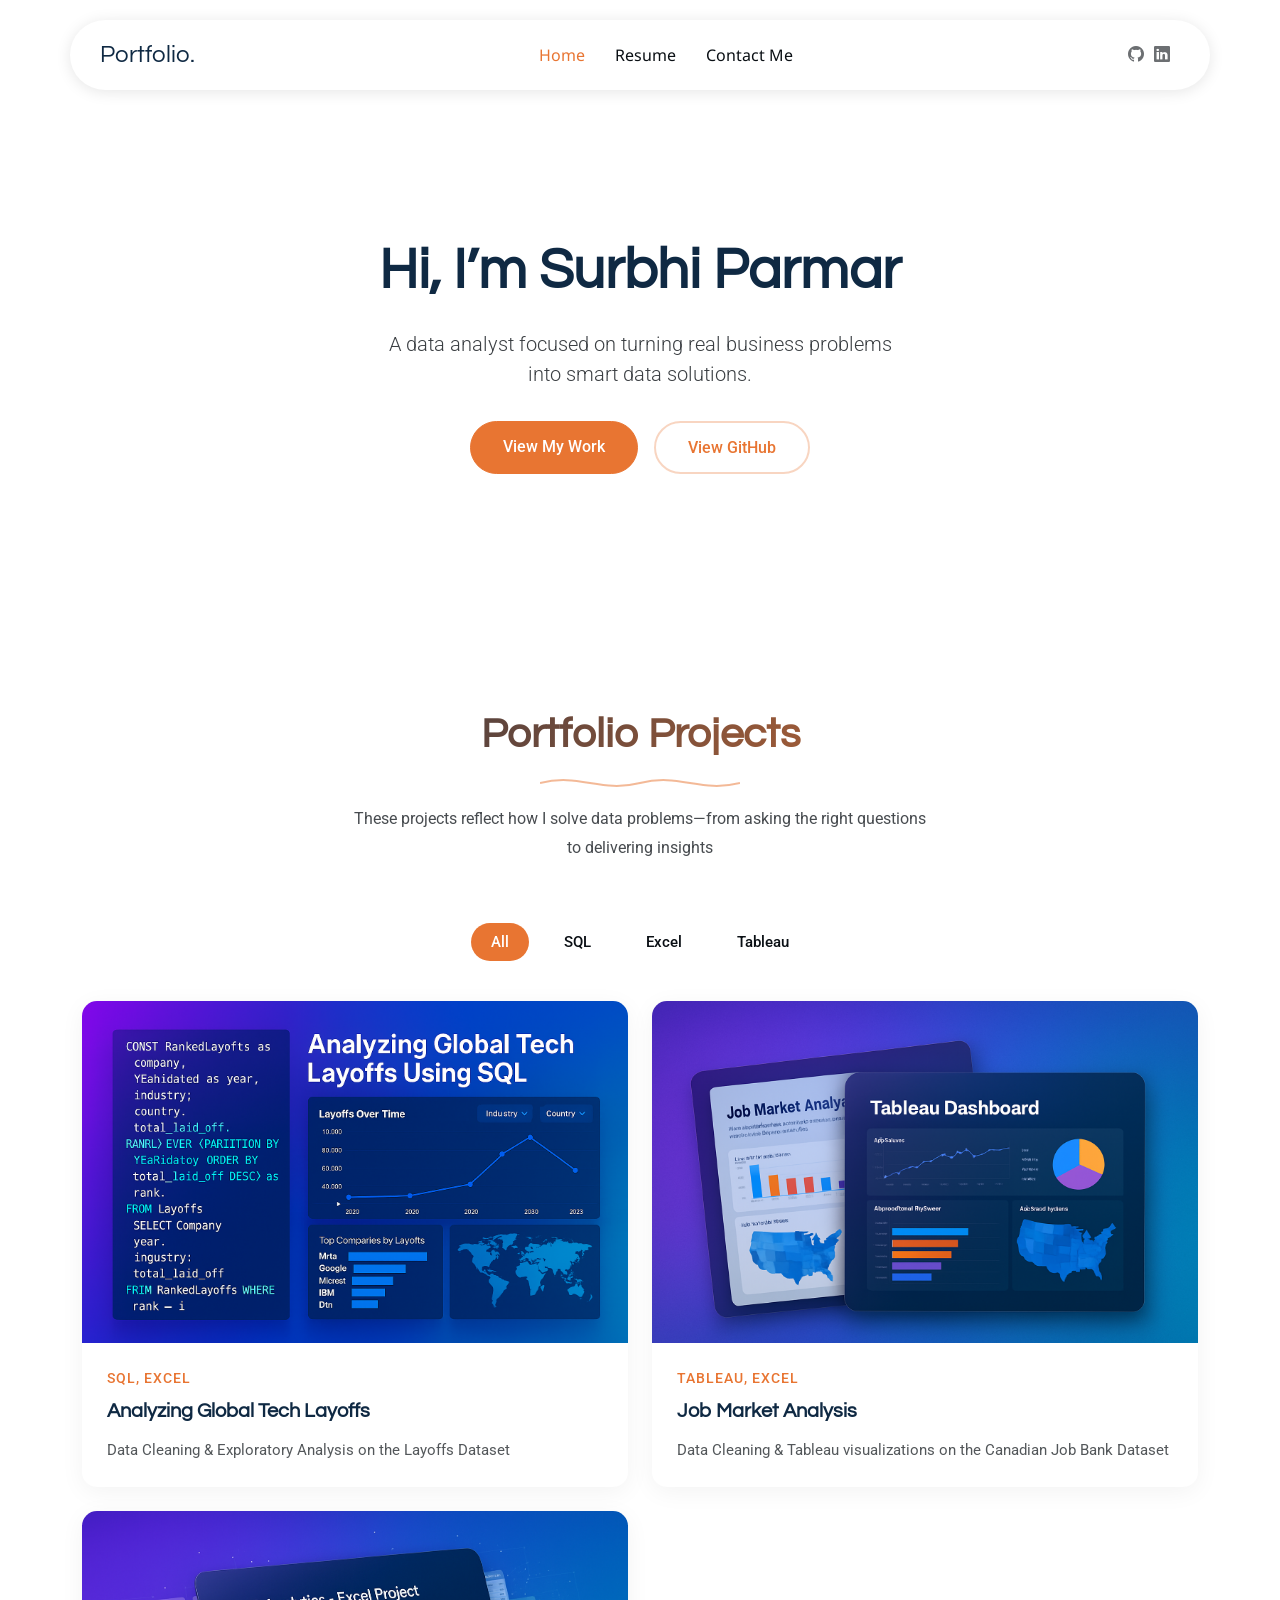
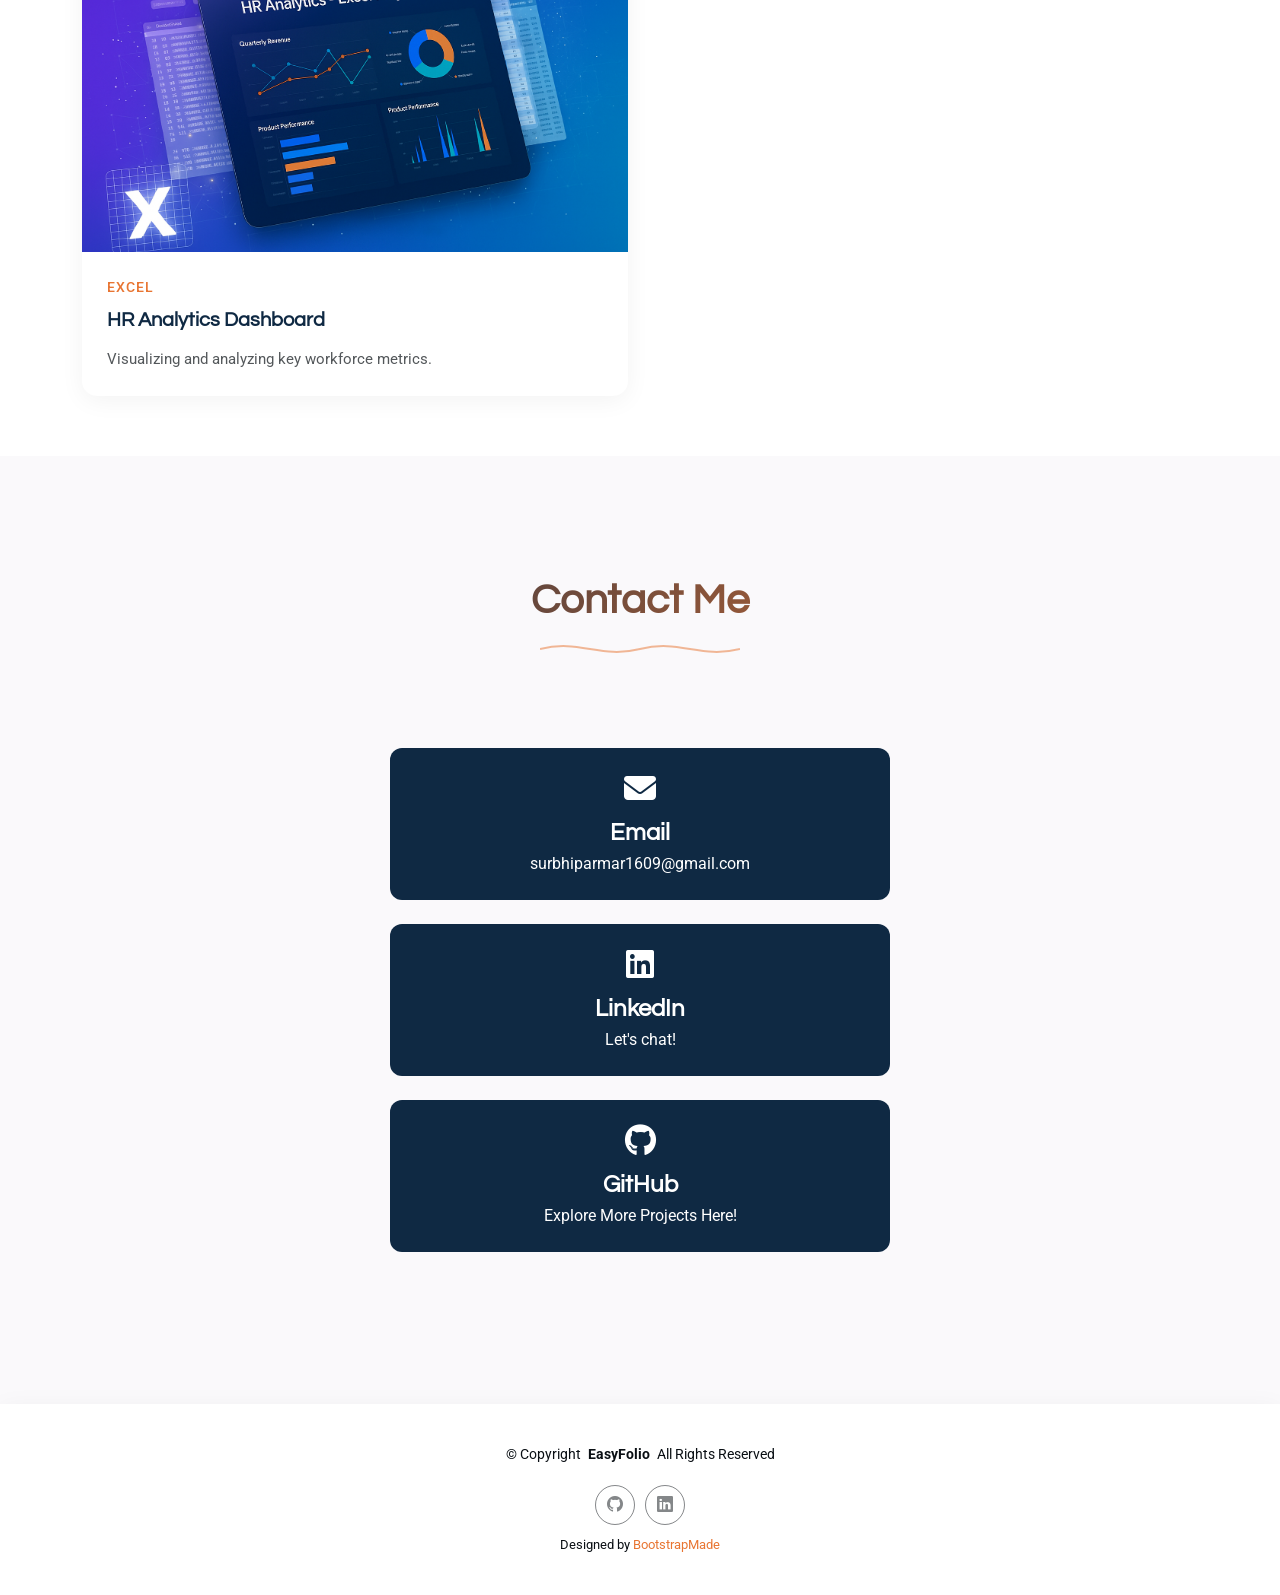
==== index.html @ 243e67f7 "Add files via upload" ====
<!DOCTYPE html>
<html lang="en">

<head>
  <meta charset="utf-8">
  <meta content="width=device-width, initial-scale=1.0" name="viewport">
  <title>Surbhi Parmar Portfolio</title>
  <meta name="description" content="">
  <meta name="keywords" content="">

  <!-- Favicons -->
  <link href="assets/img/favicon.png" rel="icon">
  <link href="assets/img/apple-touch-icon.png" rel="apple-touch-icon">

  <!-- Fonts -->
  <link href="https://fonts.googleapis.com" rel="preconnect">
  <link href="https://fonts.gstatic.com" rel="preconnect" crossorigin>
  <link href="https://fonts.googleapis.com/css2?family=Roboto:ital,wght@0,100;0,300;0,400;0,500;0,700;0,900;1,100;1,300;1,400;1,500;1,700;1,900&family=Noto+Sans:ital,wght@0,100;0,200;0,300;0,400;0,500;0,600;0,700;0,800;0,900;1,100;1,200;1,300;1,400;1,500;1,600;1,700;1,800;1,900&family=Questrial:wght@400&display=swap" rel="stylesheet">

  <!-- Vendor CSS Files -->
  <link href="assets/vendor/bootstrap/css/bootstrap.min.css" rel="stylesheet">
  <link href="assets/vendor/bootstrap-icons/bootstrap-icons.css" rel="stylesheet">
  <link href="assets/vendor/aos/aos.css" rel="stylesheet">
  <link href="assets/vendor/glightbox/css/glightbox.min.css" rel="stylesheet">
  <link href="assets/vendor/swiper/swiper-bundle.min.css" rel="stylesheet">

  <!-- Main CSS File -->
  <link href="assets/css/main.css" rel="stylesheet">


  <link rel="stylesheet" href="https://cdnjs.cloudflare.com/ajax/libs/font-awesome/6.5.0/css/all.min.css">


  <!-- =======================================================
  * Template Name: EasyFolio
  * Template URL: https://bootstrapmade.com/easyfolio-bootstrap-portfolio-template/
  * Updated: Feb 21 2025 with Bootstrap v5.3.3
  * Author: BootstrapMade.com
  * License: https://bootstrapmade.com/license/
  ======================================================== -->
</head>

<body class="index-page">

  <header id="header" class="header d-flex align-items-center sticky-top">
    <div class="header-container container-fluid container-xl position-relative d-flex align-items-center justify-content-between">

      <a href="index.html" class="logo d-flex align-items-center me-auto me-xl-0">
        <!-- Uncomment the line below if you also wish to use an image logo -->
        <!-- <img src="assets/img/logo.webp" alt=""> -->
        <h1 class="sitename">Portfolio.</h1>
      </a>

      <nav id="navmenu" class="navmenu">
        <ul>
          <li><a href="#hero" class="active">Home</a></li>
          
          <li><a href="#resume">Resume</a></li>
         <!-- <li><a href="#portfolio">Portfolio</a></li> -->
         <!-- <li><a href="#services">Blog</a></li> -->
          <!-- <li><a href="#about">About Me</a></li> -->
         <!-- <li class="dropdown"><a href="#"><span>Dropdown</span> <i class="bi bi-chevron-down toggle-dropdown"></i></a>
            <ul>
              <li><a href="#">Dropdown 1</a></li>
              <li class="dropdown"><a href="#"><span>Deep Dropdown</span> <i class="bi bi-chevron-down toggle-dropdown"></i></a>
                <ul>
                  <li><a href="#">Deep Dropdown 1</a></li>
                  <li><a href="#">Deep Dropdown 2</a></li>
                  <li><a href="#">Deep Dropdown 3</a></li>
                  <li><a href="#">Deep Dropdown 4</a></li>
                  <li><a href="#">Deep Dropdown 5</a></li>
                </ul>
              </li>
              <li><a href="#">Dropdown 2</a></li>
              <li><a href="#">Dropdown 3</a></li>
              <li><a href="#">Dropdown 4</a></li>
            </ul>
          </li> -->
          <li><a href="#contact">Contact Me</a></li>
        </ul>
        <i class="mobile-nav-toggle d-xl-none bi bi-list"></i>
      </nav>

      <div class="header-social-links">
       <!-- <a href="#" class="twitter"><i class="bi bi-twitter-x"></i></a>
        <a href="#" class="facebook"><i class="bi bi-facebook"></i></a>
        <a href="#" class="instagram"><i class="bi bi-instagram"></i></a> -->
        <a href="https://github.com/SurbhiParmar01" target = "_blank" class="github"><i class="bi bi-github"></i></a>
        <a href="https://www.linkedin.com/in/surbhiparmar/" target="_blank" class="linkedin"><i class="bi bi-linkedin"></i></a>
      </div>

    </div>
  </header>

  <main class="main">

    <!-- Hero Section 
      <section id="hero" class="hero section">

      <div class="container" data-aos="fade-up" data-aos-delay="100">

        <div class="row align-items-center content">
          <div class="col-lg-6" data-aos="fade-up" data-aos-delay="200">
            <h2>Crafting Digital Experiences with Passion</h2>
            <p class="lead">Transforming ideas into elegant solutions through creative design and innovative development</p>
            <div class="cta-buttons" data-aos="fade-up" data-aos-delay="300">
              <a href="#portfolio" class="btn btn-primary">View My Work</a>
              <a href="#contact" class="btn btn-outline">Let's Connect</a>
            </div>
            <div class="hero-stats" data-aos="fade-up" data-aos-delay="400">
              <div class="stat-item">
                <span class="stat-number">5+</span>
                <span class="stat-label">Years Experience</span>
              </div>
              <div class="stat-item">
                <span class="stat-number">100+</span>
                <span class="stat-label">Projects Completed</span>
              </div>
              <div class="stat-item">
                <span class="stat-number">50+</span>
                <span class="stat-label">Happy Clients</span>
              </div>
            </div>
          </div>
          <div class="col-lg-6">
           <div class="hero-image">
              <img src="assets/img/profile/profile-1.webp" alt="Portfolio Hero Image" class="img-fluid" data-aos="zoom-out" data-aos-delay="300">
              <div class="shape-1"></div>
              <div class="shape-2"></div>
            </div>
          </div>
        </div> 

      </div>

    </section><!-- /Hero Section -->

    <section id="hero" class="hero d-flex align-items-center justify-content-center text-center">
  <div class="container">
    <div class="content">
      <h2>Hi, I’m Surbhi Parmar</h2>
      <p class="lead">A data analyst focused on turning real business problems </br>into smart data solutions.</p>
      <div class="cta-buttons">
        <a href="#portfolio" class="btn btn-primary">View My Work</a>
        <a href="https://github.com/SurbhiParmar01" target = "_blank" class="btn btn-outline">View GitHub</a>
      </div>
    </div>
  </div>
</section>



    <!-- About Section 
    <section id="about" class="about section light-background">

       Section Title 
      <div class="container section-title" data-aos="fade-up">
        <h2>About</h2>
        <div class="title-shape">
          <svg viewBox="0 0 200 20" xmlns="http://www.w3.org/2000/svg">
            <path d="M 0,10 C 40,0 60,20 100,10 C 140,0 160,20 200,10" fill="none" stroke="currentColor" stroke-width="2"></path>
          </svg>
        </div>
        <p>Quis autem vel eum iure reprehenderit qui in ea voluptate velit esse quam nihil molestiae consequatur vel illum qui dolorem</p>
      </div> End Section Title 

      <div class="container" data-aos="fade-up" data-aos-delay="100">

        <div class="row align-items-center">
          <div class="col-lg-6 position-relative" data-aos="fade-right" data-aos-delay="200">
            <div class="about-image">
              <img src="assets/img/profile/profile-square-2.webp" alt="Profile Image" class="img-fluid rounded-4">
            </div>
          </div>

          <div class="col-lg-6" data-aos="fade-left" data-aos-delay="300">
            <div class="about-content">
              <span class="subtitle">About Me</span>

              <h2>UI/UX Designer &amp; Web Developer</h2>

              <p class="lead mb-4">Nemo enim ipsam voluptatem quia voluptas sit aspernatur aut odit aut fugit, sed quia consequuntur magni dolores eos qui ratione voluptatem sequi nesciunt.</p>

              <p class="mb-4">Neque porro quisquam est, qui dolorem ipsum quia dolor sit amet</p>

              <div class="personal-info">
                <div class="row g-4">
                  <div class="col-6">
                    <div class="info-item">
                      <span class="label">Name</span>
                      <span class="value">Eliot Johnson</span>
                    </div>
                  </div>

                  <div class="col-6">
                    <div class="info-item">
                      <span class="label">Phone</span>
                      <span class="value">+123 456 7890</span>
                    </div>
                  </div>

                  <div class="col-6">
                    <div class="info-item">
                      <span class="label">Age</span>
                      <span class="value">26 Years</span>
                    </div>
                  </div>

                  <div class="col-6">
                    <div class="info-item">
                      <span class="label">Email</span>
                      <span class="value">email@example.com</span>
                    </div>
                  </div>

                  <div class="col-6">
                    <div class="info-item">
                      <span class="label">Occupation</span>
                      <span class="value">Lorem Engineer</span>
                    </div>
                  </div>

                  <div class="col-6">
                    <div class="info-item">
                      <span class="label">Nationality</span>
                      <span class="value">Ipsum</span>
                    </div>
                  </div>
                </div>
              </div>

              <div class="signature mt-4">
                <div class="signature-image">
                  <img src="assets/img/misc/signature-1.webp" alt="" class="img-fluid">
                </div>
                <div class="signature-info">
                  <h4>Eliot Johnson</h4>
                  <p>Adipiscing Elit, Lorem Ipsum</p>
                </div>
              </div>
            </div>
          </div>
        </div>

      </div>

    </section> /About Section --> 

    <!-- Skills Section -->
   <!-- <section id="skills" class="skills section">

      <div class="container" data-aos="fade-up" data-aos-delay="100">

        <div class="row g-4 skills-animation">

          <div class="col-md-6 col-lg-3" data-aos="fade-up" data-aos-delay="100">
            <div class="skill-box">
              <h3>HTML</h3>
              <p>Sed ut perspiciatis unde omnis iste natus error sit voluptatem.</p>
              <span class="text-end d-block">90%</span>
              <div class="progress">
                <div class="progress-bar" role="progressbar" aria-valuenow="90" aria-valuemin="0" aria-valuemax="100"></div>
              </div>
            </div>
          </div>

          <div class="col-md-6 col-lg-3" data-aos="fade-up" data-aos-delay="200">
            <div class="skill-box">
              <h3>CSS</h3>
              <p>Nemo enim ipsam voluptatem quia voluptas sit aspernatur.</p>
              <span class="text-end d-block">90%</span>
              <div class="progress">
                <div class="progress-bar" role="progressbar" aria-valuenow="95" aria-valuemin="0" aria-valuemax="100"></div>
              </div>
            </div>
          </div>

          <div class="col-md-6 col-lg-3" data-aos="fade-up" data-aos-delay="300">
            <div class="skill-box">
              <h3>JavaScript</h3>
              <p>Neque porro quisquam est qui dolorem ipsum quia dolor.</p>
              <span class="text-end d-block">80%</span>
              <div class="progress">
                <div class="progress-bar" role="progressbar" aria-valuenow="80" aria-valuemin="0" aria-valuemax="100"></div>
              </div>
            </div>
          </div>

          <div class="col-md-6 col-lg-3" data-aos="fade-up" data-aos-delay="400">
            <div class="skill-box">
              <h3>Photoshop</h3>
              <p>Quis autem vel eum iure reprehenderit qui in ea voluptate.</p>
              <span class="text-end d-block">55%</span>
              <div class="progress">
                <div class="progress-bar" role="progressbar" aria-valuenow="55" aria-valuemin="0" aria-valuemax="100">
                </div>
              </div>
            </div>
          </div>

        </div>

      </div>

    </section> /Skills Section -->

    <!-- Resume Section -->
    <!-- <section id="resume" class="resume section">

       Section Title 
      <div class="container section-title" data-aos="fade-up">
        <h2>Resume</h2>
        <div class="title-shape">
          <svg viewBox="0 0 200 20" xmlns="http://www.w3.org/2000/svg">
            <path d="M 0,10 C 40,0 60,20 100,10 C 140,0 160,20 200,10" fill="none" stroke="currentColor" stroke-width="2"></path>
          </svg>
        </div>
        <p>Quis autem vel eum iure reprehenderit qui in ea voluptate velit esse quam nihil molestiae consequatur vel illum qui dolorem</p>
      </div><!-- End Section Title 

      <div class="container" data-aos="fade-up" data-aos-delay="100">

        <div class="row">
          <div class="col-12">
            <div class="resume-wrapper">
              <div class="resume-block" data-aos="fade-up">
                <h2>Work Experience</h2>
                <p class="lead">Maecenas tempus tellus eget condimentum rhoncus sem quam semper libero sit amet adipiscing sem neque sed ipsum.</p>

                <div class="timeline">
                  <div class="timeline-item" data-aos="fade-up" data-aos-delay="200">
                    <div class="timeline-left">
                      <h4 class="company">Etiam Industries</h4>
                      <span class="period">Jun, 2023 - Current</span>
                    </div>
                    <div class="timeline-dot"></div>
                    <div class="timeline-right">
                      <h3 class="position">Project Lead</h3>
                      <p class="description">Quia nobis sequi est occaecati aut. Repudiandae et iusto quae reiciendis et quis Eius vel ratione eius unde vitae rerum voluptates asperiores voluptatem Earum molestiae consequatur neque etlon sader mart dila</p>
                    </div>
                  </div>

                  <div class="timeline-item" data-aos="fade-up" data-aos-delay="300">
                    <div class="timeline-left">
                      <h4 class="company">Nullam Corp</h4>
                      <span class="period">2019 - 2023</span>
                    </div>
                    <div class="timeline-dot"></div>
                    <div class="timeline-right">
                      <h3 class="position">Senior graphic design specialist</h3>
                      <p class="description">
                        Curabitur ullamcorper ultricies nisi nam eget dui etiam rhoncus maecenas tempus.
                      </p>
                      <ul>
                        <li>Lead in the design, development, and implementation of the graphic, layout, and production communication materials</li>
                        <li>Delegate tasks to the 7 members of the design team and provide counsel on all aspects of the project. </li>
                        <li>Supervise the assessment of all graphic materials in order to ensure quality and accuracy of the design</li>
                        <li>Oversee the efficient use of production project budgets ranging from $2,000 - $25,000</li>
                      </ul>
                      <p></p>
                    </div>
                  </div>

                  <div class="timeline-item" data-aos="fade-up" data-aos-delay="400">
                    <div class="timeline-left">
                      <h4 class="company">Stepping Stone Ltd.</h4>
                      <span class="period">2015-2019</span>
                    </div>
                    <div class="timeline-dot"></div>
                    <div class="timeline-right">
                      <h3 class="position">Graphic design specialist</h3>
                      <p class="description">Curabitur ullamcorper ultricies nisi nam eget dui etiam rhoncus maecenas tempus.</p>
                    </div>
                  </div>
                </div>
              </div>

              <div class="resume-block" data-aos="fade-up" data-aos-delay="100">
                <h2>My Education</h2>
                <p class="lead">Maecenas tempus tellus eget condimentum rhoncus sem quam semper libero sit amet adipiscing.</p>

                <div class="timeline">
                  <div class="timeline-item" data-aos="fade-up" data-aos-delay="200">
                    <div class="timeline-left">
                      <h4 class="company">Vestibulum University</h4>
                      <span class="period">2017-2019</span>
                    </div>
                    <div class="timeline-dot"></div>
                    <div class="timeline-right">
                      <h3 class="position">Diploma in Consequat</h3>
                      <p class="description">Curabitur ullamcorper ultricies nisi nam eget dui etiam rhoncus maecenas tempus.</p>
                    </div>
                  </div>

                  <div class="timeline-item" data-aos="fade-up" data-aos-delay="300">
                    <div class="timeline-left">
                      <h4 class="company">Nullam Corp</h4>
                      <span class="period">2019 - 2023</span>
                    </div>
                    <div class="timeline-dot"></div>
                    <div class="timeline-right">
                      <h3 class="position">Master of Fine Arts &amp; Graphic Design</h3>
                      <p class="description">Curabitur ullamcorper ultricies nisi nam eget dui etiam rhoncus maecenas tempus.</p>
                    </div>
                  </div>

                  <div class="timeline-item" data-aos="fade-up" data-aos-delay="400">
                    <div class="timeline-left">
                      <h4 class="company">Vestibulum University</h4>
                      <span class="period">2015-2019</span>
                    </div>
                    <div class="timeline-dot"></div>
                    <div class="timeline-right">
                      <h3 class="position">Bachelor of Fine Arts &amp; Graphic Design</h3>
                      <p class="description">Curabitur ullamcorper ultricies nisi nam eget dui etiam rhoncus maecenas tempus.</p>
                    </div>
                  </div>
                </div>
              </div>
            </div>
          </div>
        </div>

      </div>

    </section> /Resume Section -->

    <!-- Portfolio Section -->
    <section id="portfolio" class="portfolio section">

      <!-- Section Title -->
      <div class="container section-title" data-aos="fade-up">
        <h2>Portfolio Projects</h2>
        <div class="title-shape">
          <svg viewBox="0 0 200 20" xmlns="http://www.w3.org/2000/svg">
            <path d="M 0,10 C 40,0 60,20 100,10 C 140,0 160,20 200,10" fill="none" stroke="currentColor" stroke-width="2"></path>
          </svg>
        </div>
        <p>These projects reflect how I solve data problems—from asking the right questions </br> to delivering insights</p>
      </div><!-- End Section Title -->

      <div class="container" data-aos="fade-up" data-aos-delay="100">

        <div class="isotope-layout" data-default-filter="*" data-layout="masonry" data-sort="original-order">

          <div class="portfolio-filters-container" data-aos="fade-up" data-aos-delay="200">
            <ul class="portfolio-filters isotope-filters">
              <li data-filter="*" class="filter-active">All</li>
              <li data-filter=".filter-web">SQL</li>
              <li data-filter=".filter-graphics">Excel</li>
              <li data-filter=".filter-motion">Tableau</li>
             <!-- <li data-filter=".filter-brand">Python</li> -->
            </ul>
          </div>

          <div class="row g-4 isotope-container" data-aos="fade-up" data-aos-delay="300">

            <div class="col-lg-6 col-md-6 portfolio-item isotope-item filter-web filter-graphics">
              <div class="portfolio-card">
                <div class="portfolio-image">
                  <img src="assets/img/SQL_Image.png" class="img-fluid" alt="" loading="lazy">
                  
                  <div class="portfolio-overlay">
                    <div class="portfolio-actions">
                      
                      <a href="portfolio-details.html" class="details-link"><i class="bi bi-arrow-right"></i></a>
                    </div>
                  </div>
                </div>
                <div class="portfolio-content">
                  <span class="category">SQL, Excel</span>
                  <h3>Analyzing Global Tech Layoffs</h3>
                  <p>Data Cleaning & Exploratory Analysis on the Layoffs Dataset</p>
                </div>
              </div>
            </div><!-- End Portfolio Item -->




            <div class="col-lg-6 col-md-6 portfolio-item isotope-item filter-motion filter-graphics">
              <div class="portfolio-card">
                <div class="portfolio-image">
                  <img src="assets/img/Tableau/Tableau_Image.png" class="img-fluid" alt="" loading="lazy">
                  
                  <div class="portfolio-overlay">
                    <div class="portfolio-actions">
                      
                      <a href="portfolio-details2.html" class="details-link"><i class="bi bi-arrow-right"></i></a>
                    </div>
                  </div>
                </div>
                <div class="portfolio-content">
                  <span class="category">Tableau, Excel</span>
                  <h3>Job Market Analysis</h3>
                  <p>Data Cleaning & Tableau visualizations on the Canadian Job Bank Dataset</p>
                </div>
              </div>
            </div><!-- End Portfolio Item -->

           <div class="col-lg-6 col-md-6 portfolio-item isotope-item filter-graphics">
              <div class="portfolio-card">
                <div class="portfolio-image">
                  <img src="assets/img/Excel/Excel_Image.png" class="img-fluid" alt="" loading="lazy">
                  <div class="portfolio-overlay">
                    <div class="portfolio-actions">
                     
                      <a href="portfolio-details3.html" class="details-link"><i class="bi bi-arrow-right"></i></a>
                    </div>
                  </div>
                </div>
                <div class="portfolio-content">
                  <span class="category">Excel</span>
                  <h3>HR Analytics Dashboard</h3>
                  <p>Visualizing and analyzing key workforce metrics.</p>
                </div>
              </div>
            </div><!-- End Portfolio Item 

            <div class="col-lg-6 col-md-6 portfolio-item isotope-item filter-motion">
              <div class="portfolio-card">
                <div class="portfolio-image">
                  <img src="assets/img/portfolio/portfolio-7.webp" class="img-fluid" alt="" loading="lazy">
                  <div class="portfolio-overlay">
                    <div class="portfolio-actions">
                      <a href="assets/img/portfolio/portfolio-7.webp" class="glightbox preview-link" data-gallery="portfolio-gallery-motion"><i class="bi bi-eye"></i></a>
                      <a href="portfolio-details.html" class="details-link"><i class="bi bi-arrow-right"></i></a>
                    </div>
                  </div>
                </div>
                <div class="portfolio-content">
                  <span class="category">Motion</span>
                  <h3>Product Animation Reel</h3>
                  <p>Donec ullamcorper nulla non metus auctor fringilla dapibus.</p>
                </div>
              </div>
            </div><!-- End Portfolio Item 

            <div class="col-lg-6 col-md-6 portfolio-item isotope-item filter-brand">
              <div class="portfolio-card">
                <div class="portfolio-image">
                  <img src="assets/img/portfolio/portfolio-4.webp" class="img-fluid" alt="" loading="lazy">
                  <div class="portfolio-overlay">
                    <div class="portfolio-actions">
                      <a href="assets/img/portfolio/portfolio-4.webp" class="glightbox preview-link" data-gallery="portfolio-gallery-brand"><i class="bi bi-eye"></i></a>
                      <a href="portfolio-details.html" class="details-link"><i class="bi bi-arrow-right"></i></a>
                    </div>
                  </div>
                </div>
                <div class="portfolio-content">
                  <span class="category">Branding</span>
                  <h3>Luxury Brand Package</h3>
                  <p>Aenean lacinia bibendum nulla sed consectetur elit.</p>
                </div>
              </div>
            </div><!-- End Portfolio Item 

            <div class="col-lg-6 col-md-6 portfolio-item isotope-item filter-web">
              <div class="portfolio-card">
                <div class="portfolio-image">
                  <img src="assets/img/portfolio/portfolio-2.webp" class="img-fluid" alt="" loading="lazy">
                  <div class="portfolio-overlay">
                    <div class="portfolio-actions">
                      <a href="assets/img/portfolio/portfolio-2.webp" class="glightbox preview-link" data-gallery="portfolio-gallery-web"><i class="bi bi-eye"></i></a>
                      <a href="portfolio-details.html" class="details-link"><i class="bi bi-arrow-right"></i></a>
                    </div>
                  </div>
                </div>
                <div class="portfolio-content">
                  <span class="category">Web Design</span>
                  <h3>E-commerce Platform</h3>
                  <p>Nullam id dolor id nibh ultricies vehicula ut id elit.</p>
                </div>
              </div>
            </div><!-- End Portfolio Item 

            <div class="col-lg-6 col-md-6 portfolio-item isotope-item filter-graphics">
              <div class="portfolio-card">
                <div class="portfolio-image">
                  <img src="assets/img/portfolio/portfolio-11.webp" class="img-fluid" alt="" loading="lazy">
                  <div class="portfolio-overlay">
                    <div class="portfolio-actions">
                      <a href="assets/img/portfolio/portfolio-11.webp" class="glightbox preview-link" data-gallery="portfolio-gallery-graphics"><i class="bi bi-eye"></i></a>
                      <a href="portfolio-details.html" class="details-link"><i class="bi bi-arrow-right"></i></a>
                    </div>
                  </div>
                </div>
                <div class="portfolio-content">
                  <span class="category">Graphics</span>
                  <h3>Digital Art Collection</h3>
                  <p>Cras mattis consectetur purus sit amet fermentum.</p>
                </div>
              </div>
            </div><!-- End Portfolio Item -->

          </div><!-- End Portfolio Container -->

        </div>

      </div>

    </section><!-- /Portfolio Section -->

    <!-- Testimonials Section 
    <section id="testimonials" class="testimonials section light-background">

      Section Title 
      <div class="container section-title" data-aos="fade-up">
        <h2>Testimonials</h2>
        <div class="title-shape">
          <svg viewBox="0 0 200 20" xmlns="http://www.w3.org/2000/svg">
            <path d="M 0,10 C 40,0 60,20 100,10 C 140,0 160,20 200,10" fill="none" stroke="currentColor" stroke-width="2"></path>
          </svg>
        </div>
        <p>Quis autem vel eum iure reprehenderit qui in ea voluptate velit esse quam nihil molestiae consequatur vel illum qui dolorem</p>
      </div>    End Section Title

      <div class="container" data-aos="fade-up" data-aos-delay="100">

        <div class="testimonials-slider swiper init-swiper">
          <script type="application/json" class="swiper-config">
            {
              "slidesPerView": 1,
              "loop": true,
              "speed": 600,
              "autoplay": {
                "delay": 5000
              },
              "navigation": {
                "nextEl": ".swiper-button-next",
                "prevEl": ".swiper-button-prev"
              }
            }
          </script>

          <div class="swiper-wrapper">

            <div class="swiper-slide">
              <div class="testimonial-item">
                <div class="row">
                  <div class="col-lg-8">
                    <h2>Sed ut perspiciatis unde omnis</h2>
                    <p>
                      Proin iaculis purus consequat sem cure digni ssim donec porttitora entum suscipit rhoncus. Accusantium quam, ultricies eget id, aliquam eget nibh et. Maecen aliquam, risus at semper.
                    </p>
                    <p>
                      Beatae magnam dolore quia ipsum. Voluptatem totam et qui dolore dignissimos. Amet quia sapiente laudantium nihil illo et assumenda sit cupiditate. Nam perspiciatis perferendis minus consequatur. Enim ut eos quo.
                    </p>
                    <div class="profile d-flex align-items-center">
                      <img src="assets/img/person/person-m-7.webp" class="profile-img" alt="">
                      <div class="profile-info">
                        <h3>Saul Goodman</h3>
                        <span>Client</span>
                      </div>
                    </div>
                  </div>
                  <div class="col-lg-4 d-none d-lg-block">
                    <div class="featured-img-wrapper">
                      <img src="assets/img/person/person-m-7.webp" class="featured-img" alt="">
                    </div>
                  </div>
                </div>
              </div>
            </div>   End Testimonial Item 

            <div class="swiper-slide">
              <div class="testimonial-item">
                <div class="row">
                  <div class="col-lg-8">
                    <h2>Nemo enim ipsam voluptatem</h2>
                    <p>
                      Export tempor illum tamen malis malis eram quae irure esse labore quem cillum quid cillum eram malis quorum velit fore eram velit sunt aliqua noster fugiat irure amet legam anim culpa.
                    </p>
                    <p>
                      Dolorem excepturi esse qui amet maxime quibusdam aut repellendus voluptatum. Corrupti enim a repellat cumque est laborum fuga consequuntur. Dolorem nostrum deleniti quas voluptatem iure dolorum rerum. Repudiandae doloribus ut repellat harum vero aut. Modi aut velit aperiam aspernatur odit ut vitae.
                    </p>
                    <div class="profile d-flex align-items-center">
                      <img src="assets/img/person/person-f-8.webp" class="profile-img" alt="">
                      <div class="profile-info">
                        <h3>Sara Wilsson</h3>
                        <span>Designer</span>
                      </div>
                    </div>
                  </div>
                  <div class="col-lg-4 d-none d-lg-block">
                    <div class="featured-img-wrapper">
                      <img src="assets/img/person/person-f-8.webp" class="featured-img" alt="">
                    </div>
                  </div>
                </div>
              </div>
            </div> End Testimonial Item 

            <div class="swiper-slide">
              <div class="testimonial-item">
                <div class="row">
                  <div class="col-lg-8">
                    <h2>
                      Labore nostrum eos impedit
                    </h2>
                    <p>
                      Fugiat enim eram quae cillum dolore dolor amet nulla culpa multos export minim fugiat minim velit minim dolor enim duis veniam ipsum anim magna sunt elit fore quem dolore labore illum veniam.
                    </p>
                    <p>
                      Itaque ut explicabo vero occaecati est quam rerum sed. Numquam tempora aut aut quaerat quia illum. Nobis quia autem odit ipsam numquam. Doloribus sit sint corporis eius totam fuga. Hic nostrum suscipit corrupti nam expedita adipisci aut optio.
                    </p>
                    <div class="profile d-flex align-items-center">
                      <img src="assets/img/person/person-m-9.webp" class="profile-img" alt="">
                      <div class="profile-info">
                        <h3>Matt Brandon</h3>
                        <span>Freelancer</span>
                      </div>
                    </div>
                  </div>
                  <div class="col-lg-4 d-none d-lg-block">
                    <div class="featured-img-wrapper">
                      <img src="assets/img/person/person-m-9.webp" class="featured-img" alt="">
                    </div>
                  </div>
                </div>
              </div>
            </div>    End Testimonial Item

            <div class="swiper-slide">
              <div class="testimonial-item">
                <div class="row">
                  <div class="col-lg-8">
                    <h2>Impedit dolor facilis nulla</h2>
                    <p>
                      Enim nisi quem export duis labore cillum quae magna enim sint quorum nulla quem veniam duis minim tempor labore quem eram duis noster aute amet eram fore quis sint minim.
                    </p>
                    <p>
                      Omnis aspernatur accusantium qui delectus praesentium repellendus. Facilis sint odio aspernatur voluptas commodi qui qui qui pariatur. Corrupti deleniti itaque quaerat ipsum deleniti culpa tempora tempore. Et consequatur exercitationem hic aspernatur nobis est voluptatibus architecto laborum.
                    </p>
                    <div class="profile d-flex align-items-center">
                      <img src="assets/img/person/person-f-10.webp" class="profile-img" alt="">
                      <div class="profile-info">
                        <h3>Jena Karlis</h3>
                        <span>Store Owner</span>
                      </div>
                    </div>
                  </div>
                  <div class="col-lg-4 d-none d-lg-block">
                    <div class="featured-img-wrapper">
                      <img src="assets/img/person/person-f-10.webp" class="featured-img" alt="">
                    </div>
                  </div>
                </div>
              </div>
            </div>    End Testimonial Item 

          </div>

          <div class="swiper-navigation w-100 d-flex align-items-center justify-content-center">
            <div class="swiper-button-prev"></div>
            <div class="swiper-button-next"></div>
          </div>

        </div>

      </div>

    </section> </Testimonials Section -->

    <!-- Services Section -->
   <!-- <section id="services" class="services section">

      Section Title 
      <div class="container section-title" data-aos="fade-up">
        <h2>Services</h2>
        <div class="title-shape">
          <svg viewBox="0 0 200 20" xmlns="http://www.w3.org/2000/svg">
            <path d="M 0,10 C 40,0 60,20 100,10 C 140,0 160,20 200,10" fill="none" stroke="currentColor" stroke-width="2"></path>
          </svg>
        </div>
        <p>Quis autem vel eum iure reprehenderit qui in ea voluptate velit esse quam nihil molestiae consequatur vel illum qui dolorem</p>
      </div>    End Section Title

      <div class="container" data-aos="fade-up" data-aos-delay="100">

        <div class="row align-items-center">
          <div class="col-lg-4 mb-5 mb-lg-0">
            <h2 class="fw-bold mb-4 servies-title">Consectetur adipiscing elit sed do eiusmod tempor</h2>
            <p class="mb-4">Nulla metus metus ullamcorper vel tincidunt sed euismod nibh volutpat velit class aptent taciti sociosqu ad litora.</p>
            <a href="#" class="btn btn-outline-primary">See all services</a>
          </div>
          <div class="col-lg-8">
            <div class="row g-4">

              <div class="col-md-6" data-aos="fade-up" data-aos-delay="200">
                <div class="service-item">
                  <i class="bi bi-activity icon"></i>
                  <h3><a href="service-details.html">Eget nulla facilisi etiam</a></h3>
                  <p>Vestibulum morbi blandit cursus risus at ultrices mi tempus imperdiet nulla.</p>
                </div>
              </div>   End Service Item 

              <div class="col-md-6" data-aos="fade-up" data-aos-delay="300">
                <div class="service-item">
                  <i class="bi bi-easel icon"></i>
                  <h3><a href="service-details.html">Duis aute irure dolor</a></h3>
                  <p>Auctor neque vitae tempus quam pellentesque nec nam aliquam sem et tortor.</p>
                </div>
              </div>    End Service Item 

              <div class="col-md-6" data-aos="fade-up" data-aos-delay="400">
                <div class="service-item">
                  <i class="bi bi-broadcast icon"></i>
                  <h3><a href="service-details.html">Excepteur sint occaecat</a></h3>
                  <p>At vero eos et accusamus et iusto odio dignissimos ducimus qui blanditiis praesentium.</p>
                </div>
              </div>     End Service Item 

              <div class="col-md-6" data-aos="fade-up" data-aos-delay="500">
                <div class="service-item">
                  <i class="bi bi-bounding-box-circles icon"></i>
                  <h3><a href="service-details.html">Tempor incididunt ut labore</a></h3>
                  <p>Ullamco laboris nisi ut aliquip ex ea commodo consequat duis aute irure dolor.</p>
                </div>
              </div><!-- End Service Item 

            </div>
          </div>
        </div>

      </div>

    </section>   </Services Section -->

    <!-- Faq Section -->
  <!-- <section id="faq" class="faq section">

       Section Title 
      <div class="container section-title" data-aos="fade-up">
        <h2>Frequently Asked Questions</h2>
        <div class="title-shape">
          <svg viewBox="0 0 200 20" xmlns="http://www.w3.org/2000/svg">
            <path d="M 0,10 C 40,0 60,20 100,10 C 140,0 160,20 200,10" fill="none" stroke="currentColor" stroke-width="2"></path>
          </svg>
        </div>
        <p>Quis autem vel eum iure reprehenderit qui in ea voluptate velit esse quam nihil molestiae consequatur vel illum qui dolorem</p>
      </div><!-- End Section Title 

      <div class="container">

        <div class="row justify-content-center">

          <div class="col-lg-10" data-aos="fade-up" data-aos-delay="100">

            <div class="faq-container">

              <div class="faq-item faq-active">
                <h3>Non consectetur a erat nam at lectus urna duis?</h3>
                <div class="faq-content">
                  <p>Feugiat pretium nibh ipsum consequat. Tempus iaculis urna id volutpat lacus laoreet non curabitur gravida. Venenatis lectus magna fringilla urna porttitor rhoncus dolor purus non.</p>
                </div>
                <i class="faq-toggle bi bi-chevron-right"></i>
              </div><!-- End Faq item

              <div class="faq-item">
                <h3>Feugiat scelerisque varius morbi enim nunc faucibus?</h3>
                <div class="faq-content">
                  <p>Dolor sit amet consectetur adipiscing elit pellentesque habitant morbi. Id interdum velit laoreet id donec ultrices. Fringilla phasellus faucibus scelerisque eleifend donec pretium. Est pellentesque elit ullamcorper dignissim. Mauris ultrices eros in cursus turpis massa tincidunt dui.</p>
                </div>
                <i class="faq-toggle bi bi-chevron-right"></i>
              </div><!-- End Faq item

              <div class="faq-item">
                <h3>Dolor sit amet consectetur adipiscing elit pellentesque?</h3>
                <div class="faq-content">
                  <p>Eleifend mi in nulla posuere sollicitudin aliquam ultrices sagittis orci. Faucibus pulvinar elementum integer enim. Sem nulla pharetra diam sit amet nisl suscipit. Rutrum tellus pellentesque eu tincidunt. Lectus urna duis convallis convallis tellus. Urna molestie at elementum eu facilisis sed odio morbi quis</p>
                </div>
                <i class="faq-toggle bi bi-chevron-right"></i>
              </div><!-- End Faq item

              <div class="faq-item">
                <h3>Ac odio tempor orci dapibus. Aliquam eleifend mi in nulla?</h3>
                <div class="faq-content">
                  <p>Dolor sit amet consectetur adipiscing elit pellentesque habitant morbi. Id interdum velit laoreet id donec ultrices. Fringilla phasellus faucibus scelerisque eleifend donec pretium. Est pellentesque elit ullamcorper dignissim. Mauris ultrices eros in cursus turpis massa tincidunt dui.</p>
                </div>
                <i class="faq-toggle bi bi-chevron-right"></i>
              </div><!-- End Faq item

              <div class="faq-item">
                <h3>Tempus quam pellentesque nec nam aliquam sem et tortor?</h3>
                <div class="faq-content">
                  <p>Molestie a iaculis at erat pellentesque adipiscing commodo. Dignissim suspendisse in est ante in. Nunc vel risus commodo viverra maecenas accumsan. Sit amet nisl suscipit adipiscing bibendum est. Purus gravida quis blandit turpis cursus in</p>
                </div>
                <i class="faq-toggle bi bi-chevron-right"></i>
              </div><!-- End Faq item

              <div class="faq-item">
                <h3>Perspiciatis quod quo quos nulla quo illum ullam?</h3>
                <div class="faq-content">
                  <p>Enim ea facilis quaerat voluptas quidem et dolorem. Quis et consequatur non sed in suscipit sequi. Distinctio ipsam dolore et.</p>
                </div>
                <i class="faq-toggle bi bi-chevron-right"></i>
              </div><!-- End Faq item

            </div>

          </div><!-- End Faq Column

        </div>

      </div>

    </section><!-- /Faq Section -->



    <!-- Contact Section -->
    <section id="contact" class="contact section light-background">

     <!-- Contact Me Section -->
<section id="contact" class="contact-section">
  <div class="container section-title" data-aos="fade-up">
    <h2>Contact Me</h2>
    <div class="title-shape">
      <svg viewBox="0 0 200 20" xmlns="http://www.w3.org/2000/svg">
        <path d="M 0,10 C 40,0 60,20 100,10 C 140,0 160,20 200,10" fill="none" stroke="currentColor" stroke-width="2"></path>
      </svg>
    </div>
  </div>

  <div class="contact-cards">
    <a href="mailto:surbhiparmar1609@gmail.com" class="contact-card" target="_blank">
      <i class="fas fa-envelope"></i>
      <h4>Email</h4>
      <p>surbhiparmar1609@gmail.com</p>
    </a>

    <a href="https://www.linkedin.com/in/surbhiparmar/" class="contact-card" target="_blank">
      <i class="fab fa-linkedin"></i>
      <h4>LinkedIn</h4>
      <p>Let's chat!</p>
    </a>

    <a href="https://github.com/SurbhiParmar01" class="contact-card" target="_blank">
      <i class="fab fa-github"></i>
      <h4>GitHub</h4>
      <p>Explore More Projects Here!</p>
    </a>
  </div>
</section>



     <!-- <div class="container" data-aos="fade-up" data-aos-delay="100">

        <div class="row g-5">
          <div class="col-lg-6">
            <div class="content" data-aos="fade-up" data-aos-delay="200">
              <div class="section-category mb-3">Contact</div>
              <h2 class="display-5 mb-4">Nemo enim ipsam voluptatem quia voluptas aspernatur</h2>
              <p class="lead mb-4">Ut enim ad minima veniam, quis nostrum exercitationem ullam corporis suscipit laboriosam.</p>

              <div class="contact-info mt-5">
                <div class="info-item d-flex mb-3">
                  <i class="bi bi-envelope-at me-3"></i>
                  <span>info@example.com</span>
                </div>

                <div class="info-item d-flex mb-3">
                  <i class="bi bi-telephone me-3"></i>
                  <span>+1 5589 55488 558</span>
                </div>

                <div class="info-item d-flex mb-4">
                  <i class="bi bi-geo-alt me-3"></i>
                  <span>A108 Adam Street, New York, NY 535022</span>
                </div>

                <a href="#" class="map-link d-inline-flex align-items-center">
                  Open Map
                  <i class="bi bi-arrow-right ms-2"></i>
                </a>
              </div>
            </div>
          </div>

          <div class="col-lg-6">
            <div class="contact-form card" data-aos="fade-up" data-aos-delay="300">
              <div class="card-body p-4 p-lg-5">

                <form action="forms/contact.php" method="post" class="php-email-form">
                  <div class="row gy-4">

                    <div class="col-12">
                      <input type="text" name="name" class="form-control" placeholder="Your Name" required="">
                    </div>

                    <div class="col-12 ">
                      <input type="email" class="form-control" name="email" placeholder="Your Email" required="">
                    </div>

                    <div class="col-12">
                      <input type="text" class="form-control" name="subject" placeholder="Subject" required="">
                    </div>

                    <div class="col-12">
                      <textarea class="form-control" name="message" rows="6" placeholder="Message" required=""></textarea>
                    </div>

                    <div class="col-12 text-center">
                      <div class="loading">Loading</div>
                      <div class="error-message"></div>
                      <div class="sent-message">Your message has been sent. Thank you!</div>

                      <button type="submit" class="btn btn-submit w-100">Submit Message</button>
                    </div>

                  </div>
                </form>

              </div>
            </div>
          </div>

        </div>

      </div>

    </section><!-- /Contact Section -->

  </main>

  <footer id="footer" class="footer">

    <div class="container">
      <div class="copyright text-center ">
        <p>© <span>Copyright</span> <strong class="px-1 sitename">EasyFolio</strong> <span>All Rights Reserved</span></p>
      </div>
      <div class="social-links d-flex justify-content-center">
        <a href="https://github.com/SurbhiParmar01" target = "_blank"><i class="bi bi-github"></i></a>
        <a href="https://www.linkedin.com/in/surbhiparmar/" target = "_blank"><i class="bi bi-linkedin"></i></a>
      </div>
      <div class="credits">
        <!-- All the links in the footer should remain intact. -->
        <!-- You can delete the links only if you've purchased the pro version. -->
        <!-- Licensing information: https://bootstrapmade.com/license/ -->
        <!-- Purchase the pro version with working PHP/AJAX contact form: [buy-url] -->
        Designed by <a href="https://bootstrapmade.com/">BootstrapMade</a>
      </div>
    </div>

  </footer>

  <!-- Scroll Top -->
  <a href="#" id="scroll-top" class="scroll-top d-flex align-items-center justify-content-center"><i class="bi bi-arrow-up-short"></i></a>

  <!-- Vendor JS Files -->
  <script src="assets/vendor/bootstrap/js/bootstrap.bundle.min.js"></script>
  <script src="assets/vendor/php-email-form/validate.js"></script>
  <script src="assets/vendor/aos/aos.js"></script>
  <script src="assets/vendor/waypoints/noframework.waypoints.js"></script>
  <script src="assets/vendor/glightbox/js/glightbox.min.js"></script>
  <script src="assets/vendor/imagesloaded/imagesloaded.pkgd.min.js"></script>
  <script src="assets/vendor/isotope-layout/isotope.pkgd.min.js"></script>
  <script src="assets/vendor/swiper/swiper-bundle.min.js"></script>

  <!-- Main JS File -->
  <script src="assets/js/main.js"></script>

</body>

</html>
---- assets/css/main.css ----
/**
* Template Name: EasyFolio
* Template URL: https://bootstrapmade.com/easyfolio-bootstrap-portfolio-template/
* Updated: Feb 21 2025 with Bootstrap v5.3.3
* Author: BootstrapMade.com
* License: https://bootstrapmade.com/license/
*/

/*--------------------------------------------------------------
# Font & Color Variables
# Help: https://bootstrapmade.com/color-system/
--------------------------------------------------------------*/
/* Fonts */
:root {
  --default-font: "Roboto",  system-ui, -apple-system, "Segoe UI", Roboto, "Helvetica Neue", Arial, "Noto Sans", "Liberation Sans", sans-serif, "Apple Color Emoji", "Segoe UI Emoji", "Segoe UI Symbol", "Noto Color Emoji";
  --heading-font: "Questrial",  sans-serif;
  --nav-font: "Noto Sans",  sans-serif;
}

/* Global Colors - The following color variables are used throughout the website. Updating them here will change the color scheme of the entire website */
:root { 
  --background-color: #ffffff; /* Background color for the entire website, including individual sections */
  --default-color: #0a0f14; /* Default color used for the majority of the text content across the entire website */
  --heading-color: #0f2943; /* Color for headings, subheadings and title throughout the website */
  --accent-color: #e87532; /* Accent color that represents your brand on the website. It's used for buttons, links, and other elements that need to stand out */
  --surface-color: #ffffff; /* The surface color is used as a background of boxed elements within sections, such as cards, icon boxes, or other elements that require a visual separation from the global background. */
  --contrast-color: #ffffff; /* Contrast color for text, ensuring readability against backgrounds of accent, heading, or default colors. */
}

/* Nav Menu Colors - The following color variables are used specifically for the navigation menu. They are separate from the global colors to allow for more customization options */
:root {
  --nav-color: #0a0f14;  /* The default color of the main navmenu links */
  --nav-hover-color: #e87532; /* Applied to main navmenu links when they are hovered over or active */
  --nav-mobile-background-color: #ffffff; /* Used as the background color for mobile navigation menu */
  --nav-dropdown-background-color: #ffffff; /* Used as the background color for dropdown items that appear when hovering over primary navigation items */
  --nav-dropdown-color: #0a0f14; /* Used for navigation links of the dropdown items in the navigation menu. */
  --nav-dropdown-hover-color: #e87532; /* Similar to --nav-hover-color, this color is applied to dropdown navigation links when they are hovered over. */
}

/* Color Presets - These classes override global colors when applied to any section or element, providing reuse of the sam color scheme. */

.light-background {
  --background-color: #faf9fb;
  --surface-color: #ffffff;
}

.dark-background {
  --background-color: #060606;
  --default-color: #ffffff;
  --heading-color: #ffffff;
  --surface-color: #252525;
  --contrast-color: #ffffff;
}

/* Smooth scroll */
:root {
  scroll-behavior: smooth;
}


/* Card */



/* Fix sticky card overlapping header */
.sticky-top-custom {
  position: sticky;
  top: 100px; /* Adjust this if your header is taller */
  z-index: 10;
  display: flex;
  align-items: flex-start;
  gap: 16px;
}

/* Left vertical line */
.sticky-top-custom::before {
  content: '';
  width: 4px;
  height: 100%;
  background-color: #e87532;
  border-radius: 4px;
  display: inline-block;
}

/* Card Styling  */


/* Base card style update */
.sticky-top-custom {
    position: static;

}

.sticky-top-custom .card {
  border-radius: 16px;
  background: linear-gradient(135deg, #ffffff, #f9fbfc);
  box-shadow: 0 8px 24px rgba(15, 41, 67, 0.12);
  padding: 24px;
  transition: all 0.3s ease;
  width: 100%;
  font-family: 'Segoe UI', Tahoma, Geneva, Verdana, sans-serif;
  border: 1px solid #e5e5e5;
  position: relative;
}

/* Add left accent border */
.sticky-top-custom .card::before {
  content: "";
  position: absolute;
  top: 24px;
  bottom: 24px;
  left: 0;
  width: 2px;
  background-color: #e87532;
  border-radius: 2px;
}

/* On hover, lift and glow */
.sticky-top-custom .card:hover {
  box-shadow: 0 16px 36px rgba(15, 41, 67, 0.18);
  transform: translateY(-5px) scale(1.01);
}


/* Title & Subheadings */
.sticky-top-custom .card-title {
  font-size: 26px;
  font-weight: 600;
  color: #0f2943;
  margin-bottom: 20px;
  border-bottom: 1px solid #eaeaea;
  padding-bottom: 8px;
}

.sticky-top-custom strong {
  color: #e87532;
}

/* Text and List */
.sticky-top-custom p {
  font-size: 14px;
  color: #333;
  margin-bottom: 20px;
  line-height: 1.6;
}

.sticky-top-custom ul {
  list-style-type: disc;
  padding-left: 20px;
  color: #444;
  font-size: 14px;
}

/* GitHub Button */
.sticky-top-custom .btn-outline-primary {
  margin-top: 16px;
  padding: 10px 16px;
  border-radius: 8px;
  font-weight: 500;
  background-color: #e87532;
  border-color: #e87532;
  color: #fff;
  transition: all 0.3s ease;
}

.sticky-top-custom .btn-outline-primary:hover {
 background-color: color-mix(in srgb, var(--accent-color), transparent 15%);
  border-color: color-mix(in srgb, var(--accent-color), transparent 15%);
  transform: translateY(-2px);
}
 
/* Remove unwanted blue background after click */
.sticky-top-custom .btn-outline-primary:focus:active {
  background-color: #e87532;
  border-color: #e87532;
  color: #fff;
  box-shadow: none;
  outline: none;
}




/* Responsive Behavior */
@media (max-width: 991px) {
  .sticky-top-custom {
    position: static;
    flex-direction: column;
    gap: 0;
    margin-top: 40px;
  }

  .sticky-top-custom::before {
    display: none;
  }
}

/* Make sure the sticky doesn't break on smaller screens */
@media (max-width: 991.98px) {
  .sticky-top-custom {
    position: static;
    margin-top: 2rem;
  }
}



/* Mobile Responsive */
@media (max-width: 991px) {
  .sticky-top-custom {
    position: static;
    margin-top: 40px;
  }
}





/*--------------------------------------------------------------
# Contact Me Section
--------------------------------------------------------------*/

.contact-cards {
  display: flex;
  flex-direction: column;
  gap: 1.5rem;
  align-items: center;
  padding: 2rem;
}

.contact-card {
  width: 100%;
  max-width: 500px;
  background-color: #0f2943;
  color: white;
  padding: 1.5rem;
  border-radius: 12px;
  text-align: center;
  text-decoration: none;
  transition: transform 0.3s ease, box-shadow 0.3s ease;
}

.contact-card i {
  font-size: 2rem;
  margin-bottom: 0.6rem;
  color: white;
}

.contact-card h4 {
  margin: 0.3rem 0;
  font-weight: bold;
  color: white;
}

.contact-card p {
  color: white;
  margin: 0;
}

.contact-card:hover {
  transform: translateY(-5px);
  box-shadow: 0 4px 12px rgba(232, 117, 50, 0.2);
}

.contact-card:hover h4,
.contact-card:hover p {
  text-decoration: underline;
}





/*--------------------------------------------------------------
# General Styling & Shared Classes
--------------------------------------------------------------*/
body {
  color: var(--default-color);
  background-color: var(--background-color);
  font-family: var(--default-font);
}

a {
  color: var(--accent-color);
  text-decoration: none;
  transition: 0.3s;
}

a:hover {
  color: color-mix(in srgb, var(--accent-color), transparent 25%);
  text-decoration: none;
}

h1,
h2,
h3,
h4,
h5,
h6 {
  color: var(--heading-color);
  font-family: var(--heading-font);
}

/* PHP Email Form Messages
------------------------------*/
.php-email-form .error-message {
  display: none;
  background: #df1529;
  color: #ffffff;
  text-align: left;
  padding: 15px;
  margin-bottom: 24px;
  font-weight: 600;
}

.php-email-form .sent-message {
  display: none;
  color: #ffffff;
  background: #059652;
  text-align: center;
  padding: 15px;
  margin-bottom: 24px;
  font-weight: 600;
}

.php-email-form .loading {
  display: none;
  background: var(--surface-color);
  text-align: center;
  padding: 15px;
  margin-bottom: 24px;
}

.php-email-form .loading:before {
  content: "";
  display: inline-block;
  border-radius: 50%;
  width: 24px;
  height: 24px;
  margin: 0 10px -6px 0;
  border: 3px solid var(--accent-color);
  border-top-color: var(--surface-color);
  animation: php-email-form-loading 1s linear infinite;
}

@keyframes php-email-form-loading {
  0% {
    transform: rotate(0deg);
  }

  100% {
    transform: rotate(360deg);
  }
}

/*--------------------------------------------------------------
# Global Header
--------------------------------------------------------------*/
.header {
  color: var(--default-color);
  background-color: var(--background-color);
  padding: 20px 0;
  transition: all 0.5s;
  z-index: 997;
}

.header .header-container {
  background: var(--surface-color);
  border-radius: 50px;
  padding: 5px 25px;
  box-shadow: 0px 2px 15px rgba(0, 0, 0, 0.1);
}

.header .logo {
  line-height: 1;
}

.header .logo img {
  max-height: 36px;
  margin-right: 8px;
}

.header .logo h1 {
  font-size: 24px;
  margin: 0;
  padding-left: 5px;
  font-weight: 500;
  color: var(--heading-color);
}

.header .header-social-links {
  padding-right: 15px;
}

.header .header-social-links a {
  color: color-mix(in srgb, var(--default-color), transparent 40%);
  padding-left: 6px;
  display: inline-block;
  transition: 0.3s;
  font-size: 16px;
}

.header .header-social-links a:hover {
  color: var(--accent-color);
}

.header .header-social-links a i {
  line-height: 0px;
}

@media (max-width: 1200px) {
  .header {
    padding-top: 10px;
  }

  .header .header-container {
    margin-left: 10px;
    margin-right: 10px;
    padding: 10px 5px 10px 15px;
  }

  .header .logo {
    order: 1;
  }

  .header .header-social-links {
    order: 2;
  }

  .header .navmenu {
    order: 3;
  }
}

/*--------------------------------------------------------------
# Navigation Menu
--------------------------------------------------------------*/
/* Navmenu - Desktop */
@media (min-width: 1200px) {
  .navmenu {
    padding: 0;
  }

  .navmenu ul {
    margin: 0;
    padding: 0;
    display: flex;
    list-style: none;
    align-items: center;
  }

  .navmenu li {
    position: relative;
  }

  .navmenu a,
  .navmenu a:focus {
    color: var(--nav-color);
    padding: 18px 15px;
    font-size: 16px;
    font-family: var(--nav-font);
    font-weight: 400;
    display: flex;
    align-items: center;
    justify-content: space-between;
    white-space: nowrap;
    transition: 0.3s;
  }

  .navmenu a i,
  .navmenu a:focus i {
    font-size: 12px;
    line-height: 0;
    margin-left: 5px;
    transition: 0.3s;
  }

  .navmenu li:last-child a {
    padding-right: 0;
  }

  .navmenu li:hover>a,
  .navmenu .active,
  .navmenu .active:focus {
    color: var(--nav-hover-color);
  }

  .navmenu .dropdown ul {
    margin: 0;
    padding: 10px 0;
    background: var(--nav-dropdown-background-color);
    display: block;
    position: absolute;
    visibility: hidden;
    left: 14px;
    top: 130%;
    opacity: 0;
    transition: 0.3s;
    border-radius: 4px;
    z-index: 99;
    box-shadow: 0px 0px 30px rgba(0, 0, 0, 0.1);
  }

  .navmenu .dropdown ul li {
    min-width: 200px;
  }

  .navmenu .dropdown ul a {
    padding: 10px 20px;
    font-size: 15px;
    text-transform: none;
    color: var(--nav-dropdown-color);
  }

  .navmenu .dropdown ul a i {
    font-size: 12px;
  }

  .navmenu .dropdown ul a:hover,
  .navmenu .dropdown ul .active:hover,
  .navmenu .dropdown ul li:hover>a {
    color: var(--nav-dropdown-hover-color);
  }

  .navmenu .dropdown:hover>ul {
    opacity: 1;
    top: 100%;
    visibility: visible;
  }

  .navmenu .dropdown .dropdown ul {
    top: 0;
    left: -90%;
    visibility: hidden;
  }

  .navmenu .dropdown .dropdown:hover>ul {
    opacity: 1;
    top: 0;
    left: -100%;
    visibility: visible;
  }
}

/* This targets nav links and ensures no underline */
.portfolio-details-page .navmenu a {
  text-decoration: none !important;
  border-bottom: none !important;
}


/* Remove underline from logo text link */
.logo {
  text-decoration: none !important;
}


/* Navmenu - Mobile */
@media (max-width: 1199px) {
  .mobile-nav-toggle {
    color: var(--nav-color);
    font-size: 28px;
    line-height: 0;
    margin-right: 10px;
    cursor: pointer;
    transition: color 0.3s;
  }

  .navmenu {
    padding: 0;
    z-index: 9997;
  }

  .navmenu ul {
    display: none;
    list-style: none;
    position: absolute;
    inset: 60px 20px 20px 20px;
    padding: 10px 0;
    margin: 0;
    border-radius: 6px;
    background-color: var(--nav-mobile-background-color);
    overflow-y: auto;
    transition: 0.3s;
    z-index: 9998;
    box-shadow: 0px 0px 30px rgba(0, 0, 0, 0.1);
  }

  .navmenu a,
  .navmenu a:focus {
    color: var(--nav-dropdown-color);
    padding: 10px 20px;
    font-family: var(--nav-font);
    font-size: 17px;
    font-weight: 500;
    display: flex;
    align-items: center;
    justify-content: space-between;
    white-space: nowrap;
    transition: 0.3s;
  }

  .navmenu a i,
  .navmenu a:focus i {
    font-size: 12px;
    line-height: 0;
    margin-left: 5px;
    width: 30px;
    height: 30px;
    display: flex;
    align-items: center;
    justify-content: center;
    border-radius: 50%;
    transition: 0.3s;
    background-color: color-mix(in srgb, var(--accent-color), transparent 90%);
  }

  .navmenu a i:hover,
  .navmenu a:focus i:hover {
    background-color: var(--accent-color);
    color: var(--contrast-color);
  }

  .navmenu a:hover,
  .navmenu .active,
  .navmenu .active:focus {
    color: var(--nav-dropdown-hover-color);
  }

  .navmenu .active i,
  .navmenu .active:focus i {
    background-color: var(--accent-color);
    color: var(--contrast-color);
    transform: rotate(180deg);
  }

  .navmenu .dropdown ul {
    position: static;
    display: none;
    z-index: 99;
    padding: 10px 0;
    margin: 10px 20px;
    background-color: var(--nav-dropdown-background-color);
    border: 1px solid color-mix(in srgb, var(--default-color), transparent 90%);
    box-shadow: none;
    transition: all 0.5s ease-in-out;
  }

  .navmenu .dropdown ul ul {
    background-color: rgba(33, 37, 41, 0.1);
  }

  .navmenu .dropdown>.dropdown-active {
    display: block;
    background-color: rgba(33, 37, 41, 0.03);
  }

  .mobile-nav-active {
    overflow: hidden;
  }

  .mobile-nav-active .mobile-nav-toggle {
    color: #fff;
    position: absolute;
    font-size: 32px;
    top: 15px;
    right: 15px;
    margin-right: 0;
    z-index: 9999;
  }

  .mobile-nav-active .navmenu {
    position: fixed;
    overflow: hidden;
    inset: 0;
    background: rgba(33, 37, 41, 0.8);
    transition: 0.3s;
  }

  .mobile-nav-active .navmenu>ul {
    display: block;
  }
}

/*--------------------------------------------------------------
# Global Footer
--------------------------------------------------------------*/
.footer {
  color: var(--default-color);
  background-color: var(--background-color);
  font-size: 14px;
  padding: 40px 0;
  position: relative;
  box-shadow: 0 5px 25px rgba(0, 0, 0, 0.05);
}

.footer .copyright p {
  margin-bottom: 0;
}

.footer .social-links {
  margin-top: 20px;
}

.footer .social-links a {
  display: flex;
  align-items: center;
  justify-content: center;
  width: 40px;
  height: 40px;
  border-radius: 50%;
  border: 1px solid color-mix(in srgb, var(--default-color), transparent 50%);
  font-size: 16px;
  color: color-mix(in srgb, var(--default-color), transparent 50%);
  margin: 0 5px;
  transition: 0.3s;
}

.footer .social-links a:hover {
  color: var(--accent-color);
  border-color: var(--accent-color);
}

.footer .credits {
  margin-top: 10px;
  font-size: 13px;
  text-align: center;
}

/*--------------------------------------------------------------
# Scroll Top Button
--------------------------------------------------------------*/
.scroll-top {
  position: fixed;
  visibility: hidden;
  opacity: 0;
  right: 15px;
  bottom: -15px;
  z-index: 99999;
  background-color: var(--accent-color);
  width: 44px;
  height: 44px;
  border-radius: 50px;
  transition: all 0.4s;
}

.scroll-top i {
  font-size: 24px;
  color: var(--contrast-color);
  line-height: 0;
}

.scroll-top:hover {
  background-color: color-mix(in srgb, var(--accent-color), transparent 20%);
  color: var(--contrast-color);
}

.scroll-top.active {
  visibility: visible;
  opacity: 1;
  bottom: 15px;
}

/*--------------------------------------------------------------
# Disable aos animation delay on mobile devices
--------------------------------------------------------------*/
@media screen and (max-width: 768px) {
  [data-aos-delay] {
    transition-delay: 0 !important;
  }
}

/*--------------------------------------------------------------
# Global Page Titles & Breadcrumbs
--------------------------------------------------------------*/
.page-title {
  text-align: center;
  padding: 20px 0;
}

.page-title .breadcrumbs {
  margin-bottom: 1.5rem;
}

.page-title .breadcrumbs .breadcrumb {
  justify-content: center;
  margin: 0;
  padding: 0;
  background: none;
}

.page-title .breadcrumbs .breadcrumb .breadcrumb-item {
  font-size: 0.9rem;
  color: color-mix(in srgb, var(--default-color), transparent 30%);
}

.page-title .breadcrumbs .breadcrumb .breadcrumb-item.active {
  color: var(--accent-color);
}

.page-title .breadcrumbs .breadcrumb .breadcrumb-item a {
  color: inherit;
  text-decoration: none;
  transition: color 0.3s ease;
}

.page-title .breadcrumbs .breadcrumb .breadcrumb-item a:hover {
  color: var(--accent-color);
}

.page-title .breadcrumbs .breadcrumb .breadcrumb-item a i {
  font-size: 0.9rem;
  margin-right: 0.2rem;
}

.page-title .breadcrumbs .breadcrumb .breadcrumb-item+.breadcrumb-item::before {
  color: color-mix(in srgb, var(--default-color), transparent 50%);
}

.page-title .title-wrapper {
  max-width: 800px;
  margin: 0 auto;
  padding: 1rem 0;
}

.page-title .title-wrapper h1 {
  font-size: 2.5rem;
  margin-bottom: 1rem;
  font-weight: 700;
  color: var(--heading-color);
}

.page-title .title-wrapper p {
  font-size: 1.1rem;
  color: color-mix(in srgb, var(--default-color), transparent 20%);
  margin: 0;
  line-height: 1.6;
}

@media (max-width: 768px) {
  .page-title .title-wrapper h1 {
    font-size: 2rem;
  }

  .page-title .title-wrapper p {
    font-size: 1rem;
  }
}

@media (max-width: 576px) {
  .page-title .title-wrapper h1 {
    font-size: 1.75rem;
  }
}

/*--------------------------------------------------------------
# Global Sections
--------------------------------------------------------------*/
section,
.section {
  color: var(--default-color);
  background-color: var(--background-color);
  padding: 60px 0;
  scroll-margin-top: 90px;
  overflow: clip;
}

@media (max-width: 1199px) {

  section,
  .section {
    scroll-margin-top: 66px;
  }
}

/*--------------------------------------------------------------
# Global Section Titles
--------------------------------------------------------------*/
.section-title {
  text-align: center;
  padding-bottom: 60px;
  position: relative;
}

.section-title h2 {
  font-size: 42px;
  font-weight: 700;
  margin-bottom: 10px;
  background: linear-gradient(120deg, var(--heading-color), var(--accent-color));
  -webkit-background-clip: text;
  -webkit-text-fill-color: transparent;
  background-clip: text;
  position: relative;
}

.section-title .title-shape {
  width: 200px;
  height: 20px;
  margin: 0 auto;
  color: var(--accent-color);
  opacity: 0.5;
}

.section-title .title-shape svg {
  width: 100%;
  height: 100%;
}

.section-title p {
  margin: 15px auto 0;
  font-size: 16px;
  max-width: 700px;
  color: color-mix(in srgb, var(--default-color), transparent 25%);
  line-height: 1.8;
}

@media (max-width: 768px) {
  .section-title h2 {
    font-size: 32px;
  }

  .section-title .subtitle-wrapper .subtitle {
    font-size: 13px;
  }
}

/*--------------------------------------------------------------
# Hero Section
--------------------------------------------------------------*/

/* Custom center-align styling for hero section */
.hero {
  display: flex;
  justify-content: center;
  align-items: center;
  text-align: center;
  height: 60vh; /* Full viewport height */
  background-color: var(--background-color); /* Keep background styling consistent */
  padding: 0; /* Remove default padding */
}

.hero .container {
  max-width: 700px;
}

.hero .content h2 {
  font-size: 3rem;
  font-weight: 700;
  margin-bottom: 1rem;
}

.hero .lead {
  font-size: 1.25rem;
  margin-bottom: 2rem;
}

.hero .cta-buttons {
  justify-content: center;
  gap: 1rem;
  flex-wrap: wrap;
}





.hero {
  padding: 80px 0;
  position: relative;
  overflow: hidden;
}

.hero .content h2 {
  font-size: 3.5rem;
  font-weight: 700;
  line-height: 1.2;
  margin-bottom: 1.5rem;
}

@media (max-width: 991px) {
  .hero .content h2 {
    font-size: 2.5rem;
  }
}

.hero .content .lead {
  font-size: 1.25rem;
  margin-bottom: 2rem;
  color: color-mix(in srgb, var(--default-color), transparent 20%);
}

.hero .cta-buttons {
  display: flex;
  gap: 1rem;
  margin-bottom: 3rem;
}

@media (max-width: 576px) {
  .hero .cta-buttons {
    flex-direction: column;
  }
}

.hero .cta-buttons .btn {
  padding: 0.8rem 2rem;
  font-size: 1rem;
  font-weight: 500;
  border-radius: 50px;
  transition: all 0.3s ease;
}

.hero .cta-buttons .btn.btn-primary {
  background-color: var(--accent-color);
  border-color: var(--accent-color);
  color: var(--contrast-color);
}

.hero .cta-buttons .btn.btn-primary:hover {
  background-color: color-mix(in srgb, var(--accent-color), transparent 15%);
  border-color: color-mix(in srgb, var(--accent-color), transparent 15%);
  transform: translateY(-2px);
}

.hero .cta-buttons .btn.btn-outline {
  border: 2px solid color-mix(in srgb, var(--accent-color), transparent 70%);
  color: var(--accent-color);
  background: transparent;
}

.hero .cta-buttons .btn.btn-outline:hover {
  background-color: var(--accent-color);
  color: var(--contrast-color);
  transform: translateY(-2px);
}

.hero .hero-stats {
  display: flex;
  gap: 3rem;
  margin-top: 2rem;
}

@media (max-width: 576px) {
  .hero .hero-stats {
    flex-direction: column;
    gap: 1.5rem;
  }
}

.hero .hero-stats .stat-item .stat-number {
  display: block;
  font-size: 2.5rem;
  font-weight: 700;
  color: var(--heading-color);
  line-height: 1;
}

.hero .hero-stats .stat-item .stat-label {
  font-size: 0.9rem;
  color: color-mix(in srgb, var(--default-color), transparent 30%);
  margin-top: 0.5rem;
  display: block;
}

.hero .hero-image {
  position: relative;
  padding: 2rem;
}

.hero .hero-image img {
  position: relative;
  z-index: 2;
}

.hero .hero-image .shape-1,
.hero .hero-image .shape-2 {
  position: absolute;
  border-radius: 30% 70% 70% 30%/30% 30% 70% 70%;
  z-index: 1;
}

.hero .hero-image .shape-1 {
  width: 300px;
  height: 300px;
  background-color: color-mix(in srgb, var(--accent-color), transparent 85%);
  top: -20px;
  right: -20px;
  animation: morphShape 15s linear infinite;
}

.hero .hero-image .shape-2 {
  width: 200px;
  height: 200px;
  background-color: color-mix(in srgb, var(--heading-color), transparent 90%);
  bottom: -20px;
  left: -20px;
  animation: morphShape 20s linear infinite reverse;
}

@media (max-width: 991px) {
  .hero {
    text-align: center;
    padding: 60px 0;
  }

  .hero .cta-buttons {
    justify-content: center;
  }

  .hero .hero-stats {
    justify-content: center;
  }

  .hero .hero-image {
    margin-top: 3rem;
  }
} 




@keyframes morphShape {
  0% {
    border-radius: 30% 70% 70% 30%/30% 30% 70% 70%;
  }

  25% {
    border-radius: 58% 42% 75% 25%/76% 46% 54% 24%;
  }

  50% {
    border-radius: 50% 50% 33% 67%/55% 27% 73% 45%;
  }

  75% {
    border-radius: 33% 67% 58% 42%/63% 68% 32% 37%;
  }

  100% {
    border-radius: 30% 70% 70% 30%/30% 30% 70% 70%;
  }
}

/*--------------------------------------------------------------
# About Section
--------------------------------------------------------------*/
.about .about-image {
  position: relative;
}

.about .about-image img {
  box-shadow: 0 0 30px rgba(0, 0, 0, 0.1);
}

.about .about-content {
  padding-left: 2rem;
}

@media (max-width: 991.98px) {
  .about .about-content {
    padding-left: 0;
    margin-top: 3rem;
  }
}

.about .about-content .subtitle {
  font-size: 0.875rem;
  font-weight: 600;
  letter-spacing: 2px;
  color: var(--accent-color);
  margin-bottom: 1rem;
  display: block;
}

.about .about-content h2 {
  font-size: 2rem;
  font-weight: 700;
  margin-bottom: 1.5rem;
}

.about .about-content .lead {
  font-size: 1.1rem;
  color: color-mix(in srgb, var(--default-color), transparent 25%);
}

.about .personal-info {
  margin-top: 2rem;
  padding: 2rem;
  background-color: var(--surface-color);
  border-radius: 1rem;
  box-shadow: 0 0 30px rgba(0, 0, 0, 0.05);
}

.about .personal-info .info-item {
  display: flex;
  flex-direction: column;
  gap: 0.5rem;
}

.about .personal-info .info-item .label {
  font-size: 0.875rem;
  color: color-mix(in srgb, var(--default-color), transparent 40%);
}

.about .personal-info .info-item .value {
  font-weight: 600;
  color: var(--heading-color);
}

.about .signature {
  display: flex;
  align-items: center;
  gap: 1.5rem;
}

.about .signature .signature-image {
  max-width: 150px;
}

.about .signature .signature-info h4 {
  font-size: 1.25rem;
  margin-bottom: 0.25rem;
}

.about .signature .signature-info p {
  font-size: 0.875rem;
  color: color-mix(in srgb, var(--default-color), transparent 40%);
  margin: 0;
}

/*--------------------------------------------------------------
# Skills Section
--------------------------------------------------------------*/
.skills .skill-box {
  background-color: var(--surface-color);
  padding: 2rem;
  border-radius: 8px;
  box-shadow: 0 0 20px rgba(0, 0, 0, 0.05);
}

.skills .skill-box h3 {
  font-size: 1.2rem;
  margin-bottom: 1rem;
  font-weight: 600;
}

.skills .skill-box p {
  font-size: 0.9rem;
  margin-bottom: 0.8rem;
  opacity: 0.6;
}

.skills .skill-box .progress {
  background-color: color-mix(in srgb, var(--accent-color), transparent 85%);
  border-radius: 50px;
  height: 8px;
  margin-top: 5px;
  overflow: hidden;
}

.skills .skill-box .progress .progress-bar {
  background-color: var(--accent-color);
  height: 100%;
  position: relative;
  border-radius: 50px;
  transition: 0.9s;
  width: 1px;
}

/*--------------------------------------------------------------
# Resume Section
--------------------------------------------------------------*/
.resume .resume-wrapper .resume-block {
  margin-bottom: 3rem;
}

.resume .resume-wrapper .resume-block:last-child {
  margin-bottom: 0;
}

.resume .resume-wrapper .resume-block h2 {
  font-size: 2rem;
  margin-bottom: 0.8rem;
  font-weight: 700;
}

.resume .resume-wrapper .resume-block h2 span {
  color: var(--accent-color);
}

.resume .resume-wrapper .resume-block .lead {
  color: color-mix(in srgb, var(--default-color), transparent 25%);
  margin-bottom: 3rem;
}

.resume .resume-wrapper .timeline {
  position: relative;
}

.resume .resume-wrapper .timeline::before {
  content: "";
  position: absolute;
  left: 20%;
  top: 0;
  height: 100%;
  width: 2px;
  background-color: color-mix(in srgb, var(--accent-color), transparent 85%);
}

.resume .resume-wrapper .timeline .timeline-item {
  display: flex;
  align-items: flex-start;
  margin-bottom: 2.5rem;
  position: relative;
}

.resume .resume-wrapper .timeline .timeline-item:last-child {
  margin-bottom: 0;
}

.resume .resume-wrapper .timeline .timeline-item .timeline-left {
  width: 20%;
  padding-right: 3rem;
}

.resume .resume-wrapper .timeline .timeline-item .timeline-left .company {
  color: var(--heading-color);
  font-weight: 600;
  font-size: 1.1rem;
  margin-bottom: 0.25rem;
}

.resume .resume-wrapper .timeline .timeline-item .timeline-left .period {
  color: var(--accent-color);
  font-size: 0.9rem;
}

.resume .resume-wrapper .timeline .timeline-item .timeline-dot {
  position: absolute;
  left: calc(20% + 1px);
  transform: translateX(-50%);
  width: 1rem;
  height: 1rem;
  background-color: var(--accent-color);
  border-radius: 50%;
}

.resume .resume-wrapper .timeline .timeline-item .timeline-right {
  width: 70%;
  padding-left: 3rem;
  margin-top: -4px;
}

.resume .resume-wrapper .timeline .timeline-item .timeline-right .position {
  color: var(--heading-color);
  font-size: 1.2rem;
  margin-bottom: 0.6rem;
  font-weight: 600;
}

.resume .resume-wrapper .timeline .timeline-item .timeline-right .description {
  color: color-mix(in srgb, var(--default-color), transparent 25%);
}

.resume .resume-wrapper .timeline .timeline-item .timeline-right ul {
  padding-left: 15px;
}

.resume .resume-wrapper .timeline .timeline-item .timeline-right ul li {
  padding-bottom: 12px;
}

@media (max-width: 992px) {
  .resume .resume-wrapper .resume-block h2 {
    font-size: 2rem;
  }

  .resume .resume-wrapper .timeline::before {
    left: 1rem;
  }

  .resume .resume-wrapper .timeline .timeline-item {
    flex-direction: column;
    margin-bottom: 20px;
  }

  .resume .resume-wrapper .timeline .timeline-item .timeline-left {
    width: 100%;
    text-align: left;
    padding-right: 0;
    padding-left: 2.5rem;
    margin-bottom: 1.6rem;
    margin-top: -4px;
  }

  .resume .resume-wrapper .timeline .timeline-item .timeline-dot {
    left: calc(1rem + 1px);
  }

  .resume .resume-wrapper .timeline .timeline-item .timeline-right {
    width: 100%;
    padding-left: 2.5rem;
  }
}

/*--------------------------------------------------------------
# Portfolio Section
--------------------------------------------------------------*/
.portfolio .portfolio-filters-container {
  margin-bottom: 40px;
}

.portfolio .portfolio-filters {
  display: flex;
  justify-content: center;
  gap: 15px;
  flex-wrap: wrap;
  padding: 0;
  margin: 0;
  list-style: none;
}

.portfolio .portfolio-filters li {
  font-size: 15px;
  font-weight: 500;
  padding: 8px 20px;
  cursor: pointer;
  border-radius: 30px;
  background-color: color-mix(in srgb, var(--surface-color), transparent 50%);
  color: var(--default-color);
  transition: all 0.3s ease-in-out;
}

.portfolio .portfolio-filters li:hover {
  background-color: color-mix(in srgb, var(--accent-color), transparent 85%);
  color: var(--accent-color);
  transform: translateY(-2px);
}

.portfolio .portfolio-filters li.filter-active {
  background-color: var(--accent-color);
  color: var(--contrast-color);
}

.portfolio .portfolio-card {
  background-color: var(--surface-color);
  border-radius: 15px;
  overflow: hidden;
  box-shadow: 0 5px 25px rgba(0, 0, 0, 0.05);
  transition: all 0.3s ease-in-out;
}

.portfolio .portfolio-card:hover {
  transform: translateY(-10px);
  box-shadow: 0 8px 35px rgba(0, 0, 0, 0.1);
}

.portfolio .portfolio-card:hover .portfolio-overlay {
  opacity: 1;
  visibility: visible;
}

.portfolio .portfolio-card:hover .portfolio-overlay .portfolio-actions {
  transform: translateY(0);
}

.portfolio .portfolio-card .portfolio-image {
  position: relative;
  overflow: hidden;
  aspect-ratio: 16/10;
}

.portfolio .portfolio-card .portfolio-image img {
  width: 100%;
  height: 100%;
  object-fit: cover;
  transition: transform 0.6s ease-in-out;
}

.portfolio .portfolio-card .portfolio-overlay {
  position: absolute;
  top: 0;
  left: 0;
  width: 100%;
  height: 100%;
  background: linear-gradient(to top, rgba(0, 0, 0, 0.7), transparent);
  opacity: 0;
  visibility: hidden;
  transition: all 0.4s ease-in-out;
  display: flex;
  align-items: flex-end;
  padding: 20px;
}

.portfolio .portfolio-card .portfolio-overlay .portfolio-actions {
  transform: translateY(20px);
  transition: all 0.4s ease-in-out;
  display: flex;
  gap: 15px;
}

.portfolio .portfolio-card .portfolio-overlay .portfolio-actions a {
  width: 45px;
  height: 45px;
  background-color: var(--surface-color);
  border-radius: 50%;
  display: flex;
  align-items: center;
  justify-content: center;
  color: var(--accent-color);
  font-size: 20px;
  transition: all 0.3s ease;
}

.portfolio .portfolio-card .portfolio-overlay .portfolio-actions a:hover {
  background-color: var(--accent-color);
  color: var(--contrast-color);
  transform: scale(1.1);
}

.portfolio .portfolio-card .portfolio-content {
  padding: 25px;
}

.portfolio .portfolio-card .portfolio-content .category {
  font-size: 14px;
  color: var(--accent-color);
  text-transform: uppercase;
  letter-spacing: 1px;
  font-weight: 500;
  display: block;
  margin-bottom: 10px;
}

.portfolio .portfolio-card .portfolio-content h3 {
  font-size: 20px;
  margin: 0 0 15px;
  font-weight: 600;
  transition: color 0.3s ease;
}

.portfolio .portfolio-card .portfolio-content h3:hover {
  color: var(--accent-color);
}

.portfolio .portfolio-card .portfolio-content p {
  font-size: 15px;
  color: color-mix(in srgb, var(--default-color), transparent 30%);
  margin: 0;
  line-height: 1.6;
}

@media (max-width: 768px) {
  .portfolio .portfolio-filters li {
    font-size: 14px;
    padding: 6px 15px;
  }

  .portfolio .portfolio-card .portfolio-content {
    padding: 20px;
  }

  .portfolio .portfolio-card .portfolio-content h3 {
    font-size: 18px;
  }

  .portfolio .portfolio-card .portfolio-content p {
    font-size: 14px;
  }
}

/*--------------------------------------------------------------
# Testimonials Section
--------------------------------------------------------------*/
.testimonials .testimonials-slider {
  width: 100%;
  position: relative;
  padding-bottom: 60px;
}

.testimonials .swiper-wrapper {
  height: auto;
}

.testimonials .testimonial-item {
  background-color: var(--surface-color);
  padding: 40px;
  border-radius: 20px;
}

@media (max-width: 575px) {
  .testimonials .testimonial-item {
    padding: 20px;
  }
}

.testimonials .testimonial-item h2 {
  font-size: 24px;
  font-weight: 600;
  margin-bottom: 20px;
}

.testimonials .testimonial-item p {
  font-size: 16px;
  line-height: 1.8;
  margin-bottom: 30px;
  font-style: italic;
}

.testimonials .testimonial-item .profile {
  gap: 15px;
}

.testimonials .testimonial-item .profile .profile-img {
  width: 60px;
  height: 60px;
  border-radius: 50%;
  object-fit: cover;
}

.testimonials .testimonial-item .profile .profile-info h3 {
  font-size: 18px;
  margin: 0;
  font-weight: 600;
}

.testimonials .testimonial-item .profile .profile-info span {
  font-size: 14px;
  color: color-mix(in srgb, var(--default-color) 70%, transparent);
}

.testimonials .testimonial-item .featured-img-wrapper {
  min-height: 400px;
  position: relative;
  overflow: hidden;
  border-radius: 16px;
}

.testimonials .testimonial-item .featured-img {
  width: 100%;
  height: 100%;
  object-fit: cover;
  position: absolute;
  top: 0;
  left: 0;
}

.testimonials .swiper-navigation {
  position: absolute;
  bottom: 0;
  gap: 10px;
}

.testimonials .swiper-button-prev,
.testimonials .swiper-button-next {
  position: relative;
  left: auto;
  right: auto;
  top: auto;
  margin: 0;
  width: 44px;
  height: 44px;
  background-color: var(--surface-color);
  border-radius: 50%;
  border: 1px solid color-mix(in srgb, var(--default-color) 10%, transparent);
  transition: 0.3s;
}

.testimonials .swiper-button-prev::after,
.testimonials .swiper-button-next::after {
  font-size: 20px;
  color: var(--default-color);
}

.testimonials .swiper-button-prev:hover,
.testimonials .swiper-button-next:hover {
  background-color: var(--accent-color);
  border-color: var(--accent-color);
}

.testimonials .swiper-button-prev:hover::after,
.testimonials .swiper-button-next:hover::after {
  color: var(--contrast-color);
}

/*--------------------------------------------------------------
# Services Section
--------------------------------------------------------------*/
.services {
  padding: 80px 0;
}

.services .servies-title {
  font-size: 2.5rem;
  margin-bottom: 1.5rem;
}

.services .btn-outline-primary {
  color: var(--accent-color);
  border-color: var(--accent-color);
  padding: 10px 30px;
  border-radius: 50px;
  transition: all 0.3s ease;
}

.services .btn-outline-primary:hover {
  background-color: var(--accent-color);
  color: var(--contrast-color);
}

.services .service-item {
  background-color: var(--surface-color);
  padding: 30px;
  border-radius: 10px;
  box-shadow: 0 5px 15px rgba(0, 0, 0, 0.1);
  height: 100%;
  transition: transform 0.3s ease;
}

.services .service-item:hover {
  transform: scale(1.05);
}

.services .service-item i {
  font-size: 2.5rem;
  color: var(--accent-color);
  display: inline-block;
  margin-bottom: 15px;
}

.services .service-item h3 {
  font-size: 1.25rem;
  margin-bottom: 15px;
}

.services .service-item h3 a {
  color: var(--heading-color);
}

.services .service-item h3 a:hover {
  color: var(--accent-color);
}

.services .service-item p {
  font-size: 0.9rem;
  color: color-mix(in srgb, var(--default-color), transparent 25%);
}

@media (max-width: 991px) {
  .services h2 {
    font-size: 2rem;
  }
}

/*--------------------------------------------------------------
# Faq Section
--------------------------------------------------------------*/
.faq .faq-container .faq-item {
  background-color: var(--surface-color);
  position: relative;
  padding: 20px;
  margin-bottom: 15px;
  border: 1px solid color-mix(in srgb, var(--default-color), transparent 85%);
  border-radius: 5px;
  overflow: hidden;
}

.faq .faq-container .faq-item:last-child {
  margin-bottom: 0;
}

.faq .faq-container .faq-item h3 {
  font-weight: 600;
  font-size: 16px;
  line-height: 24px;
  margin: 0 30px 0 0;
  transition: 0.3s;
  cursor: pointer;
  display: flex;
  align-items: center;
}

.faq .faq-container .faq-item h3 .num {
  color: var(--accent-color);
  padding-right: 5px;
}

.faq .faq-container .faq-item h3:hover {
  color: var(--accent-color);
}

.faq .faq-container .faq-item .faq-content {
  display: grid;
  grid-template-rows: 0fr;
  transition: 0.3s ease-in-out;
  visibility: hidden;
  opacity: 0;
}

.faq .faq-container .faq-item .faq-content p {
  margin-bottom: 0;
  overflow: hidden;
}

.faq .faq-container .faq-item .faq-toggle {
  position: absolute;
  top: 20px;
  right: 20px;
  font-size: 16px;
  line-height: 0;
  transition: 0.3s;
  cursor: pointer;
}

.faq .faq-container .faq-item .faq-toggle:hover {
  color: var(--accent-color);
}

.faq .faq-container .faq-active {
  background-color: color-mix(in srgb, var(--accent-color), transparent 97%);
  border-color: color-mix(in srgb, var(--accent-color), transparent 80%);
}

.faq .faq-container .faq-active h3 {
  color: var(--accent-color);
}

.faq .faq-container .faq-active .faq-content {
  grid-template-rows: 1fr;
  visibility: visible;
  opacity: 1;
  padding-top: 10px;
}

.faq .faq-container .faq-active .faq-toggle {
  transform: rotate(90deg);
  color: var(--accent-color);
}

/*--------------------------------------------------------------
# Contact Section
--------------------------------------------------------------*/
.contact .section-category {
  font-family: var(--heading-font);
  font-weight: 600;
  font-size: 0.9rem;
  text-transform: uppercase;
  letter-spacing: 1px;
}

.contact .content h2 {
  font-weight: 700;
  line-height: 1.2;
}

.contact .content .lead {
  color: color-mix(in srgb, var(--default-color), transparent 25%);
}

.contact .contact-info .info-item {
  font-size: 1.1rem;
}

.contact .contact-info .info-item i {
  color: var(--accent-color);
  font-size: 1.4rem;
}

.contact .contact-info .map-link {
  color: var(--heading-color);
  font-weight: 500;
  font-size: 1.1rem;
  transition: all 0.3s ease;
}

.contact .contact-info .map-link i {
  transition: transform 0.3s ease;
}

.contact .contact-info .map-link:hover {
  color: var(--accent-color);
}

.contact .contact-info .map-link:hover i {
  transform: translateX(5px);
}

.contact .contact-form {
  background-color: var(--surface-color);
  border: none;
  box-shadow: 0 5px 25px rgba(0, 0, 0, 0.05);
  border-radius: 12px;
}

.contact .contact-form .form-control,
.contact .contact-form .form-select {
  padding: 0.75rem 1.25rem;
  border-color: #e5e5e5;
  border-radius: 8px;
  font-size: 1rem;
}

.contact .contact-form .form-control:focus,
.contact .contact-form .form-select:focus {
  border-color: color-mix(in srgb, var(--accent-color), transparent 50%);
  box-shadow: 0 0 0 0.25rem color-mix(in srgb, var(--accent-color), transparent 90%);
}

.contact .contact-form .form-control::placeholder,
.contact .contact-form .form-select::placeholder {
  color: color-mix(in srgb, var(--default-color), transparent 50%);
}

.contact .contact-form .btn-submit {
  background-color: var(--accent-color);
  color: var(--contrast-color);
  padding: 0.75rem 2rem;
  font-weight: 500;
  border-radius: 8px;
  transition: all 0.3s ease;
}

.contact .contact-form .btn-submit:hover {
  background-color: color-mix(in srgb, var(--accent-color), transparent 15%);
  transform: translateY(-1px);
}

.contact .contact-form .btn-submit:active {
  transform: translateY(0);
}


/*--------------------------------------------------------------
# Portfolio Details Section
--------------------------------------------------------------*/

/* github link in eda section 
.button-link {
  display: inline-block;
  padding: 8px 16px;
  background-color: #e87532;
  color: white;
  border-radius: 6px;
  text-decoration: none;
  font-weight: 600;
  transition: background 0.3s ease;
}

.button-link:hover {
  background-color: #c45f25;
} */





.sticky-top-custom {
  position: sticky;
  top: 200px; /* adjust to be more than your navbar's height */
  z-index: 1;
}




.portfolio-details .portfolio-info h3 {
  font-size: 22px;
  font-weight: 700;
  margin-bottom: 20px;
  padding-bottom: 20px;
  position: relative;
}

.portfolio-details .portfolio-info h3:after {
  content: "";
  position: absolute;
  display: block;
  width: 50px;
  height: 3px;
  background: var(--accent-color);
  left: 0;
  bottom: 0;
}

.portfolio-details .portfolio-info ul {
  list-style: none;
  padding: 0;
  font-size: 15px;
  line-height: 1.6;
}

.portfolio-details .portfolio-info ul li {
  display: flex;
  flex-direction: column;
  padding-bottom: 15px;
}

.portfolio-details .portfolio-info ul strong {
  text-transform: uppercase;
  font-weight: 400;
  color: color-mix(in srgb, var(--default-color), transparent 50%);
  font-size: 14px;
}

.portfolio-details .portfolio-info .btn-visit {
  padding: 8px 40px;
  background: var(--accent-color);
  color: var(--contrast-color);
  border-radius: 50px;
  transition: 0.3s;
}

.portfolio-details .portfolio-info .btn-visit:hover {
  background: color-mix(in srgb, var(--accent-color), transparent 20%);
}

.portfolio-details .portfolio-description h2 {
  font-size: 26px;
  font-weight: 700;
  margin-bottom: 20px;
}

.portfolio-details .portfolio-description p {
  padding: 0;
  margin-bottom: 12px; /* Adjust this value as needed */
  line-height: 2;     /* Optional: improves readability */
}

.portfolio-details .portfolio-description .testimonial-item {
  padding: 30px 30px 0 30px;
  position: relative;
  background: color-mix(in srgb, var(--default-color), transparent 97%);
  margin-bottom: 50px;
}

.portfolio-details .portfolio-description .testimonial-item .testimonial-img {
  width: 90px;
  border-radius: 50px;
  border: 6px solid var(--background-color);
  float: left;
  margin: 0 10px 0 0;
}

.portfolio-details .portfolio-description .testimonial-item h3 {
  font-size: 18px;
  font-weight: bold;
  margin: 15px 0 5px 0;
  padding-top: 20px;
}

.portfolio-details .portfolio-description .testimonial-item h4 {
  font-size: 14px;
  color: #6c757d;
  margin: 0;
}

.portfolio-details .portfolio-description .testimonial-item .quote-icon-left,
.portfolio-details .portfolio-description .testimonial-item .quote-icon-right {
  color: color-mix(in srgb, var(--accent-color), transparent 50%);
  font-size: 26px;
  line-height: 0;
}

.portfolio-details .portfolio-description .testimonial-item .quote-icon-left {
  display: inline-block;
  left: -5px;
  position: relative;
}

.portfolio-details .portfolio-description .testimonial-item .quote-icon-right {
  display: inline-block;
  right: -5px;
  position: relative;
  top: 10px;
  transform: scale(-1, -1);
}

.portfolio-details .portfolio-description .testimonial-item p {
  font-style: italic;
  margin: 0 0 15px 0 0 0;
  padding: 0;
}



/* data cleaning */

/* === Data Cleaning Section Styling === */
/* === Data Cleaning Section Styling === */
#data-cleaning {
  background-color: #f9f9f9;
  padding: 24px;
  border-radius: 12px;
  box-shadow: 0 4px 12px rgba(0, 0, 0, 0.05);
  max-width: 800px;
  margin: 40px auto;
  font-family: 'Segoe UI', Tahoma, Geneva, Verdana, sans-serif;
}

#data-cleaning h3 {
  font-size: 1.5rem;
  color: #d97706; /* Orange tone */
  margin-bottom: 20px;
  text-align: left;
}

#data-cleaning p {
  font-size: 1rem;
  color: #333;
  margin-bottom: 20px;
}

#data-cleaning ul {
  list-style-type: disc;
  padding-left: 24px;
  color: #444;
  margin-bottom: 20px;
}

#data-cleaning ul li {
  margin-bottom: 14px;  /* Increased spacing between list items */
  line-height: 1.7;
}

#data-cleaning ul ul {
  list-style-type: circle;
  margin-top: 10px;
  padding-left: 20px;
}

#data-cleaning ul ul li {
  margin-bottom: 20px;
}

#data-cleaning ol li {
  margin-bottom: 10px; /* Adjust this value as needed */
  line-height: 1.6;     /* Optional: improves readability */
}


#data-cleaning code {
  background-color: #e5e7eb;
  padding: 2px 6px;
  border-radius: 4px;
  font-size: 0.95rem;
  font-family: Consolas, monospace;
}


.eda-section {
  background-color: #fdfdfd;
  padding: 2rem;
  border-radius: 12px;
  box-shadow: 0 0 12px rgba(0, 0, 0, 0.05);
  font-family: 'Segoe UI', sans-serif;
  line-height: 1.8;
}

.eda-section p {
  margin-bottom: 1rem; /* adds space between paragraphs */
}


.eda-section h2,
.eda-section h3 {
  color: #0f2943;
  margin-top: 2 rem;
    margin-bottom: 1rem;
}

.eda-section ul {
  list-style-type: disc;
  margin-left: 1.5rem;
  margin-top: 0.5rem;
  line-height: 2;
}

.eda-section li {
  margin-bottom: 0.8rem; /* space between list items */
}


.eda-section code {
  background-color: #eee;
  padding: 2px 5px;
  border-radius: 4px;
  font-family: monospace;
  font-size: 0.95em;
}


.github-link {
  margin-top: 1.5rem;
  font-weight: bold;
}

.github-link a {
  color: #e87532;
  text-decoration: underline;
}

.github-link a:hover {
  text-shadow: 0 0 1px rgba(232, 117, 50, 0.6);
}

/*--------------------------------------------------------------
# Results Section
--------------------------------------------------------------*/
.results {
  padding: 60px 0;
}

.results h2{
  text-align: left;
  color:var(--accent-color);
  font-size: 28px;
  font-weight: 700;
  margin-bottom: 6px;

}

.result-card {
  max-width: 750px;
  background: #fff;
  padding: 30px;
  border-radius: 20px;
  box-shadow: 0 4px 20px rgba(0, 0, 0, 0.1);
  transition: all 0.3s ease;
  margin-bottom: 30px;
  margin-top: 0px;
  height: 100%;
  text-align: left;

}

.result-card:hover {
  transform: translateY(-5px);
}

.result-card h4 {
  color: #0f2943;
  margin-bottom: 15px;
}

.result-card p {
  margin-bottom: 20px;

}

.results-title p {
  font-size: 30px;       /* change to your preferred size */
  color: #0f2943;        /* change to your preferred color */
  font-weight: 600;      /* optional: for boldness */
  margin-bottom: -30px;   /* optional: adjust spacing */
  margin-top: 1px;
}



.result-card ul {
  padding-left: 18px;
  margin-top: 10px;
}

.result-card ul li {
  margin-bottom: 10px;
}
.carousel-inner {
  padding: 10px 0;
}

.result-card img {
  width: 90%;      /* or try 60%, 50% etc. */
  height: 400px;
  
  border-radius: 8px;
  margin-top: 50px;
  display: block;
  margin-left: auto;
  margin-right: auto;  /* centers the image */
}



/* Reduce spacing above and below the entire Results section */
section#results.results.section-bg {
  padding-top: 20px !important;
  padding-bottom: 30px !important;
}






.carousel-control-prev-icon,
.carousel-control-next-icon {
  background-color: #e87532; /* Fill with primary color */
  background-size: 60%;
  background-repeat: no-repeat;
  background-position: center;
  width: 45px;
  height: 45px;
  border-radius: 50%;
  display: flex;
  align-items: center;
  justify-content: center;
}


.bg-orange {
  background-color: #e87532;
}

.carousel-custom-icon {
  width: 44px;
  height: 44px;
  border-radius: 50%;
  display: flex;
  justify-content: center;
  align-items: center;
  font-size: 22px;
  font-weight: bold;
  box-shadow: 0 2px 6px rgba(0, 0, 0, 0.2);
  transition: background-color 0.3s ease;
  cursor: pointer;
   position: absolute;
  top: 50%;
  transform: translateY(-50%);
  z-index: 5;
}

.carousel-control-prev .carousel-custom-icon {
  left: 15px;
  position: absolute;
}

.carousel-control-next .carousel-custom-icon {
  right: 15px;
  position: absolute;
}

.carousel-custom-icon:hover {
  background-color: #c75d24;
}









/*--------------------------------------------------------------
# Service Details Section
--------------------------------------------------------------*/
.service-details .service-details-slider {
  position: relative;
  overflow: hidden;
  border-radius: 10px;
  z-index: 1;
}

.service-details .service-details-slider .swiper-wrapper {
  height: auto !important;
}

.service-details .service-details-slider .swiper-pagination {
  position: absolute;
  bottom: 20px;
  left: 0;
  right: 0;
  z-index: 2;
}

.service-details .service-details-slider .swiper-pagination .swiper-pagination-bullet {
  width: 10px;
  height: 10px;
  background-color: var(--contrast-color);
  opacity: 0.5;
  transition: 0.3s;
}

.service-details .service-details-slider .swiper-pagination .swiper-pagination-bullet.swiper-pagination-bullet-active {
  opacity: 1;
  width: 20px;
  border-radius: 5px;
}

.service-details .content h3 {
  font-size: 28px;
  font-weight: 700;
  margin-bottom: 20px;
}

.service-details .content p {
  color: color-mix(in srgb, var(--default-color), transparent 20%);
  margin-bottom: 15px;
}

.service-details .content .features .feature-box {
  padding: 20px;
  background: var(--surface-color);
  border-radius: 10px;
  box-shadow: 0 0 20px rgba(0, 0, 0, 0.05);
  height: 100%;
  transition: 0.3s;
}

.service-details .content .features .feature-box:hover {
  transform: translateY(-5px);
}

.service-details .content .features .feature-box i {
  font-size: 24px;
  color: var(--accent-color);
  margin-right: 15px;
}

.service-details .content .features .feature-box h4 {
  font-size: 18px;
  font-weight: 600;
  margin: 0;
}

.service-details .service-info {
  background: var(--surface-color);
  padding: 30px;
  border-radius: 10px;
  box-shadow: 0 0 20px rgba(0, 0, 0, 0.05);
}

.service-details .service-info h4 {
  font-size: 22px;
  font-weight: 700;
  margin-bottom: 25px;
  padding-bottom: 15px;
  border-bottom: 2px solid color-mix(in srgb, var(--accent-color), transparent 85%);
}

.service-details .service-info .info-item {
  margin-bottom: 25px;
}

.service-details .service-info .info-item:last-child {
  margin-bottom: 0;
}

.service-details .service-info .info-item i {
  font-size: 24px;
  color: var(--accent-color);
  margin-bottom: 10px;
}

.service-details .service-info .info-item h5 {
  font-size: 16px;
  font-weight: 600;
  margin-bottom: 5px;
}

.service-details .service-info .info-item p {
  color: color-mix(in srgb, var(--default-color), transparent 20%);
  margin: 0;
}

.service-details .related-services {
  background: var(--surface-color);
  padding: 30px;
  border-radius: 10px;
  box-shadow: 0 0 20px rgba(0, 0, 0, 0.05);
}

.service-details .related-services h4 {
  font-size: 22px;
  font-weight: 700;
  margin-bottom: 25px;
  padding-bottom: 15px;
  border-bottom: 2px solid color-mix(in srgb, var(--accent-color), transparent 85%);
}

.service-details .related-services .service-item {
  margin-bottom: 25px;
  padding-bottom: 25px;
  border-bottom: 1px solid color-mix(in srgb, var(--default-color), transparent 90%);
}

.service-details .related-services .service-item:last-child {
  margin-bottom: 0;
  padding-bottom: 0;
  border-bottom: none;
}

.service-details .related-services .service-item i {
  font-size: 24px;
  color: var(--accent-color);
  margin-bottom: 10px;
}

.service-details .related-services .service-item h5 {
  font-size: 18px;
  margin-bottom: 10px;
}

.service-details .related-services .service-item h5 a {
  color: var(--heading-color);
  transition: 0.3s;
}

.service-details .related-services .service-item h5 a:hover {
  color: var(--accent-color);
}

.service-details .related-services .service-item p {
  color: color-mix(in srgb, var(--default-color), transparent 20%);
  margin: 0;
  font-size: 14px;
}

@media (max-width: 991px) {

  .service-details .service-info,
  .service-details .related-services {
    margin-top: 30px;
  }
}

/*--------------------------------------------------------------
# Starter Section Section
--------------------------------------------------------------*/
.starter-section {
  /* Add your styles here */
}








/*--------------------------------------------------------------
# Tableau 
--------------------------------------------------------------*/

/*--------------------------------------------------------------
# Hero Image Tableau 
--------------------------------------------------------------*/
/* Hero Image Styling */
.hero-image img {
  width: 100%;                  /* Fill the column width (col-lg-8) */
  max-height: 600px;            /* Prevent it from getting too tall */
  object-fit: cover;            /* Crop neatly instead of stretching */
  border-radius: 12px;          /* Smooth rounded corners */
  box-shadow: 0 4px 15px rgba(0,0,0,0.1); /* Subtle shadow for depth */
  transition: transform 0.3s ease, box-shadow 0.3s ease; /* Hover effect */
}

/* Hover effect for interactivity */
.hero-image img:hover {
  transform: scale(1.02);       /* Slight zoom on hover */
  box-shadow: 0 8px 20px rgba(0,0,0,0.15);
  cursor: pointer;
}

/* Optional: spacing between hero image and summary card */
@media (min-width: 992px) {
  .hero-image {
    margin-right: 20px;
  }
}

/* On smaller screens, make sure image and summary stack nicely */
@media (max-width: 991px) {
  .hero-image img {
    max-height: 250px;
  }
}


/* key dashboards and charts section */

/* Chart Button Styling */
.chart-content {
  display: none; /* hidden by default */
  margin-top: 10px;
}

.chart-btn {
  display: inline-block;
  padding: 10px 16px;
  margin-top: 10px;
  border: none;
  border-radius: 8px;
  font-weight: 500;
  background-color: #e87532;  /* portfolio orange */
  border: 1px solid #e87532;
  color: #fff;
  cursor: pointer;
  transition: all 0.3s ease;
}

.chart-btn:hover {
  background-color: color-mix(in srgb, var(--accent-color), transparent 15%);
  border-color: color-mix(in srgb, var(--accent-color), transparent 15%);
  transform: translateY(-2px);
}

.chart-btn:focus {
  outline: none;
  box-shadow: 0 0 0 3px rgba(232, 117, 50, 0.4);
}


/* Better spacing for Visualization section */
.viz-section ul {
  padding-left: 20px;          /* indent the list a bit */
}

.viz-section ul li {
  margin-bottom: 20px;         /* space between each chart block */
  line-height: 2;            /* comfortable line spacing */
}


.viz-section ul li strong {

  margin-bottom: 0px;
  font-size: 1.05rem;          /* slightly larger for emphasis */
  line-height: 1.2;
  color: #222;                 /* darker text for headings */
}

.viz-section ul li em {
  color: #222222;                 /* slightly darker italics */
}

/* Nested sub-list styling (e.g. inside Chart 5 KPIs) */
.viz-section ul li ul {
  margin-top: 4px;        /* small gap before the sub-list starts */
  margin-bottom: 4px;     /* small gap after the sub-list ends */
  padding-left: 18px;     /* indent nicely */
}

.viz-section ul li ul li {
  margin-bottom: 2px;     /* reduce gap between sub-items */
  line-height: 2;       /* slightly tighter text spacing */
}

/* CTA Section Buttons */
.cta-section .btn-outline-primary {
  margin-top: 16px;
  padding: 12px 20px;
  border-radius: 8px;
  font-weight: 500;
  background-color: #e87532;
  border-color: #e87532;
  color: #fff;
  transition: all 0.3s ease;
}

.cta-section .btn-outline-primary:hover {
  background-color: color-mix(in srgb, var(--accent-color), transparent 15%);
  border-color: color-mix(in srgb, var(--accent-color), transparent 15%);
  transform: translateY(-2px);
}


/* General spacing for new sections */
.viz-insights,
.business-impact,
.cta-section {
  margin-top: 2rem;     /* spacing above each section */
  margin-bottom: 2rem;  /* spacing below each section */
  line-height: 2;     /* improve readability */
}

/* Section headings */
.viz-insights h2,
.business-impact h2,
.cta-section h2 {
  margin-bottom: 1rem;
  font-weight: 600;
}

/* Paragraphs inside sections */
.viz-insights p,
.business-impact p,
.cta-section p {
  margin-bottom: 0.8rem;
}

/* List items */
.viz-insights ul li,
.business-impact ul li {
  margin-bottom: 0.6rem;   /* reduce gap between bullet points */
}

/* Nested list items (like the KPIs in chart 5) */
.viz-insights ul ul li {
  margin-bottom: 0.3rem;   /* tighter for sub-lists */
  font-size: 0.95rem;      /* slightly smaller */
}

/* CTA section buttons */
.cta-section .btn-outline-primary {
  margin: 10px 8px 0 0;   /* consistent spacing between buttons */
}



/* Tighter vertical spacing for new sections */
.viz-insights,
.business-impact,
.cta-section {
  margin-top: 0rem !important;   /* reduce from mt-5 (48px) to ~24px */
  margin-bottom: 0rem !important;
}

/* Reduce space under headings */
.viz-insights h2,
.business-impact h2,
.cta-section h2 {
  margin-bottom: 0.75rem;
}

/* Reduce paragraph spacing */
.viz-insights p,
.business-impact p,
.cta-section p {
  margin-bottom: 0.6rem;
}

/* Reduce bullet point spacing */
.viz-insights ul li,
.business-impact ul li {
  margin-bottom: 0.4rem;
}

/* Sub-list items (like KPIs) */
.viz-insights ul ul li {
  margin-bottom: 0.25rem;
}


/* unwanted blue color on-click */
.cta-section .btn-outline-primary:focus:active {
  background-color: #e87532;
  border-color: #e87532;
  color: #fff;
  box-shadow: none;
  outline: none;
}


/* EXCEL PROJECT */

/* visualization section */
 .kpi-grid { display:flex; gap:.75rem; flex-wrap:wrap; margin:.5rem 0 1rem; }
    .kpi { background:#fff; border:1px solid #e6edf3; padding:.6rem .8rem; border-radius:8px; min-width:140px; box-shadow:0 1px 2px rgba(15,23,42,0.04); }
    .kpi .value { font-weight:700; font-size:1.05rem; color:#000000; }
    .kpi .label { font-size:.85rem; color:#6b7280; margin-top:.25rem; }
    .chart-list { display:grid; grid-template-columns:repeat(auto-fit, minmax(280px, 1fr)); gap:1rem; margin-top:.5rem; }
    .chart-card { border:1px solid #eef2f7; padding:.75rem; border-radius:8px; background:#fff; }
    .chart-card h4 { margin:.25rem 0 .5rem; font-size:.99rem; color:#000000; }
    .chart-note { font: size 0.1em; color:#000000; margin-top:0.45rem; }
    details { margin:.5rem 0; }
    summary { cursor:pointer; font-weight:700; outline:none; }
    code { background:#f8fafc; padding:.12rem .3rem; border-radius:4px; font-size:.9rem; color:#0b3b57; }


  /* CSS Styling (you can move this to your main stylesheet) */

  .chart-image-container {
    text-align: center;
    margin: 1rem 0;
  }

  .chart-image {
    max-width: 90%;
    border-radius: 8px;
    border: 1px solid #e5e7eb;
    box-shadow: 0 2px 5px rgba(0, 0, 0, 0.05);
    transition: transform 0.2s ease-in-out;
  }

  .chart-image:hover {
    transform: scale(1.02);
  }

  .image-caption {
    font-size: 0.9rem;
    color: #6b7280;
    margin-top: 0.4rem;
    font-style: italic;
  }



  /* Deep Insights Section (cleaner hierarchy + more spacing) */
.deep-insights {
  font-family: var(--default-font);
  color: var(--default-color);
  line-height: 1.7;
  margin-top: 1rem; /* gives section breathing space */
}

/* Section Heading */
.deep-insights h2 {
  font-family: var(--heading-font);
  font-weight: 700;
  color: var(--heading-color);
  font-size: 1.7rem;
  margin-bottom: 1rem;
}

/* Intro paragraph */
.deep-insights p.lead {
  color: #000000;
  font-size: 1rem;
  margin-bottom: 1.8rem;
  line-height: 1.7;
}

/* Insight Card */
.insight-block {
  background: var(--surface-color);
  border: 1px solid rgba(15, 41, 67, 0.1);
  padding: 1.6rem 1.8rem;
  border-radius: 12px;
  margin-bottom: 1.8rem;
  box-shadow: 0 2px 5px rgba(15, 23, 42, 0.05);
}

/* Insight Title (Main point) */
.insight-block h3 {
  font-family: var(--heading-font);
  font-size: 1.3rem;
  font-weight: 700;
  color: var(--heading-color);
  margin-bottom: 0.8rem;
  letter-spacing: 0.2px;
}

/* Subtitles (Evidence, Interpretation, etc.) */
.insight-block h4 {
  font-family: var(--heading-font);
  font-size: 1.05rem;
  font-weight: 600;
  color: var(--accent-color);
  margin-top: 1rem;
  margin-bottom: 0.4rem;
}

/* Body text */
.insight-block p {
  font-family: var(--default-font);
  color: var(--default-color);
  font-size: 0.97rem;
  margin-bottom: 0.8rem;
  line-height: 1.7;
}

/* Bullet Points */
.insight-block ul {
  margin: 0.5rem 0 1.2rem 1.4rem;
  color: var(--default-color);
}

.insight-block li {
  margin: 0.4rem 0;
  font-size: 0.97rem;
  line-height: 1.6;
}

/* Highlighted Metric Line */
.metric {
  display: inline-block;
  font-weight: 700;
  color: var(--heading-color);
  margin-top: 0.6rem;
}

/* Strong emphasis */
.insight-block strong {
  font-weight: 600;
  color: var(--heading-color);
}

/* Add soft separation between consecutive insight blocks */
.insight-block + .insight-block {
  margin-top: 2rem;
}

/* Responsive tweak */
@media (max-width: 768px) {
  .insight-block {
    padding: 1.2rem 1.3rem;
  }

  .deep-insights h2 {
    font-size: 1.4rem;
  }

  .insight-block h3 {
    font-size: 1.15rem;
  }

  .insight-block h4 {
    font-size: 1rem;
  }
}
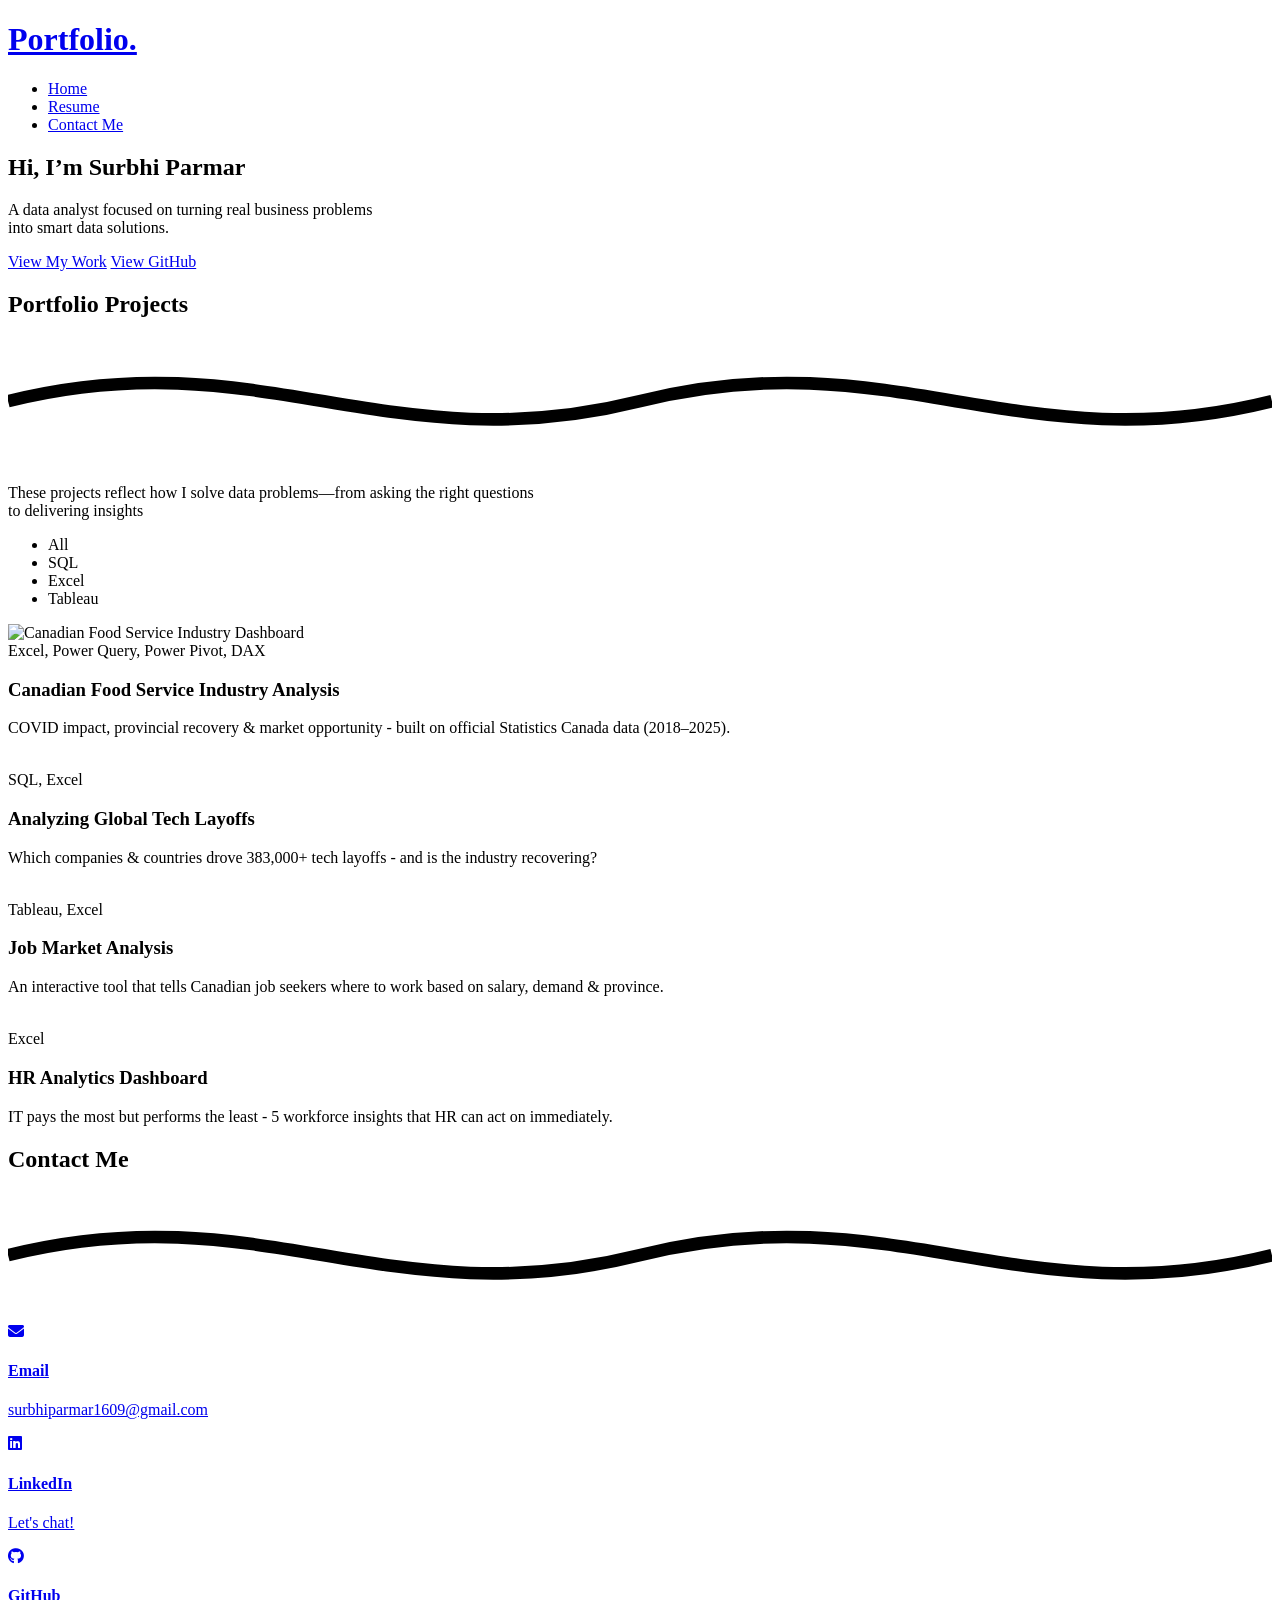
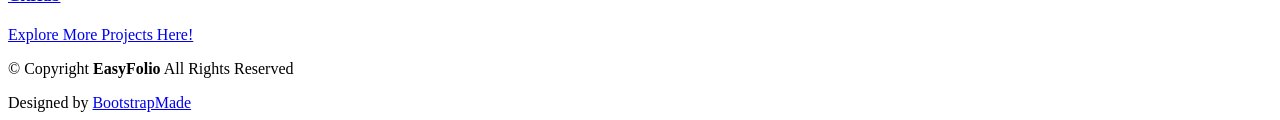
==== commit 63ebc1c9: "Add files via upload" ====
--- a/index.html
+++ b/index.html
@@ -454,6 +454,23 @@
           </div>
 
           <div class="row g-4 isotope-container" data-aos="fade-up" data-aos-delay="300">
+            <div class="col-lg-6 col-md-6 portfolio-item isotope-item filter-graphics">
+  <div class="portfolio-card">
+    <div class="portfolio-image">
+      <img src="assets/img/Advanced_Excel/Canada_FoodService_Card.png" class="img-fluid" alt="Canadian Food Service Industry Dashboard" loading="lazy">
+      <div class="portfolio-overlay">
+        <div class="portfolio-actions">
+          <a href="portfolio-details4.html" class="details-link"><i class="bi bi-arrow-right"></i></a>
+        </div>
+      </div>
+    </div>
+    <div class="portfolio-content">
+      <span class="category">Excel, Power Query, Power Pivot, DAX</span>
+      <h3>Canadian Food Service Industry Analysis</h3>
+      <p>COVID impact, provincial recovery & market opportunity - built on official Statistics Canada data (2018–2025).</p>
+    </div>
+  </div>
+</div><!-- End Portfolio Item -->
 
             <div class="col-lg-6 col-md-6 portfolio-item isotope-item filter-web filter-graphics">
               <div class="portfolio-card">
@@ -470,7 +487,7 @@
                 <div class="portfolio-content">
                   <span class="category">SQL, Excel</span>
                   <h3>Analyzing Global Tech Layoffs</h3>
-                  <p>Data Cleaning & Exploratory Analysis on the Layoffs Dataset</p>
+                  <p><p>Which companies & countries drove 383,000+ tech layoffs - and is the industry recovering?</p></p>
                 </div>
               </div>
             </div><!-- End Portfolio Item -->
@@ -493,7 +510,7 @@
                 <div class="portfolio-content">
                   <span class="category">Tableau, Excel</span>
                   <h3>Job Market Analysis</h3>
-                  <p>Data Cleaning & Tableau visualizations on the Canadian Job Bank Dataset</p>
+                  <p><p>An interactive tool that tells Canadian job seekers where to work based on salary, demand & province.</p></p>
                 </div>
               </div>
             </div><!-- End Portfolio Item -->
@@ -512,86 +529,13 @@
                 <div class="portfolio-content">
                   <span class="category">Excel</span>
                   <h3>HR Analytics Dashboard</h3>
-                  <p>Visualizing and analyzing key workforce metrics.</p>
-                </div>
-              </div>
-            </div><!-- End Portfolio Item 
-
-            <div class="col-lg-6 col-md-6 portfolio-item isotope-item filter-motion">
-              <div class="portfolio-card">
-                <div class="portfolio-image">
-                  <img src="assets/img/portfolio/portfolio-7.webp" class="img-fluid" alt="" loading="lazy">
-                  <div class="portfolio-overlay">
-                    <div class="portfolio-actions">
-                      <a href="assets/img/portfolio/portfolio-7.webp" class="glightbox preview-link" data-gallery="portfolio-gallery-motion"><i class="bi bi-eye"></i></a>
-                      <a href="portfolio-details.html" class="details-link"><i class="bi bi-arrow-right"></i></a>
-                    </div>
-                  </div>
-                </div>
-                <div class="portfolio-content">
-                  <span class="category">Motion</span>
-                  <h3>Product Animation Reel</h3>
-                  <p>Donec ullamcorper nulla non metus auctor fringilla dapibus.</p>
-                </div>
-              </div>
-            </div><!-- End Portfolio Item 
-
-            <div class="col-lg-6 col-md-6 portfolio-item isotope-item filter-brand">
-              <div class="portfolio-card">
-                <div class="portfolio-image">
-                  <img src="assets/img/portfolio/portfolio-4.webp" class="img-fluid" alt="" loading="lazy">
-                  <div class="portfolio-overlay">
-                    <div class="portfolio-actions">
-                      <a href="assets/img/portfolio/portfolio-4.webp" class="glightbox preview-link" data-gallery="portfolio-gallery-brand"><i class="bi bi-eye"></i></a>
-                      <a href="portfolio-details.html" class="details-link"><i class="bi bi-arrow-right"></i></a>
-                    </div>
-                  </div>
-                </div>
-                <div class="portfolio-content">
-                  <span class="category">Branding</span>
-                  <h3>Luxury Brand Package</h3>
-                  <p>Aenean lacinia bibendum nulla sed consectetur elit.</p>
-                </div>
-              </div>
-            </div><!-- End Portfolio Item 
-
-            <div class="col-lg-6 col-md-6 portfolio-item isotope-item filter-web">
-              <div class="portfolio-card">
-                <div class="portfolio-image">
-                  <img src="assets/img/portfolio/portfolio-2.webp" class="img-fluid" alt="" loading="lazy">
-                  <div class="portfolio-overlay">
-                    <div class="portfolio-actions">
-                      <a href="assets/img/portfolio/portfolio-2.webp" class="glightbox preview-link" data-gallery="portfolio-gallery-web"><i class="bi bi-eye"></i></a>
-                      <a href="portfolio-details.html" class="details-link"><i class="bi bi-arrow-right"></i></a>
-                    </div>
-                  </div>
-                </div>
-                <div class="portfolio-content">
-                  <span class="category">Web Design</span>
-                  <h3>E-commerce Platform</h3>
-                  <p>Nullam id dolor id nibh ultricies vehicula ut id elit.</p>
-                </div>
-              </div>
-            </div><!-- End Portfolio Item 
-
-            <div class="col-lg-6 col-md-6 portfolio-item isotope-item filter-graphics">
-              <div class="portfolio-card">
-                <div class="portfolio-image">
-                  <img src="assets/img/portfolio/portfolio-11.webp" class="img-fluid" alt="" loading="lazy">
-                  <div class="portfolio-overlay">
-                    <div class="portfolio-actions">
-                      <a href="assets/img/portfolio/portfolio-11.webp" class="glightbox preview-link" data-gallery="portfolio-gallery-graphics"><i class="bi bi-eye"></i></a>
-                      <a href="portfolio-details.html" class="details-link"><i class="bi bi-arrow-right"></i></a>
-                    </div>
-                  </div>
-                </div>
-                <div class="portfolio-content">
-                  <span class="category">Graphics</span>
-                  <h3>Digital Art Collection</h3>
-                  <p>Cras mattis consectetur purus sit amet fermentum.</p>
-                </div>
-              </div>
-            </div><!-- End Portfolio Item -->
+                  <p><p>IT pays the most but performs the least - 5 workforce insights that HR can act on immediately.</p></p>
+                </div>
+              </div>
+            </div><!-- End Portfolio Item  -->
+
+            
+            
 
           </div><!-- End Portfolio Container -->
 
@@ -601,311 +545,6 @@
 
     </section><!-- /Portfolio Section -->
 
-    <!-- Testimonials Section 
-    <section id="testimonials" class="testimonials section light-background">
-
-      Section Title 
-      <div class="container section-title" data-aos="fade-up">
-        <h2>Testimonials</h2>
-        <div class="title-shape">
-          <svg viewBox="0 0 200 20" xmlns="http://www.w3.org/2000/svg">
-            <path d="M 0,10 C 40,0 60,20 100,10 C 140,0 160,20 200,10" fill="none" stroke="currentColor" stroke-width="2"></path>
-          </svg>
-        </div>
-        <p>Quis autem vel eum iure reprehenderit qui in ea voluptate velit esse quam nihil molestiae consequatur vel illum qui dolorem</p>
-      </div>    End Section Title
-
-      <div class="container" data-aos="fade-up" data-aos-delay="100">
-
-        <div class="testimonials-slider swiper init-swiper">
-          <script type="application/json" class="swiper-config">
-            {
-              "slidesPerView": 1,
-              "loop": true,
-              "speed": 600,
-              "autoplay": {
-                "delay": 5000
-              },
-              "navigation": {
-                "nextEl": ".swiper-button-next",
-                "prevEl": ".swiper-button-prev"
-              }
-            }
-          </script>
-
-          <div class="swiper-wrapper">
-
-            <div class="swiper-slide">
-              <div class="testimonial-item">
-                <div class="row">
-                  <div class="col-lg-8">
-                    <h2>Sed ut perspiciatis unde omnis</h2>
-                    <p>
-                      Proin iaculis purus consequat sem cure digni ssim donec porttitora entum suscipit rhoncus. Accusantium quam, ultricies eget id, aliquam eget nibh et. Maecen aliquam, risus at semper.
-                    </p>
-                    <p>
-                      Beatae magnam dolore quia ipsum. Voluptatem totam et qui dolore dignissimos. Amet quia sapiente laudantium nihil illo et assumenda sit cupiditate. Nam perspiciatis perferendis minus consequatur. Enim ut eos quo.
-                    </p>
-                    <div class="profile d-flex align-items-center">
-                      <img src="assets/img/person/person-m-7.webp" class="profile-img" alt="">
-                      <div class="profile-info">
-                        <h3>Saul Goodman</h3>
-                        <span>Client</span>
-                      </div>
-                    </div>
-                  </div>
-                  <div class="col-lg-4 d-none d-lg-block">
-                    <div class="featured-img-wrapper">
-                      <img src="assets/img/person/person-m-7.webp" class="featured-img" alt="">
-                    </div>
-                  </div>
-                </div>
-              </div>
-            </div>   End Testimonial Item 
-
-            <div class="swiper-slide">
-              <div class="testimonial-item">
-                <div class="row">
-                  <div class="col-lg-8">
-                    <h2>Nemo enim ipsam voluptatem</h2>
-                    <p>
-                      Export tempor illum tamen malis malis eram quae irure esse labore quem cillum quid cillum eram malis quorum velit fore eram velit sunt aliqua noster fugiat irure amet legam anim culpa.
-                    </p>
-                    <p>
-                      Dolorem excepturi esse qui amet maxime quibusdam aut repellendus voluptatum. Corrupti enim a repellat cumque est laborum fuga consequuntur. Dolorem nostrum deleniti quas voluptatem iure dolorum rerum. Repudiandae doloribus ut repellat harum vero aut. Modi aut velit aperiam aspernatur odit ut vitae.
-                    </p>
-                    <div class="profile d-flex align-items-center">
-                      <img src="assets/img/person/person-f-8.webp" class="profile-img" alt="">
-                      <div class="profile-info">
-                        <h3>Sara Wilsson</h3>
-                        <span>Designer</span>
-                      </div>
-                    </div>
-                  </div>
-                  <div class="col-lg-4 d-none d-lg-block">
-                    <div class="featured-img-wrapper">
-                      <img src="assets/img/person/person-f-8.webp" class="featured-img" alt="">
-                    </div>
-                  </div>
-                </div>
-              </div>
-            </div> End Testimonial Item 
-
-            <div class="swiper-slide">
-              <div class="testimonial-item">
-                <div class="row">
-                  <div class="col-lg-8">
-                    <h2>
-                      Labore nostrum eos impedit
-                    </h2>
-                    <p>
-                      Fugiat enim eram quae cillum dolore dolor amet nulla culpa multos export minim fugiat minim velit minim dolor enim duis veniam ipsum anim magna sunt elit fore quem dolore labore illum veniam.
-                    </p>
-                    <p>
-                      Itaque ut explicabo vero occaecati est quam rerum sed. Numquam tempora aut aut quaerat quia illum. Nobis quia autem odit ipsam numquam. Doloribus sit sint corporis eius totam fuga. Hic nostrum suscipit corrupti nam expedita adipisci aut optio.
-                    </p>
-                    <div class="profile d-flex align-items-center">
-                      <img src="assets/img/person/person-m-9.webp" class="profile-img" alt="">
-                      <div class="profile-info">
-                        <h3>Matt Brandon</h3>
-                        <span>Freelancer</span>
-                      </div>
-                    </div>
-                  </div>
-                  <div class="col-lg-4 d-none d-lg-block">
-                    <div class="featured-img-wrapper">
-                      <img src="assets/img/person/person-m-9.webp" class="featured-img" alt="">
-                    </div>
-                  </div>
-                </div>
-              </div>
-            </div>    End Testimonial Item
-
-            <div class="swiper-slide">
-              <div class="testimonial-item">
-                <div class="row">
-                  <div class="col-lg-8">
-                    <h2>Impedit dolor facilis nulla</h2>
-                    <p>
-                      Enim nisi quem export duis labore cillum quae magna enim sint quorum nulla quem veniam duis minim tempor labore quem eram duis noster aute amet eram fore quis sint minim.
-                    </p>
-                    <p>
-                      Omnis aspernatur accusantium qui delectus praesentium repellendus. Facilis sint odio aspernatur voluptas commodi qui qui qui pariatur. Corrupti deleniti itaque quaerat ipsum deleniti culpa tempora tempore. Et consequatur exercitationem hic aspernatur nobis est voluptatibus architecto laborum.
-                    </p>
-                    <div class="profile d-flex align-items-center">
-                      <img src="assets/img/person/person-f-10.webp" class="profile-img" alt="">
-                      <div class="profile-info">
-                        <h3>Jena Karlis</h3>
-                        <span>Store Owner</span>
-                      </div>
-                    </div>
-                  </div>
-                  <div class="col-lg-4 d-none d-lg-block">
-                    <div class="featured-img-wrapper">
-                      <img src="assets/img/person/person-f-10.webp" class="featured-img" alt="">
-                    </div>
-                  </div>
-                </div>
-              </div>
-            </div>    End Testimonial Item 
-
-          </div>
-
-          <div class="swiper-navigation w-100 d-flex align-items-center justify-content-center">
-            <div class="swiper-button-prev"></div>
-            <div class="swiper-button-next"></div>
-          </div>
-
-        </div>
-
-      </div>
-
-    </section> </Testimonials Section -->
-
-    <!-- Services Section -->
-   <!-- <section id="services" class="services section">
-
-      Section Title 
-      <div class="container section-title" data-aos="fade-up">
-        <h2>Services</h2>
-        <div class="title-shape">
-          <svg viewBox="0 0 200 20" xmlns="http://www.w3.org/2000/svg">
-            <path d="M 0,10 C 40,0 60,20 100,10 C 140,0 160,20 200,10" fill="none" stroke="currentColor" stroke-width="2"></path>
-          </svg>
-        </div>
-        <p>Quis autem vel eum iure reprehenderit qui in ea voluptate velit esse quam nihil molestiae consequatur vel illum qui dolorem</p>
-      </div>    End Section Title
-
-      <div class="container" data-aos="fade-up" data-aos-delay="100">
-
-        <div class="row align-items-center">
-          <div class="col-lg-4 mb-5 mb-lg-0">
-            <h2 class="fw-bold mb-4 servies-title">Consectetur adipiscing elit sed do eiusmod tempor</h2>
-            <p class="mb-4">Nulla metus metus ullamcorper vel tincidunt sed euismod nibh volutpat velit class aptent taciti sociosqu ad litora.</p>
-            <a href="#" class="btn btn-outline-primary">See all services</a>
-          </div>
-          <div class="col-lg-8">
-            <div class="row g-4">
-
-              <div class="col-md-6" data-aos="fade-up" data-aos-delay="200">
-                <div class="service-item">
-                  <i class="bi bi-activity icon"></i>
-                  <h3><a href="service-details.html">Eget nulla facilisi etiam</a></h3>
-                  <p>Vestibulum morbi blandit cursus risus at ultrices mi tempus imperdiet nulla.</p>
-                </div>
-              </div>   End Service Item 
-
-              <div class="col-md-6" data-aos="fade-up" data-aos-delay="300">
-                <div class="service-item">
-                  <i class="bi bi-easel icon"></i>
-                  <h3><a href="service-details.html">Duis aute irure dolor</a></h3>
-                  <p>Auctor neque vitae tempus quam pellentesque nec nam aliquam sem et tortor.</p>
-                </div>
-              </div>    End Service Item 
-
-              <div class="col-md-6" data-aos="fade-up" data-aos-delay="400">
-                <div class="service-item">
-                  <i class="bi bi-broadcast icon"></i>
-                  <h3><a href="service-details.html">Excepteur sint occaecat</a></h3>
-                  <p>At vero eos et accusamus et iusto odio dignissimos ducimus qui blanditiis praesentium.</p>
-                </div>
-              </div>     End Service Item 
-
-              <div class="col-md-6" data-aos="fade-up" data-aos-delay="500">
-                <div class="service-item">
-                  <i class="bi bi-bounding-box-circles icon"></i>
-                  <h3><a href="service-details.html">Tempor incididunt ut labore</a></h3>
-                  <p>Ullamco laboris nisi ut aliquip ex ea commodo consequat duis aute irure dolor.</p>
-                </div>
-              </div><!-- End Service Item 
-
-            </div>
-          </div>
-        </div>
-
-      </div>
-
-    </section>   </Services Section -->
-
-    <!-- Faq Section -->
-  <!-- <section id="faq" class="faq section">
-
-       Section Title 
-      <div class="container section-title" data-aos="fade-up">
-        <h2>Frequently Asked Questions</h2>
-        <div class="title-shape">
-          <svg viewBox="0 0 200 20" xmlns="http://www.w3.org/2000/svg">
-            <path d="M 0,10 C 40,0 60,20 100,10 C 140,0 160,20 200,10" fill="none" stroke="currentColor" stroke-width="2"></path>
-          </svg>
-        </div>
-        <p>Quis autem vel eum iure reprehenderit qui in ea voluptate velit esse quam nihil molestiae consequatur vel illum qui dolorem</p>
-      </div><!-- End Section Title 
-
-      <div class="container">
-
-        <div class="row justify-content-center">
-
-          <div class="col-lg-10" data-aos="fade-up" data-aos-delay="100">
-
-            <div class="faq-container">
-
-              <div class="faq-item faq-active">
-                <h3>Non consectetur a erat nam at lectus urna duis?</h3>
-                <div class="faq-content">
-                  <p>Feugiat pretium nibh ipsum consequat. Tempus iaculis urna id volutpat lacus laoreet non curabitur gravida. Venenatis lectus magna fringilla urna porttitor rhoncus dolor purus non.</p>
-                </div>
-                <i class="faq-toggle bi bi-chevron-right"></i>
-              </div><!-- End Faq item
-
-              <div class="faq-item">
-                <h3>Feugiat scelerisque varius morbi enim nunc faucibus?</h3>
-                <div class="faq-content">
-                  <p>Dolor sit amet consectetur adipiscing elit pellentesque habitant morbi. Id interdum velit laoreet id donec ultrices. Fringilla phasellus faucibus scelerisque eleifend donec pretium. Est pellentesque elit ullamcorper dignissim. Mauris ultrices eros in cursus turpis massa tincidunt dui.</p>
-                </div>
-                <i class="faq-toggle bi bi-chevron-right"></i>
-              </div><!-- End Faq item
-
-              <div class="faq-item">
-                <h3>Dolor sit amet consectetur adipiscing elit pellentesque?</h3>
-                <div class="faq-content">
-                  <p>Eleifend mi in nulla posuere sollicitudin aliquam ultrices sagittis orci. Faucibus pulvinar elementum integer enim. Sem nulla pharetra diam sit amet nisl suscipit. Rutrum tellus pellentesque eu tincidunt. Lectus urna duis convallis convallis tellus. Urna molestie at elementum eu facilisis sed odio morbi quis</p>
-                </div>
-                <i class="faq-toggle bi bi-chevron-right"></i>
-              </div><!-- End Faq item
-
-              <div class="faq-item">
-                <h3>Ac odio tempor orci dapibus. Aliquam eleifend mi in nulla?</h3>
-                <div class="faq-content">
-                  <p>Dolor sit amet consectetur adipiscing elit pellentesque habitant morbi. Id interdum velit laoreet id donec ultrices. Fringilla phasellus faucibus scelerisque eleifend donec pretium. Est pellentesque elit ullamcorper dignissim. Mauris ultrices eros in cursus turpis massa tincidunt dui.</p>
-                </div>
-                <i class="faq-toggle bi bi-chevron-right"></i>
-              </div><!-- End Faq item
-
-              <div class="faq-item">
-                <h3>Tempus quam pellentesque nec nam aliquam sem et tortor?</h3>
-                <div class="faq-content">
-                  <p>Molestie a iaculis at erat pellentesque adipiscing commodo. Dignissim suspendisse in est ante in. Nunc vel risus commodo viverra maecenas accumsan. Sit amet nisl suscipit adipiscing bibendum est. Purus gravida quis blandit turpis cursus in</p>
-                </div>
-                <i class="faq-toggle bi bi-chevron-right"></i>
-              </div><!-- End Faq item
-
-              <div class="faq-item">
-                <h3>Perspiciatis quod quo quos nulla quo illum ullam?</h3>
-                <div class="faq-content">
-                  <p>Enim ea facilis quaerat voluptas quidem et dolorem. Quis et consequatur non sed in suscipit sequi. Distinctio ipsam dolore et.</p>
-                </div>
-                <i class="faq-toggle bi bi-chevron-right"></i>
-              </div><!-- End Faq item
-
-            </div>
-
-          </div><!-- End Faq Column
-
-        </div>
-
-      </div>
-
-    </section><!-- /Faq Section -->
 
 
 
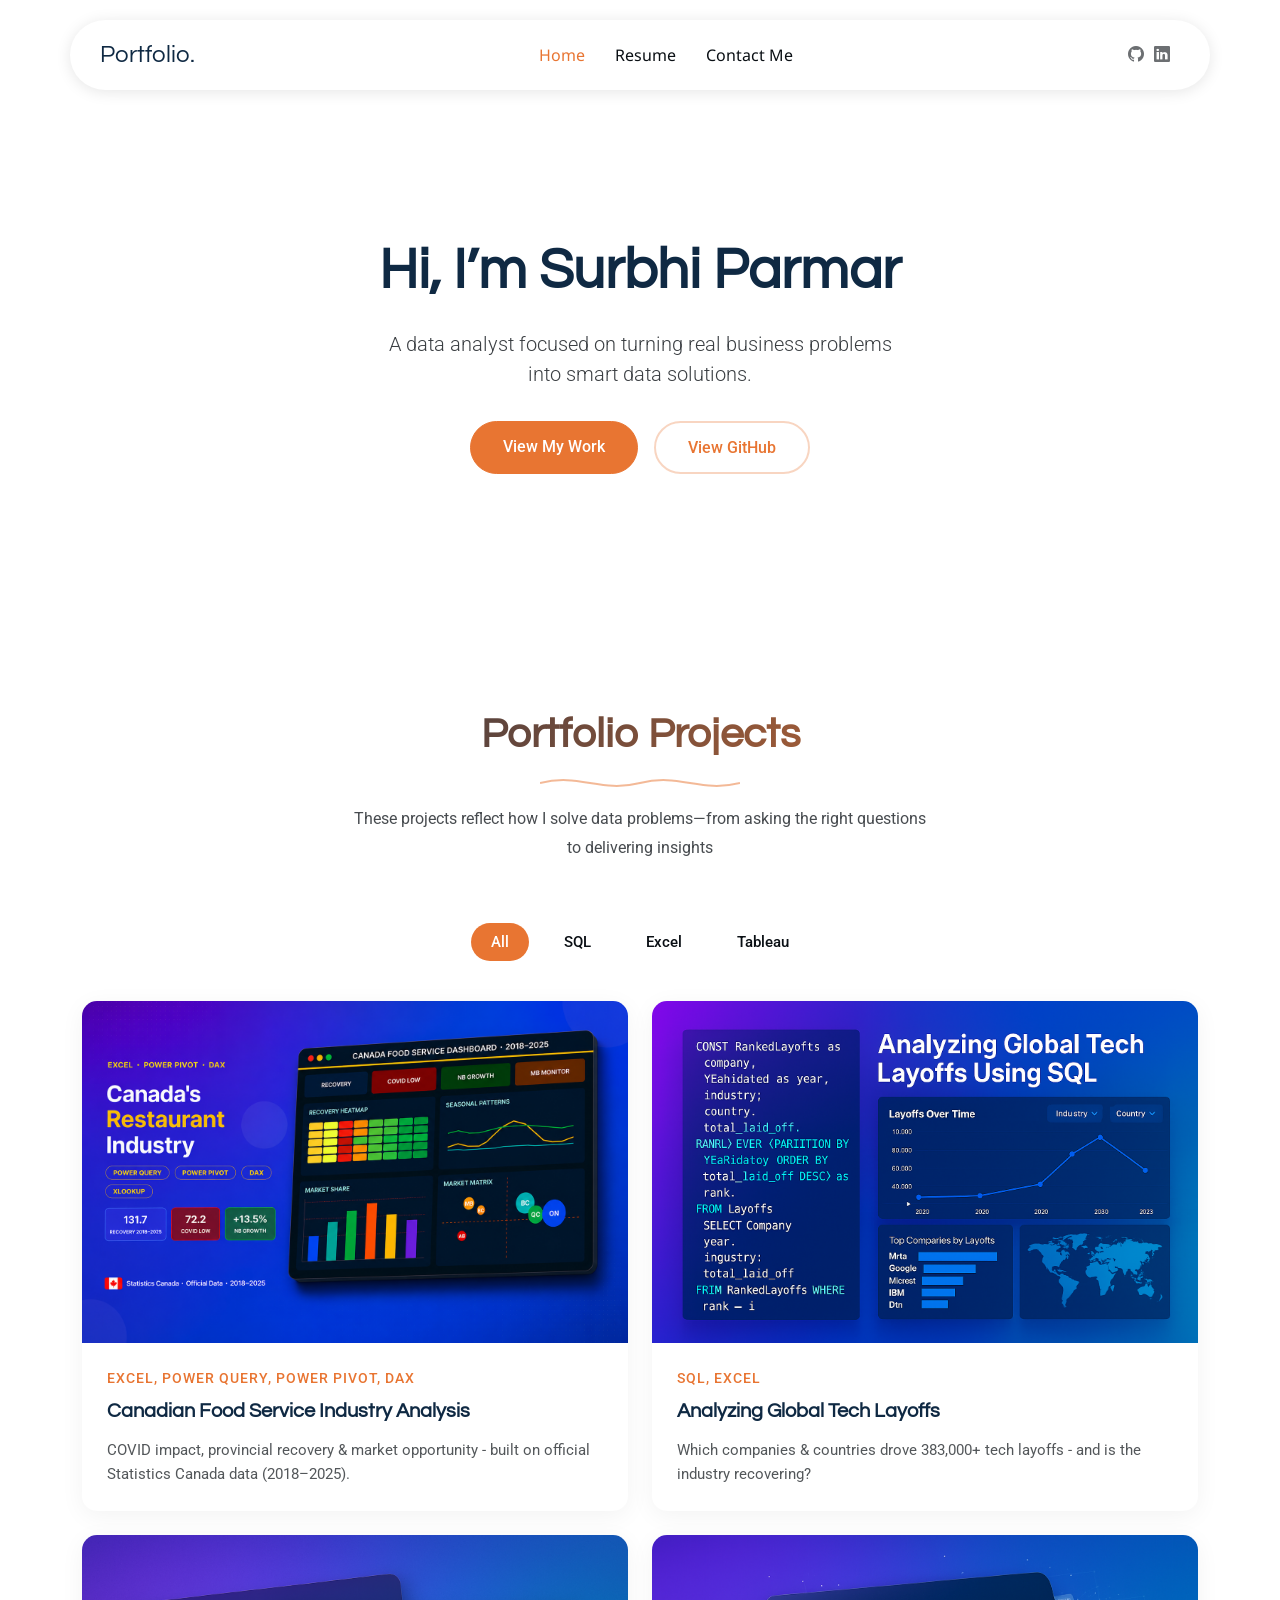
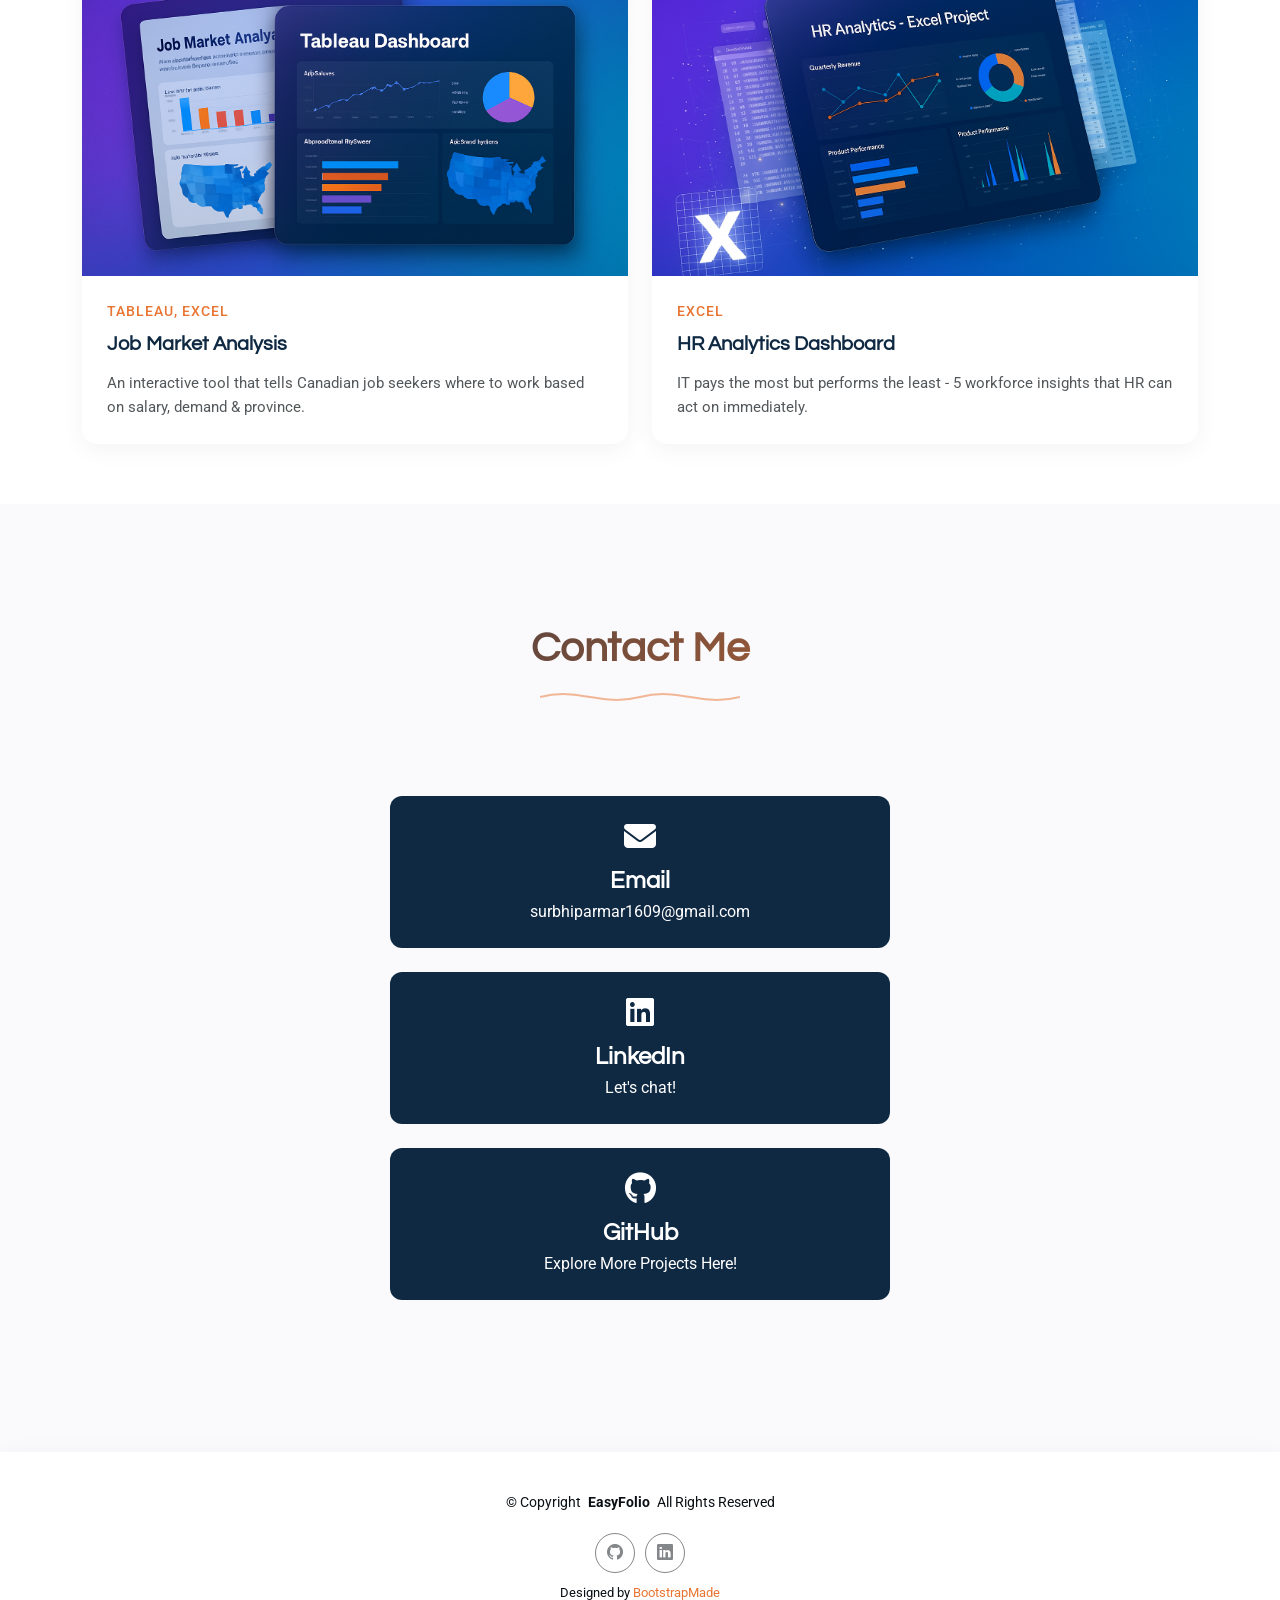
==== commit 06a81544: "Add files via upload" ====
--- a/index.html
+++ b/index.html
@@ -456,7 +456,8 @@
           <div class="row g-4 isotope-container" data-aos="fade-up" data-aos-delay="300">
             <div class="col-lg-6 col-md-6 portfolio-item isotope-item filter-graphics">
   <div class="portfolio-card">
-    <div class="portfolio-image">
+  <a href="portfolio-details4.html" class="card-link"></a>
+  <div class="portfolio-image">
       <img src="assets/img/Advanced_Excel/Canada_FoodService_Card.png" class="img-fluid" alt="Canadian Food Service Industry Dashboard" loading="lazy">
       <div class="portfolio-overlay">
         <div class="portfolio-actions">
--- a/assets/css/main.css
+++ b/assets/css/main.css
@@ -0,0 +1,3056 @@
+/**
+* Template Name: EasyFolio
+* Template URL: https://bootstrapmade.com/easyfolio-bootstrap-portfolio-template/
+* Updated: Feb 21 2025 with Bootstrap v5.3.3
+* Author: BootstrapMade.com
+* License: https://bootstrapmade.com/license/
+*/
+
+/*--------------------------------------------------------------
+# Font & Color Variables
+# Help: https://bootstrapmade.com/color-system/
+--------------------------------------------------------------*/
+/* Fonts */
+:root {
+  --default-font: "Roboto",  system-ui, -apple-system, "Segoe UI", Roboto, "Helvetica Neue", Arial, "Noto Sans", "Liberation Sans", sans-serif, "Apple Color Emoji", "Segoe UI Emoji", "Segoe UI Symbol", "Noto Color Emoji";
+  --heading-font: "Questrial",  sans-serif;
+  --nav-font: "Noto Sans",  sans-serif;
+}
+
+/* Global Colors - The following color variables are used throughout the website. Updating them here will change the color scheme of the entire website */
+:root { 
+  --background-color: #ffffff; /* Background color for the entire website, including individual sections */
+  --default-color: #0a0f14; /* Default color used for the majority of the text content across the entire website */
+  --heading-color: #0f2943; /* Color for headings, subheadings and title throughout the website */
+  --accent-color: #e87532; /* Accent color that represents your brand on the website. It's used for buttons, links, and other elements that need to stand out */
+  --surface-color: #ffffff; /* The surface color is used as a background of boxed elements within sections, such as cards, icon boxes, or other elements that require a visual separation from the global background. */
+  --contrast-color: #ffffff; /* Contrast color for text, ensuring readability against backgrounds of accent, heading, or default colors. */
+}
+
+/* Nav Menu Colors - The following color variables are used specifically for the navigation menu. They are separate from the global colors to allow for more customization options */
+:root {
+  --nav-color: #0a0f14;  /* The default color of the main navmenu links */
+  --nav-hover-color: #e87532; /* Applied to main navmenu links when they are hovered over or active */
+  --nav-mobile-background-color: #ffffff; /* Used as the background color for mobile navigation menu */
+  --nav-dropdown-background-color: #ffffff; /* Used as the background color for dropdown items that appear when hovering over primary navigation items */
+  --nav-dropdown-color: #0a0f14; /* Used for navigation links of the dropdown items in the navigation menu. */
+  --nav-dropdown-hover-color: #e87532; /* Similar to --nav-hover-color, this color is applied to dropdown navigation links when they are hovered over. */
+}
+
+/* Color Presets - These classes override global colors when applied to any section or element, providing reuse of the sam color scheme. */
+
+.light-background {
+  --background-color: #faf9fb;
+  --surface-color: #ffffff;
+}
+
+.dark-background {
+  --background-color: #060606;
+  --default-color: #ffffff;
+  --heading-color: #ffffff;
+  --surface-color: #252525;
+  --contrast-color: #ffffff;
+}
+
+/* Smooth scroll */
+:root {
+  scroll-behavior: smooth;
+}
+
+
+/* Card */
+
+
+
+/* Fix sticky card overlapping header */
+.sticky-top-custom {
+  position: sticky;
+  top: 100px; /* Adjust this if your header is taller */
+  z-index: 10;
+  display: flex;
+  align-items: flex-start;
+  gap: 16px;
+}
+
+/* Left vertical line */
+.sticky-top-custom::before {
+  content: '';
+  width: 4px;
+  height: 100%;
+  background-color: #e87532;
+  border-radius: 4px;
+  display: inline-block;
+}
+
+/* Card Styling  */
+
+
+/* Base card style update */
+.sticky-top-custom {
+    position: static;
+
+}
+
+.sticky-top-custom .card {
+  border-radius: 16px;
+  background: linear-gradient(135deg, #ffffff, #f9fbfc);
+  box-shadow: 0 8px 24px rgba(15, 41, 67, 0.12);
+  padding: 24px;
+  transition: all 0.3s ease;
+  width: 100%;
+  font-family: 'Segoe UI', Tahoma, Geneva, Verdana, sans-serif;
+  border: 1px solid #e5e5e5;
+  position: relative;
+}
+
+/* Add left accent border */
+.sticky-top-custom .card::before {
+  content: "";
+  position: absolute;
+  top: 24px;
+  bottom: 24px;
+  left: 0;
+  width: 2px;
+  background-color: #e87532;
+  border-radius: 2px;
+}
+
+/* On hover, lift and glow */
+.sticky-top-custom .card:hover {
+  box-shadow: 0 16px 36px rgba(15, 41, 67, 0.18);
+  transform: translateY(-5px) scale(1.01);
+}
+
+
+/* Title & Subheadings */
+.sticky-top-custom .card-title {
+  font-size: 26px;
+  font-weight: 600;
+  color: #0f2943;
+  margin-bottom: 20px;
+  border-bottom: 1px solid #eaeaea;
+  padding-bottom: 8px;
+}
+
+.sticky-top-custom strong {
+  color: #e87532;
+}
+
+/* Text and List */
+.sticky-top-custom p {
+  font-size: 14px;
+  color: #333;
+  margin-bottom: 20px;
+  line-height: 1.6;
+}
+
+.sticky-top-custom ul {
+  list-style-type: disc;
+  padding-left: 20px;
+  color: #444;
+  font-size: 14px;
+}
+
+/* GitHub Button */
+.sticky-top-custom .btn-outline-primary {
+  margin-top: 16px;
+  padding: 10px 16px;
+  border-radius: 8px;
+  font-weight: 500;
+  background-color: #e87532;
+  border-color: #e87532;
+  color: #fff;
+  transition: all 0.3s ease;
+}
+
+.sticky-top-custom .btn-outline-primary:hover {
+ background-color: color-mix(in srgb, var(--accent-color), transparent 15%);
+  border-color: color-mix(in srgb, var(--accent-color), transparent 15%);
+  transform: translateY(-2px);
+}
+ 
+/* Remove unwanted blue background after click */
+.sticky-top-custom .btn-outline-primary:focus:active {
+  background-color: #e87532;
+  border-color: #e87532;
+  color: #fff;
+  box-shadow: none;
+  outline: none;
+}
+
+
+
+
+/* Responsive Behavior */
+@media (max-width: 991px) {
+  .sticky-top-custom {
+    position: static;
+    flex-direction: column;
+    gap: 0;
+    margin-top: 40px;
+  }
+
+  .sticky-top-custom::before {
+    display: none;
+  }
+}
+
+/* Make sure the sticky doesn't break on smaller screens */
+@media (max-width: 991.98px) {
+  .sticky-top-custom {
+    position: static;
+    margin-top: 2rem;
+  }
+}
+
+
+
+/* Mobile Responsive */
+@media (max-width: 991px) {
+  .sticky-top-custom {
+    position: static;
+    margin-top: 40px;
+  }
+}
+
+
+
+
+
+/*--------------------------------------------------------------
+# Contact Me Section
+--------------------------------------------------------------*/
+
+.contact-cards {
+  display: flex;
+  flex-direction: column;
+  gap: 1.5rem;
+  align-items: center;
+  padding: 2rem;
+}
+
+.contact-card {
+  width: 100%;
+  max-width: 500px;
+  background-color: #0f2943;
+  color: white;
+  padding: 1.5rem;
+  border-radius: 12px;
+  text-align: center;
+  text-decoration: none;
+  transition: transform 0.3s ease, box-shadow 0.3s ease;
+}
+
+.contact-card i {
+  font-size: 2rem;
+  margin-bottom: 0.6rem;
+  color: white;
+}
+
+.contact-card h4 {
+  margin: 0.3rem 0;
+  font-weight: bold;
+  color: white;
+}
+
+.contact-card p {
+  color: white;
+  margin: 0;
+}
+
+.contact-card:hover {
+  transform: translateY(-5px);
+  box-shadow: 0 4px 12px rgba(232, 117, 50, 0.2);
+}
+
+.contact-card:hover h4,
+.contact-card:hover p {
+  text-decoration: underline;
+}
+
+
+
+
+
+/*--------------------------------------------------------------
+# General Styling & Shared Classes
+--------------------------------------------------------------*/
+body {
+  color: var(--default-color);
+  background-color: var(--background-color);
+  font-family: var(--default-font);
+}
+
+a {
+  color: var(--accent-color);
+  text-decoration: none;
+  transition: 0.3s;
+}
+
+a:hover {
+  color: color-mix(in srgb, var(--accent-color), transparent 25%);
+  text-decoration: none;
+}
+
+h1,
+h2,
+h3,
+h4,
+h5,
+h6 {
+  color: var(--heading-color);
+  font-family: var(--heading-font);
+}
+
+/* PHP Email Form Messages
+------------------------------*/
+.php-email-form .error-message {
+  display: none;
+  background: #df1529;
+  color: #ffffff;
+  text-align: left;
+  padding: 15px;
+  margin-bottom: 24px;
+  font-weight: 600;
+}
+
+.php-email-form .sent-message {
+  display: none;
+  color: #ffffff;
+  background: #059652;
+  text-align: center;
+  padding: 15px;
+  margin-bottom: 24px;
+  font-weight: 600;
+}
+
+.php-email-form .loading {
+  display: none;
+  background: var(--surface-color);
+  text-align: center;
+  padding: 15px;
+  margin-bottom: 24px;
+}
+
+.php-email-form .loading:before {
+  content: "";
+  display: inline-block;
+  border-radius: 50%;
+  width: 24px;
+  height: 24px;
+  margin: 0 10px -6px 0;
+  border: 3px solid var(--accent-color);
+  border-top-color: var(--surface-color);
+  animation: php-email-form-loading 1s linear infinite;
+}
+
+@keyframes php-email-form-loading {
+  0% {
+    transform: rotate(0deg);
+  }
+
+  100% {
+    transform: rotate(360deg);
+  }
+}
+
+/*--------------------------------------------------------------
+# Global Header
+--------------------------------------------------------------*/
+.header {
+  color: var(--default-color);
+  background-color: var(--background-color);
+  padding: 20px 0;
+  transition: all 0.5s;
+  z-index: 997;
+}
+
+.header .header-container {
+  background: var(--surface-color);
+  border-radius: 50px;
+  padding: 5px 25px;
+  box-shadow: 0px 2px 15px rgba(0, 0, 0, 0.1);
+}
+
+.header .logo {
+  line-height: 1;
+}
+
+.header .logo img {
+  max-height: 36px;
+  margin-right: 8px;
+}
+
+.header .logo h1 {
+  font-size: 24px;
+  margin: 0;
+  padding-left: 5px;
+  font-weight: 500;
+  color: var(--heading-color);
+}
+
+.header .header-social-links {
+  padding-right: 15px;
+}
+
+.header .header-social-links a {
+  color: color-mix(in srgb, var(--default-color), transparent 40%);
+  padding-left: 6px;
+  display: inline-block;
+  transition: 0.3s;
+  font-size: 16px;
+}
+
+.header .header-social-links a:hover {
+  color: var(--accent-color);
+}
+
+.header .header-social-links a i {
+  line-height: 0px;
+}
+
+@media (max-width: 1200px) {
+  .header {
+    padding-top: 10px;
+  }
+
+  .header .header-container {
+    margin-left: 10px;
+    margin-right: 10px;
+    padding: 10px 5px 10px 15px;
+  }
+
+  .header .logo {
+    order: 1;
+  }
+
+  .header .header-social-links {
+    order: 2;
+  }
+
+  .header .navmenu {
+    order: 3;
+  }
+}
+
+/*--------------------------------------------------------------
+# Navigation Menu
+--------------------------------------------------------------*/
+/* Navmenu - Desktop */
+@media (min-width: 1200px) {
+  .navmenu {
+    padding: 0;
+  }
+
+  .navmenu ul {
+    margin: 0;
+    padding: 0;
+    display: flex;
+    list-style: none;
+    align-items: center;
+  }
+
+  .navmenu li {
+    position: relative;
+  }
+
+  .navmenu a,
+  .navmenu a:focus {
+    color: var(--nav-color);
+    padding: 18px 15px;
+    font-size: 16px;
+    font-family: var(--nav-font);
+    font-weight: 400;
+    display: flex;
+    align-items: center;
+    justify-content: space-between;
+    white-space: nowrap;
+    transition: 0.3s;
+  }
+
+  .navmenu a i,
+  .navmenu a:focus i {
+    font-size: 12px;
+    line-height: 0;
+    margin-left: 5px;
+    transition: 0.3s;
+  }
+
+  .navmenu li:last-child a {
+    padding-right: 0;
+  }
+
+  .navmenu li:hover>a,
+  .navmenu .active,
+  .navmenu .active:focus {
+    color: var(--nav-hover-color);
+  }
+
+  .navmenu .dropdown ul {
+    margin: 0;
+    padding: 10px 0;
+    background: var(--nav-dropdown-background-color);
+    display: block;
+    position: absolute;
+    visibility: hidden;
+    left: 14px;
+    top: 130%;
+    opacity: 0;
+    transition: 0.3s;
+    border-radius: 4px;
+    z-index: 99;
+    box-shadow: 0px 0px 30px rgba(0, 0, 0, 0.1);
+  }
+
+  .navmenu .dropdown ul li {
+    min-width: 200px;
+  }
+
+  .navmenu .dropdown ul a {
+    padding: 10px 20px;
+    font-size: 15px;
+    text-transform: none;
+    color: var(--nav-dropdown-color);
+  }
+
+  .navmenu .dropdown ul a i {
+    font-size: 12px;
+  }
+
+  .navmenu .dropdown ul a:hover,
+  .navmenu .dropdown ul .active:hover,
+  .navmenu .dropdown ul li:hover>a {
+    color: var(--nav-dropdown-hover-color);
+  }
+
+  .navmenu .dropdown:hover>ul {
+    opacity: 1;
+    top: 100%;
+    visibility: visible;
+  }
+
+  .navmenu .dropdown .dropdown ul {
+    top: 0;
+    left: -90%;
+    visibility: hidden;
+  }
+
+  .navmenu .dropdown .dropdown:hover>ul {
+    opacity: 1;
+    top: 0;
+    left: -100%;
+    visibility: visible;
+  }
+}
+
+/* This targets nav links and ensures no underline */
+.portfolio-details-page .navmenu a {
+  text-decoration: none !important;
+  border-bottom: none !important;
+}
+
+
+/* Remove underline from logo text link */
+.logo {
+  text-decoration: none !important;
+}
+
+
+/* Navmenu - Mobile */
+@media (max-width: 1199px) {
+  .mobile-nav-toggle {
+    color: var(--nav-color);
+    font-size: 28px;
+    line-height: 0;
+    margin-right: 10px;
+    cursor: pointer;
+    transition: color 0.3s;
+  }
+
+  .navmenu {
+    padding: 0;
+    z-index: 9997;
+  }
+
+  .navmenu ul {
+    display: none;
+    list-style: none;
+    position: absolute;
+    inset: 60px 20px 20px 20px;
+    padding: 10px 0;
+    margin: 0;
+    border-radius: 6px;
+    background-color: var(--nav-mobile-background-color);
+    overflow-y: auto;
+    transition: 0.3s;
+    z-index: 9998;
+    box-shadow: 0px 0px 30px rgba(0, 0, 0, 0.1);
+  }
+
+  .navmenu a,
+  .navmenu a:focus {
+    color: var(--nav-dropdown-color);
+    padding: 10px 20px;
+    font-family: var(--nav-font);
+    font-size: 17px;
+    font-weight: 500;
+    display: flex;
+    align-items: center;
+    justify-content: space-between;
+    white-space: nowrap;
+    transition: 0.3s;
+  }
+
+  .navmenu a i,
+  .navmenu a:focus i {
+    font-size: 12px;
+    line-height: 0;
+    margin-left: 5px;
+    width: 30px;
+    height: 30px;
+    display: flex;
+    align-items: center;
+    justify-content: center;
+    border-radius: 50%;
+    transition: 0.3s;
+    background-color: color-mix(in srgb, var(--accent-color), transparent 90%);
+  }
+
+  .navmenu a i:hover,
+  .navmenu a:focus i:hover {
+    background-color: var(--accent-color);
+    color: var(--contrast-color);
+  }
+
+  .navmenu a:hover,
+  .navmenu .active,
+  .navmenu .active:focus {
+    color: var(--nav-dropdown-hover-color);
+  }
+
+  .navmenu .active i,
+  .navmenu .active:focus i {
+    background-color: var(--accent-color);
+    color: var(--contrast-color);
+    transform: rotate(180deg);
+  }
+
+  .navmenu .dropdown ul {
+    position: static;
+    display: none;
+    z-index: 99;
+    padding: 10px 0;
+    margin: 10px 20px;
+    background-color: var(--nav-dropdown-background-color);
+    border: 1px solid color-mix(in srgb, var(--default-color), transparent 90%);
+    box-shadow: none;
+    transition: all 0.5s ease-in-out;
+  }
+
+  .navmenu .dropdown ul ul {
+    background-color: rgba(33, 37, 41, 0.1);
+  }
+
+  .navmenu .dropdown>.dropdown-active {
+    display: block;
+    background-color: rgba(33, 37, 41, 0.03);
+  }
+
+  .mobile-nav-active {
+    overflow: hidden;
+  }
+
+  .mobile-nav-active .mobile-nav-toggle {
+    color: #fff;
+    position: absolute;
+    font-size: 32px;
+    top: 15px;
+    right: 15px;
+    margin-right: 0;
+    z-index: 9999;
+  }
+
+  .mobile-nav-active .navmenu {
+    position: fixed;
+    overflow: hidden;
+    inset: 0;
+    background: rgba(33, 37, 41, 0.8);
+    transition: 0.3s;
+  }
+
+  .mobile-nav-active .navmenu>ul {
+    display: block;
+  }
+}
+
+/*--------------------------------------------------------------
+# Global Footer
+--------------------------------------------------------------*/
+.footer {
+  color: var(--default-color);
+  background-color: var(--background-color);
+  font-size: 14px;
+  padding: 40px 0;
+  position: relative;
+  box-shadow: 0 5px 25px rgba(0, 0, 0, 0.05);
+}
+
+.footer .copyright p {
+  margin-bottom: 0;
+}
+
+.footer .social-links {
+  margin-top: 20px;
+}
+
+.footer .social-links a {
+  display: flex;
+  align-items: center;
+  justify-content: center;
+  width: 40px;
+  height: 40px;
+  border-radius: 50%;
+  border: 1px solid color-mix(in srgb, var(--default-color), transparent 50%);
+  font-size: 16px;
+  color: color-mix(in srgb, var(--default-color), transparent 50%);
+  margin: 0 5px;
+  transition: 0.3s;
+}
+
+.footer .social-links a:hover {
+  color: var(--accent-color);
+  border-color: var(--accent-color);
+}
+
+.footer .credits {
+  margin-top: 10px;
+  font-size: 13px;
+  text-align: center;
+}
+
+/*--------------------------------------------------------------
+# Scroll Top Button
+--------------------------------------------------------------*/
+.scroll-top {
+  position: fixed;
+  visibility: hidden;
+  opacity: 0;
+  right: 15px;
+  bottom: -15px;
+  z-index: 99999;
+  background-color: var(--accent-color);
+  width: 44px;
+  height: 44px;
+  border-radius: 50px;
+  transition: all 0.4s;
+}
+
+.scroll-top i {
+  font-size: 24px;
+  color: var(--contrast-color);
+  line-height: 0;
+}
+
+.scroll-top:hover {
+  background-color: color-mix(in srgb, var(--accent-color), transparent 20%);
+  color: var(--contrast-color);
+}
+
+.scroll-top.active {
+  visibility: visible;
+  opacity: 1;
+  bottom: 15px;
+}
+
+/*--------------------------------------------------------------
+# Disable aos animation delay on mobile devices
+--------------------------------------------------------------*/
+@media screen and (max-width: 768px) {
+  [data-aos-delay] {
+    transition-delay: 0 !important;
+  }
+}
+
+/*--------------------------------------------------------------
+# Global Page Titles & Breadcrumbs
+--------------------------------------------------------------*/
+.page-title {
+  text-align: center;
+  padding: 20px 0;
+}
+
+.page-title .breadcrumbs {
+  margin-bottom: 1.5rem;
+}
+
+.page-title .breadcrumbs .breadcrumb {
+  justify-content: center;
+  margin: 0;
+  padding: 0;
+  background: none;
+}
+
+.page-title .breadcrumbs .breadcrumb .breadcrumb-item {
+  font-size: 0.9rem;
+  color: color-mix(in srgb, var(--default-color), transparent 30%);
+}
+
+.page-title .breadcrumbs .breadcrumb .breadcrumb-item.active {
+  color: var(--accent-color);
+}
+
+.page-title .breadcrumbs .breadcrumb .breadcrumb-item a {
+  color: inherit;
+  text-decoration: none;
+  transition: color 0.3s ease;
+}
+
+.page-title .breadcrumbs .breadcrumb .breadcrumb-item a:hover {
+  color: var(--accent-color);
+}
+
+.page-title .breadcrumbs .breadcrumb .breadcrumb-item a i {
+  font-size: 0.9rem;
+  margin-right: 0.2rem;
+}
+
+.page-title .breadcrumbs .breadcrumb .breadcrumb-item+.breadcrumb-item::before {
+  color: color-mix(in srgb, var(--default-color), transparent 50%);
+}
+
+.page-title .title-wrapper {
+  max-width: 800px;
+  margin: 0 auto;
+  padding: 1rem 0;
+}
+
+.page-title .title-wrapper h1 {
+  font-size: 2.5rem;
+  margin-bottom: 1rem;
+  font-weight: 700;
+  color: var(--heading-color);
+}
+
+.page-title .title-wrapper p {
+  font-size: 1.1rem;
+  color: color-mix(in srgb, var(--default-color), transparent 20%);
+  margin: 0;
+  line-height: 1.6;
+}
+
+@media (max-width: 768px) {
+  .page-title .title-wrapper h1 {
+    font-size: 2rem;
+  }
+
+  .page-title .title-wrapper p {
+    font-size: 1rem;
+  }
+}
+
+@media (max-width: 576px) {
+  .page-title .title-wrapper h1 {
+    font-size: 1.75rem;
+  }
+}
+
+/*--------------------------------------------------------------
+# Global Sections
+--------------------------------------------------------------*/
+section,
+.section {
+  color: var(--default-color);
+  background-color: var(--background-color);
+  padding: 60px 0;
+  scroll-margin-top: 90px;
+  overflow: clip;
+}
+
+@media (max-width: 1199px) {
+
+  section,
+  .section {
+    scroll-margin-top: 66px;
+  }
+}
+
+/*--------------------------------------------------------------
+# Global Section Titles
+--------------------------------------------------------------*/
+.section-title {
+  text-align: center;
+  padding-bottom: 60px;
+  position: relative;
+}
+
+.section-title h2 {
+  font-size: 42px;
+  font-weight: 700;
+  margin-bottom: 10px;
+  background: linear-gradient(120deg, var(--heading-color), var(--accent-color));
+  -webkit-background-clip: text;
+  -webkit-text-fill-color: transparent;
+  background-clip: text;
+  position: relative;
+}
+
+.section-title .title-shape {
+  width: 200px;
+  height: 20px;
+  margin: 0 auto;
+  color: var(--accent-color);
+  opacity: 0.5;
+}
+
+.section-title .title-shape svg {
+  width: 100%;
+  height: 100%;
+}
+
+.section-title p {
+  margin: 15px auto 0;
+  font-size: 16px;
+  max-width: 700px;
+  color: color-mix(in srgb, var(--default-color), transparent 25%);
+  line-height: 1.8;
+}
+
+@media (max-width: 768px) {
+  .section-title h2 {
+    font-size: 32px;
+  }
+
+  .section-title .subtitle-wrapper .subtitle {
+    font-size: 13px;
+  }
+}
+
+/*--------------------------------------------------------------
+# Hero Section
+--------------------------------------------------------------*/
+
+/* Custom center-align styling for hero section */
+.hero {
+  display: flex;
+  justify-content: center;
+  align-items: center;
+  text-align: center;
+  height: 60vh; /* Full viewport height */
+  background-color: var(--background-color); /* Keep background styling consistent */
+  padding: 0; /* Remove default padding */
+}
+
+.hero .container {
+  max-width: 700px;
+}
+
+.hero .content h2 {
+  font-size: 3rem;
+  font-weight: 700;
+  margin-bottom: 1rem;
+}
+
+.hero .lead {
+  font-size: 1.25rem;
+  margin-bottom: 2rem;
+}
+
+.hero .cta-buttons {
+  justify-content: center;
+  gap: 1rem;
+  flex-wrap: wrap;
+}
+
+
+
+
+
+.hero {
+  padding: 80px 0;
+  position: relative;
+  overflow: hidden;
+}
+
+.hero .content h2 {
+  font-size: 3.5rem;
+  font-weight: 700;
+  line-height: 1.2;
+  margin-bottom: 1.5rem;
+}
+
+@media (max-width: 991px) {
+  .hero .content h2 {
+    font-size: 2.5rem;
+  }
+}
+
+.hero .content .lead {
+  font-size: 1.25rem;
+  margin-bottom: 2rem;
+  color: color-mix(in srgb, var(--default-color), transparent 20%);
+}
+
+.hero .cta-buttons {
+  display: flex;
+  gap: 1rem;
+  margin-bottom: 3rem;
+}
+
+@media (max-width: 576px) {
+  .hero .cta-buttons {
+    flex-direction: column;
+  }
+}
+
+.hero .cta-buttons .btn {
+  padding: 0.8rem 2rem;
+  font-size: 1rem;
+  font-weight: 500;
+  border-radius: 50px;
+  transition: all 0.3s ease;
+}
+
+.hero .cta-buttons .btn.btn-primary {
+  background-color: var(--accent-color);
+  border-color: var(--accent-color);
+  color: var(--contrast-color);
+}
+
+.hero .cta-buttons .btn.btn-primary:hover {
+  background-color: color-mix(in srgb, var(--accent-color), transparent 15%);
+  border-color: color-mix(in srgb, var(--accent-color), transparent 15%);
+  transform: translateY(-2px);
+}
+
+.hero .cta-buttons .btn.btn-outline {
+  border: 2px solid color-mix(in srgb, var(--accent-color), transparent 70%);
+  color: var(--accent-color);
+  background: transparent;
+}
+
+.hero .cta-buttons .btn.btn-outline:hover {
+  background-color: var(--accent-color);
+  color: var(--contrast-color);
+  transform: translateY(-2px);
+}
+
+.hero .hero-stats {
+  display: flex;
+  gap: 3rem;
+  margin-top: 2rem;
+}
+
+@media (max-width: 576px) {
+  .hero .hero-stats {
+    flex-direction: column;
+    gap: 1.5rem;
+  }
+}
+
+.hero .hero-stats .stat-item .stat-number {
+  display: block;
+  font-size: 2.5rem;
+  font-weight: 700;
+  color: var(--heading-color);
+  line-height: 1;
+}
+
+.hero .hero-stats .stat-item .stat-label {
+  font-size: 0.9rem;
+  color: color-mix(in srgb, var(--default-color), transparent 30%);
+  margin-top: 0.5rem;
+  display: block;
+}
+
+.hero .hero-image {
+  position: relative;
+  padding: 2rem;
+}
+
+.hero .hero-image img {
+  position: relative;
+  z-index: 2;
+}
+
+.hero .hero-image .shape-1,
+.hero .hero-image .shape-2 {
+  position: absolute;
+  border-radius: 30% 70% 70% 30%/30% 30% 70% 70%;
+  z-index: 1;
+}
+
+.hero .hero-image .shape-1 {
+  width: 300px;
+  height: 300px;
+  background-color: color-mix(in srgb, var(--accent-color), transparent 85%);
+  top: -20px;
+  right: -20px;
+  animation: morphShape 15s linear infinite;
+}
+
+.hero .hero-image .shape-2 {
+  width: 200px;
+  height: 200px;
+  background-color: color-mix(in srgb, var(--heading-color), transparent 90%);
+  bottom: -20px;
+  left: -20px;
+  animation: morphShape 20s linear infinite reverse;
+}
+
+@media (max-width: 991px) {
+  .hero {
+    text-align: center;
+    padding: 60px 0;
+  }
+
+  .hero .cta-buttons {
+    justify-content: center;
+  }
+
+  .hero .hero-stats {
+    justify-content: center;
+  }
+
+  .hero .hero-image {
+    margin-top: 3rem;
+  }
+} 
+
+
+
+
+@keyframes morphShape {
+  0% {
+    border-radius: 30% 70% 70% 30%/30% 30% 70% 70%;
+  }
+
+  25% {
+    border-radius: 58% 42% 75% 25%/76% 46% 54% 24%;
+  }
+
+  50% {
+    border-radius: 50% 50% 33% 67%/55% 27% 73% 45%;
+  }
+
+  75% {
+    border-radius: 33% 67% 58% 42%/63% 68% 32% 37%;
+  }
+
+  100% {
+    border-radius: 30% 70% 70% 30%/30% 30% 70% 70%;
+  }
+}
+
+/*--------------------------------------------------------------
+# About Section
+--------------------------------------------------------------*/
+.about .about-image {
+  position: relative;
+}
+
+.about .about-image img {
+  box-shadow: 0 0 30px rgba(0, 0, 0, 0.1);
+}
+
+.about .about-content {
+  padding-left: 2rem;
+}
+
+@media (max-width: 991.98px) {
+  .about .about-content {
+    padding-left: 0;
+    margin-top: 3rem;
+  }
+}
+
+.about .about-content .subtitle {
+  font-size: 0.875rem;
+  font-weight: 600;
+  letter-spacing: 2px;
+  color: var(--accent-color);
+  margin-bottom: 1rem;
+  display: block;
+}
+
+.about .about-content h2 {
+  font-size: 2rem;
+  font-weight: 700;
+  margin-bottom: 1.5rem;
+}
+
+.about .about-content .lead {
+  font-size: 1.1rem;
+  color: color-mix(in srgb, var(--default-color), transparent 25%);
+}
+
+.about .personal-info {
+  margin-top: 2rem;
+  padding: 2rem;
+  background-color: var(--surface-color);
+  border-radius: 1rem;
+  box-shadow: 0 0 30px rgba(0, 0, 0, 0.05);
+}
+
+.about .personal-info .info-item {
+  display: flex;
+  flex-direction: column;
+  gap: 0.5rem;
+}
+
+.about .personal-info .info-item .label {
+  font-size: 0.875rem;
+  color: color-mix(in srgb, var(--default-color), transparent 40%);
+}
+
+.about .personal-info .info-item .value {
+  font-weight: 600;
+  color: var(--heading-color);
+}
+
+.about .signature {
+  display: flex;
+  align-items: center;
+  gap: 1.5rem;
+}
+
+.about .signature .signature-image {
+  max-width: 150px;
+}
+
+.about .signature .signature-info h4 {
+  font-size: 1.25rem;
+  margin-bottom: 0.25rem;
+}
+
+.about .signature .signature-info p {
+  font-size: 0.875rem;
+  color: color-mix(in srgb, var(--default-color), transparent 40%);
+  margin: 0;
+}
+
+/*--------------------------------------------------------------
+# Skills Section
+--------------------------------------------------------------*/
+.skills .skill-box {
+  background-color: var(--surface-color);
+  padding: 2rem;
+  border-radius: 8px;
+  box-shadow: 0 0 20px rgba(0, 0, 0, 0.05);
+}
+
+.skills .skill-box h3 {
+  font-size: 1.2rem;
+  margin-bottom: 1rem;
+  font-weight: 600;
+}
+
+.skills .skill-box p {
+  font-size: 0.9rem;
+  margin-bottom: 0.8rem;
+  opacity: 0.6;
+}
+
+.skills .skill-box .progress {
+  background-color: color-mix(in srgb, var(--accent-color), transparent 85%);
+  border-radius: 50px;
+  height: 8px;
+  margin-top: 5px;
+  overflow: hidden;
+}
+
+.skills .skill-box .progress .progress-bar {
+  background-color: var(--accent-color);
+  height: 100%;
+  position: relative;
+  border-radius: 50px;
+  transition: 0.9s;
+  width: 1px;
+}
+
+/*--------------------------------------------------------------
+# Resume Section
+--------------------------------------------------------------*/
+.resume .resume-wrapper .resume-block {
+  margin-bottom: 3rem;
+}
+
+.resume .resume-wrapper .resume-block:last-child {
+  margin-bottom: 0;
+}
+
+.resume .resume-wrapper .resume-block h2 {
+  font-size: 2rem;
+  margin-bottom: 0.8rem;
+  font-weight: 700;
+}
+
+.resume .resume-wrapper .resume-block h2 span {
+  color: var(--accent-color);
+}
+
+.resume .resume-wrapper .resume-block .lead {
+  color: color-mix(in srgb, var(--default-color), transparent 25%);
+  margin-bottom: 3rem;
+}
+
+.resume .resume-wrapper .timeline {
+  position: relative;
+}
+
+.resume .resume-wrapper .timeline::before {
+  content: "";
+  position: absolute;
+  left: 20%;
+  top: 0;
+  height: 100%;
+  width: 2px;
+  background-color: color-mix(in srgb, var(--accent-color), transparent 85%);
+}
+
+.resume .resume-wrapper .timeline .timeline-item {
+  display: flex;
+  align-items: flex-start;
+  margin-bottom: 2.5rem;
+  position: relative;
+}
+
+.resume .resume-wrapper .timeline .timeline-item:last-child {
+  margin-bottom: 0;
+}
+
+.resume .resume-wrapper .timeline .timeline-item .timeline-left {
+  width: 20%;
+  padding-right: 3rem;
+}
+
+.resume .resume-wrapper .timeline .timeline-item .timeline-left .company {
+  color: var(--heading-color);
+  font-weight: 600;
+  font-size: 1.1rem;
+  margin-bottom: 0.25rem;
+}
+
+.resume .resume-wrapper .timeline .timeline-item .timeline-left .period {
+  color: var(--accent-color);
+  font-size: 0.9rem;
+}
+
+.resume .resume-wrapper .timeline .timeline-item .timeline-dot {
+  position: absolute;
+  left: calc(20% + 1px);
+  transform: translateX(-50%);
+  width: 1rem;
+  height: 1rem;
+  background-color: var(--accent-color);
+  border-radius: 50%;
+}
+
+.resume .resume-wrapper .timeline .timeline-item .timeline-right {
+  width: 70%;
+  padding-left: 3rem;
+  margin-top: -4px;
+}
+
+.resume .resume-wrapper .timeline .timeline-item .timeline-right .position {
+  color: var(--heading-color);
+  font-size: 1.2rem;
+  margin-bottom: 0.6rem;
+  font-weight: 600;
+}
+
+.resume .resume-wrapper .timeline .timeline-item .timeline-right .description {
+  color: color-mix(in srgb, var(--default-color), transparent 25%);
+}
+
+.resume .resume-wrapper .timeline .timeline-item .timeline-right ul {
+  padding-left: 15px;
+}
+
+.resume .resume-wrapper .timeline .timeline-item .timeline-right ul li {
+  padding-bottom: 12px;
+}
+
+@media (max-width: 992px) {
+  .resume .resume-wrapper .resume-block h2 {
+    font-size: 2rem;
+  }
+
+  .resume .resume-wrapper .timeline::before {
+    left: 1rem;
+  }
+
+  .resume .resume-wrapper .timeline .timeline-item {
+    flex-direction: column;
+    margin-bottom: 20px;
+  }
+
+  .resume .resume-wrapper .timeline .timeline-item .timeline-left {
+    width: 100%;
+    text-align: left;
+    padding-right: 0;
+    padding-left: 2.5rem;
+    margin-bottom: 1.6rem;
+    margin-top: -4px;
+  }
+
+  .resume .resume-wrapper .timeline .timeline-item .timeline-dot {
+    left: calc(1rem + 1px);
+  }
+
+  .resume .resume-wrapper .timeline .timeline-item .timeline-right {
+    width: 100%;
+    padding-left: 2.5rem;
+  }
+}
+
+/*--------------------------------------------------------------
+# Portfolio Section
+--------------------------------------------------------------*/
+.portfolio .portfolio-filters-container {
+  margin-bottom: 40px;
+}
+
+.portfolio .portfolio-filters {
+  display: flex;
+  justify-content: center;
+  gap: 15px;
+  flex-wrap: wrap;
+  padding: 0;
+  margin: 0;
+  list-style: none;
+}
+
+.portfolio .portfolio-filters li {
+  font-size: 15px;
+  font-weight: 500;
+  padding: 8px 20px;
+  cursor: pointer;
+  border-radius: 30px;
+  background-color: color-mix(in srgb, var(--surface-color), transparent 50%);
+  color: var(--default-color);
+  transition: all 0.3s ease-in-out;
+}
+
+.portfolio .portfolio-filters li:hover {
+  background-color: color-mix(in srgb, var(--accent-color), transparent 85%);
+  color: var(--accent-color);
+  transform: translateY(-2px);
+}
+
+.portfolio .portfolio-filters li.filter-active {
+  background-color: var(--accent-color);
+  color: var(--contrast-color);
+}
+
+.portfolio .portfolio-card {
+  background-color: var(--surface-color);
+  border-radius: 15px;
+  overflow: hidden;
+  box-shadow: 0 5px 25px rgba(0, 0, 0, 0.05);
+  transition: all 0.3s ease-in-out;
+}
+
+.portfolio .portfolio-card:hover {
+  transform: translateY(-10px);
+  box-shadow: 0 8px 35px rgba(0, 0, 0, 0.1);
+}
+
+.portfolio .portfolio-card:hover .portfolio-overlay {
+  opacity: 1;
+  visibility: visible;
+}
+
+.portfolio .portfolio-card:hover .portfolio-overlay .portfolio-actions {
+  transform: translateY(0);
+}
+
+.portfolio .portfolio-card .portfolio-image {
+  position: relative;
+  overflow: hidden;
+  aspect-ratio: 16/10;
+}
+
+.portfolio .portfolio-card .portfolio-image img {
+  width: 100%;
+  height: 100%;
+  object-fit: cover;
+  transition: transform 0.6s ease-in-out;
+}
+
+.portfolio .portfolio-card .portfolio-overlay {
+  position: absolute;
+  top: 0;
+  left: 0;
+  width: 100%;
+  height: 100%;
+  background: linear-gradient(to top, rgba(0, 0, 0, 0.7), transparent);
+  opacity: 0;
+  visibility: hidden;
+  transition: all 0.4s ease-in-out;
+  display: flex;
+  align-items: flex-end;
+  padding: 20px;
+}
+
+.portfolio .portfolio-card .portfolio-overlay .portfolio-actions {
+  transform: translateY(20px);
+  transition: all 0.4s ease-in-out;
+  display: flex;
+  gap: 15px;
+}
+
+.portfolio .portfolio-card .portfolio-overlay .portfolio-actions a {
+  width: 45px;
+  height: 45px;
+  background-color: var(--surface-color);
+  border-radius: 50%;
+  display: flex;
+  align-items: center;
+  justify-content: center;
+  color: var(--accent-color);
+  font-size: 20px;
+  transition: all 0.3s ease;
+}
+
+.portfolio .portfolio-card .portfolio-overlay .portfolio-actions a:hover {
+  background-color: var(--accent-color);
+  color: var(--contrast-color);
+  transform: scale(1.1);
+}
+
+.portfolio .portfolio-card .portfolio-content {
+  padding: 25px;
+}
+
+.portfolio .portfolio-card .portfolio-content .category {
+  font-size: 14px;
+  color: var(--accent-color);
+  text-transform: uppercase;
+  letter-spacing: 1px;
+  font-weight: 500;
+  display: block;
+  margin-bottom: 10px;
+}
+
+.portfolio .portfolio-card .portfolio-content h3 {
+  font-size: 20px;
+  margin: 0 0 15px;
+  font-weight: 600;
+  transition: color 0.3s ease;
+}
+
+.portfolio .portfolio-card .portfolio-content h3:hover {
+  color: var(--accent-color);
+}
+
+.portfolio .portfolio-card .portfolio-content p {
+  font-size: 15px;
+  color: color-mix(in srgb, var(--default-color), transparent 30%);
+  margin: 0;
+  line-height: 1.6;
+}
+
+@media (max-width: 768px) {
+  .portfolio .portfolio-filters li {
+    font-size: 14px;
+    padding: 6px 15px;
+  }
+
+  .portfolio .portfolio-card .portfolio-content {
+    padding: 20px;
+  }
+
+  .portfolio .portfolio-card .portfolio-content h3 {
+    font-size: 18px;
+  }
+
+  .portfolio .portfolio-card .portfolio-content p {
+    font-size: 14px;
+  }
+}
+
+/*--------------------------------------------------------------
+# Testimonials Section
+--------------------------------------------------------------*/
+.testimonials .testimonials-slider {
+  width: 100%;
+  position: relative;
+  padding-bottom: 60px;
+}
+
+.testimonials .swiper-wrapper {
+  height: auto;
+}
+
+.testimonials .testimonial-item {
+  background-color: var(--surface-color);
+  padding: 40px;
+  border-radius: 20px;
+}
+
+@media (max-width: 575px) {
+  .testimonials .testimonial-item {
+    padding: 20px;
+  }
+}
+
+.testimonials .testimonial-item h2 {
+  font-size: 24px;
+  font-weight: 600;
+  margin-bottom: 20px;
+}
+
+.testimonials .testimonial-item p {
+  font-size: 16px;
+  line-height: 1.8;
+  margin-bottom: 30px;
+  font-style: italic;
+}
+
+.testimonials .testimonial-item .profile {
+  gap: 15px;
+}
+
+.testimonials .testimonial-item .profile .profile-img {
+  width: 60px;
+  height: 60px;
+  border-radius: 50%;
+  object-fit: cover;
+}
+
+.testimonials .testimonial-item .profile .profile-info h3 {
+  font-size: 18px;
+  margin: 0;
+  font-weight: 600;
+}
+
+.testimonials .testimonial-item .profile .profile-info span {
+  font-size: 14px;
+  color: color-mix(in srgb, var(--default-color) 70%, transparent);
+}
+
+.testimonials .testimonial-item .featured-img-wrapper {
+  min-height: 400px;
+  position: relative;
+  overflow: hidden;
+  border-radius: 16px;
+}
+
+.testimonials .testimonial-item .featured-img {
+  width: 100%;
+  height: 100%;
+  object-fit: cover;
+  position: absolute;
+  top: 0;
+  left: 0;
+}
+
+.testimonials .swiper-navigation {
+  position: absolute;
+  bottom: 0;
+  gap: 10px;
+}
+
+.testimonials .swiper-button-prev,
+.testimonials .swiper-button-next {
+  position: relative;
+  left: auto;
+  right: auto;
+  top: auto;
+  margin: 0;
+  width: 44px;
+  height: 44px;
+  background-color: var(--surface-color);
+  border-radius: 50%;
+  border: 1px solid color-mix(in srgb, var(--default-color) 10%, transparent);
+  transition: 0.3s;
+}
+
+.testimonials .swiper-button-prev::after,
+.testimonials .swiper-button-next::after {
+  font-size: 20px;
+  color: var(--default-color);
+}
+
+.testimonials .swiper-button-prev:hover,
+.testimonials .swiper-button-next:hover {
+  background-color: var(--accent-color);
+  border-color: var(--accent-color);
+}
+
+.testimonials .swiper-button-prev:hover::after,
+.testimonials .swiper-button-next:hover::after {
+  color: var(--contrast-color);
+}
+
+/*--------------------------------------------------------------
+# Services Section
+--------------------------------------------------------------*/
+.services {
+  padding: 80px 0;
+}
+
+.services .servies-title {
+  font-size: 2.5rem;
+  margin-bottom: 1.5rem;
+}
+
+.services .btn-outline-primary {
+  color: var(--accent-color);
+  border-color: var(--accent-color);
+  padding: 10px 30px;
+  border-radius: 50px;
+  transition: all 0.3s ease;
+}
+
+.services .btn-outline-primary:hover {
+  background-color: var(--accent-color);
+  color: var(--contrast-color);
+}
+
+.services .service-item {
+  background-color: var(--surface-color);
+  padding: 30px;
+  border-radius: 10px;
+  box-shadow: 0 5px 15px rgba(0, 0, 0, 0.1);
+  height: 100%;
+  transition: transform 0.3s ease;
+}
+
+.services .service-item:hover {
+  transform: scale(1.05);
+}
+
+.services .service-item i {
+  font-size: 2.5rem;
+  color: var(--accent-color);
+  display: inline-block;
+  margin-bottom: 15px;
+}
+
+.services .service-item h3 {
+  font-size: 1.25rem;
+  margin-bottom: 15px;
+}
+
+.services .service-item h3 a {
+  color: var(--heading-color);
+}
+
+.services .service-item h3 a:hover {
+  color: var(--accent-color);
+}
+
+.services .service-item p {
+  font-size: 0.9rem;
+  color: color-mix(in srgb, var(--default-color), transparent 25%);
+}
+
+@media (max-width: 991px) {
+  .services h2 {
+    font-size: 2rem;
+  }
+}
+
+/*--------------------------------------------------------------
+# Faq Section
+--------------------------------------------------------------*/
+.faq .faq-container .faq-item {
+  background-color: var(--surface-color);
+  position: relative;
+  padding: 20px;
+  margin-bottom: 15px;
+  border: 1px solid color-mix(in srgb, var(--default-color), transparent 85%);
+  border-radius: 5px;
+  overflow: hidden;
+}
+
+.faq .faq-container .faq-item:last-child {
+  margin-bottom: 0;
+}
+
+.faq .faq-container .faq-item h3 {
+  font-weight: 600;
+  font-size: 16px;
+  line-height: 24px;
+  margin: 0 30px 0 0;
+  transition: 0.3s;
+  cursor: pointer;
+  display: flex;
+  align-items: center;
+}
+
+.faq .faq-container .faq-item h3 .num {
+  color: var(--accent-color);
+  padding-right: 5px;
+}
+
+.faq .faq-container .faq-item h3:hover {
+  color: var(--accent-color);
+}
+
+.faq .faq-container .faq-item .faq-content {
+  display: grid;
+  grid-template-rows: 0fr;
+  transition: 0.3s ease-in-out;
+  visibility: hidden;
+  opacity: 0;
+}
+
+.faq .faq-container .faq-item .faq-content p {
+  margin-bottom: 0;
+  overflow: hidden;
+}
+
+.faq .faq-container .faq-item .faq-toggle {
+  position: absolute;
+  top: 20px;
+  right: 20px;
+  font-size: 16px;
+  line-height: 0;
+  transition: 0.3s;
+  cursor: pointer;
+}
+
+.faq .faq-container .faq-item .faq-toggle:hover {
+  color: var(--accent-color);
+}
+
+.faq .faq-container .faq-active {
+  background-color: color-mix(in srgb, var(--accent-color), transparent 97%);
+  border-color: color-mix(in srgb, var(--accent-color), transparent 80%);
+}
+
+.faq .faq-container .faq-active h3 {
+  color: var(--accent-color);
+}
+
+.faq .faq-container .faq-active .faq-content {
+  grid-template-rows: 1fr;
+  visibility: visible;
+  opacity: 1;
+  padding-top: 10px;
+}
+
+.faq .faq-container .faq-active .faq-toggle {
+  transform: rotate(90deg);
+  color: var(--accent-color);
+}
+
+/*--------------------------------------------------------------
+# Contact Section
+--------------------------------------------------------------*/
+.contact .section-category {
+  font-family: var(--heading-font);
+  font-weight: 600;
+  font-size: 0.9rem;
+  text-transform: uppercase;
+  letter-spacing: 1px;
+}
+
+.contact .content h2 {
+  font-weight: 700;
+  line-height: 1.2;
+}
+
+.contact .content .lead {
+  color: color-mix(in srgb, var(--default-color), transparent 25%);
+}
+
+.contact .contact-info .info-item {
+  font-size: 1.1rem;
+}
+
+.contact .contact-info .info-item i {
+  color: var(--accent-color);
+  font-size: 1.4rem;
+}
+
+.contact .contact-info .map-link {
+  color: var(--heading-color);
+  font-weight: 500;
+  font-size: 1.1rem;
+  transition: all 0.3s ease;
+}
+
+.contact .contact-info .map-link i {
+  transition: transform 0.3s ease;
+}
+
+.contact .contact-info .map-link:hover {
+  color: var(--accent-color);
+}
+
+.contact .contact-info .map-link:hover i {
+  transform: translateX(5px);
+}
+
+.contact .contact-form {
+  background-color: var(--surface-color);
+  border: none;
+  box-shadow: 0 5px 25px rgba(0, 0, 0, 0.05);
+  border-radius: 12px;
+}
+
+.contact .contact-form .form-control,
+.contact .contact-form .form-select {
+  padding: 0.75rem 1.25rem;
+  border-color: #e5e5e5;
+  border-radius: 8px;
+  font-size: 1rem;
+}
+
+.contact .contact-form .form-control:focus,
+.contact .contact-form .form-select:focus {
+  border-color: color-mix(in srgb, var(--accent-color), transparent 50%);
+  box-shadow: 0 0 0 0.25rem color-mix(in srgb, var(--accent-color), transparent 90%);
+}
+
+.contact .contact-form .form-control::placeholder,
+.contact .contact-form .form-select::placeholder {
+  color: color-mix(in srgb, var(--default-color), transparent 50%);
+}
+
+.contact .contact-form .btn-submit {
+  background-color: var(--accent-color);
+  color: var(--contrast-color);
+  padding: 0.75rem 2rem;
+  font-weight: 500;
+  border-radius: 8px;
+  transition: all 0.3s ease;
+}
+
+.contact .contact-form .btn-submit:hover {
+  background-color: color-mix(in srgb, var(--accent-color), transparent 15%);
+  transform: translateY(-1px);
+}
+
+.contact .contact-form .btn-submit:active {
+  transform: translateY(0);
+}
+
+
+/*--------------------------------------------------------------
+# Portfolio Details Section
+--------------------------------------------------------------*/
+
+/* github link in eda section 
+.button-link {
+  display: inline-block;
+  padding: 8px 16px;
+  background-color: #e87532;
+  color: white;
+  border-radius: 6px;
+  text-decoration: none;
+  font-weight: 600;
+  transition: background 0.3s ease;
+}
+
+.button-link:hover {
+  background-color: #c45f25;
+} */
+
+
+
+
+
+.sticky-top-custom {
+  position: sticky;
+  top: 200px; /* adjust to be more than your navbar's height */
+  z-index: 1;
+}
+
+
+
+
+.portfolio-details .portfolio-info h3 {
+  font-size: 22px;
+  font-weight: 700;
+  margin-bottom: 20px;
+  padding-bottom: 20px;
+  position: relative;
+}
+
+.portfolio-details .portfolio-info h3:after {
+  content: "";
+  position: absolute;
+  display: block;
+  width: 50px;
+  height: 3px;
+  background: var(--accent-color);
+  left: 0;
+  bottom: 0;
+}
+
+.portfolio-details .portfolio-info ul {
+  list-style: none;
+  padding: 0;
+  font-size: 15px;
+  line-height: 1.6;
+}
+
+.portfolio-details .portfolio-info ul li {
+  display: flex;
+  flex-direction: column;
+  padding-bottom: 15px;
+}
+
+.portfolio-details .portfolio-info ul strong {
+  text-transform: uppercase;
+  font-weight: 400;
+  color: color-mix(in srgb, var(--default-color), transparent 50%);
+  font-size: 14px;
+}
+
+.portfolio-details .portfolio-info .btn-visit {
+  padding: 8px 40px;
+  background: var(--accent-color);
+  color: var(--contrast-color);
+  border-radius: 50px;
+  transition: 0.3s;
+}
+
+.portfolio-details .portfolio-info .btn-visit:hover {
+  background: color-mix(in srgb, var(--accent-color), transparent 20%);
+}
+
+.portfolio-details .portfolio-description h2 {
+  font-size: 26px;
+  font-weight: 700;
+  margin-bottom: 20px;
+}
+
+.portfolio-details .portfolio-description p {
+  padding: 0;
+  margin-bottom: 12px; /* Adjust this value as needed */
+  line-height: 2;     /* Optional: improves readability */
+}
+
+.portfolio-details .portfolio-description .testimonial-item {
+  padding: 30px 30px 0 30px;
+  position: relative;
+  background: color-mix(in srgb, var(--default-color), transparent 97%);
+  margin-bottom: 50px;
+}
+
+.portfolio-details .portfolio-description .testimonial-item .testimonial-img {
+  width: 90px;
+  border-radius: 50px;
+  border: 6px solid var(--background-color);
+  float: left;
+  margin: 0 10px 0 0;
+}
+
+.portfolio-details .portfolio-description .testimonial-item h3 {
+  font-size: 18px;
+  font-weight: bold;
+  margin: 15px 0 5px 0;
+  padding-top: 20px;
+}
+
+.portfolio-details .portfolio-description .testimonial-item h4 {
+  font-size: 14px;
+  color: #6c757d;
+  margin: 0;
+}
+
+.portfolio-details .portfolio-description .testimonial-item .quote-icon-left,
+.portfolio-details .portfolio-description .testimonial-item .quote-icon-right {
+  color: color-mix(in srgb, var(--accent-color), transparent 50%);
+  font-size: 26px;
+  line-height: 0;
+}
+
+.portfolio-details .portfolio-description .testimonial-item .quote-icon-left {
+  display: inline-block;
+  left: -5px;
+  position: relative;
+}
+
+.portfolio-details .portfolio-description .testimonial-item .quote-icon-right {
+  display: inline-block;
+  right: -5px;
+  position: relative;
+  top: 10px;
+  transform: scale(-1, -1);
+}
+
+.portfolio-details .portfolio-description .testimonial-item p {
+  font-style: italic;
+  margin: 0 0 15px 0 0 0;
+  padding: 0;
+}
+
+
+
+/* data cleaning */
+
+/* === Data Cleaning Section Styling === */
+/* === Data Cleaning Section Styling === */
+#data-cleaning {
+  background-color: #f9f9f9;
+  padding: 24px;
+  border-radius: 12px;
+  box-shadow: 0 4px 12px rgba(0, 0, 0, 0.05);
+  max-width: 800px;
+  margin: 40px auto;
+  font-family: 'Segoe UI', Tahoma, Geneva, Verdana, sans-serif;
+}
+
+#data-cleaning h3 {
+  font-size: 1.5rem;
+  color: #d97706; /* Orange tone */
+  margin-bottom: 20px;
+  text-align: left;
+}
+
+#data-cleaning p {
+  font-size: 1rem;
+  color: #333;
+  margin-bottom: 20px;
+}
+
+#data-cleaning ul {
+  list-style-type: disc;
+  padding-left: 24px;
+  color: #444;
+  margin-bottom: 20px;
+}
+
+#data-cleaning ul li {
+  margin-bottom: 14px;  /* Increased spacing between list items */
+  line-height: 1.7;
+}
+
+#data-cleaning ul ul {
+  list-style-type: circle;
+  margin-top: 10px;
+  padding-left: 20px;
+}
+
+#data-cleaning ul ul li {
+  margin-bottom: 20px;
+}
+
+#data-cleaning ol li {
+  margin-bottom: 10px; /* Adjust this value as needed */
+  line-height: 1.6;     /* Optional: improves readability */
+}
+
+
+#data-cleaning code {
+  background-color: #e5e7eb;
+  padding: 2px 6px;
+  border-radius: 4px;
+  font-size: 0.95rem;
+  font-family: Consolas, monospace;
+}
+
+
+.eda-section {
+  background-color: #fdfdfd;
+  padding: 2rem;
+  border-radius: 12px;
+  box-shadow: 0 0 12px rgba(0, 0, 0, 0.05);
+  font-family: 'Segoe UI', sans-serif;
+  line-height: 1.8;
+}
+
+.eda-section p {
+  margin-bottom: 1rem; /* adds space between paragraphs */
+}
+
+
+.eda-section h2,
+.eda-section h3 {
+  color: #0f2943;
+  margin-top: 2 rem;
+    margin-bottom: 1rem;
+}
+
+.eda-section ul {
+  list-style-type: disc;
+  margin-left: 1.5rem;
+  margin-top: 0.5rem;
+  line-height: 2;
+}
+
+.eda-section li {
+  margin-bottom: 0.8rem; /* space between list items */
+}
+
+
+.eda-section code {
+  background-color: #eee;
+  padding: 2px 5px;
+  border-radius: 4px;
+  font-family: monospace;
+  font-size: 0.95em;
+}
+
+
+.github-link {
+  margin-top: 1.5rem;
+  font-weight: bold;
+}
+
+.github-link a {
+  color: #e87532;
+  text-decoration: underline;
+}
+
+.github-link a:hover {
+  text-shadow: 0 0 1px rgba(232, 117, 50, 0.6);
+}
+
+/*--------------------------------------------------------------
+# Results Section
+--------------------------------------------------------------*/
+.results {
+  padding: 60px 0;
+}
+
+.results h2{
+  text-align: left;
+  color:var(--accent-color);
+  font-size: 28px;
+  font-weight: 700;
+  margin-bottom: 6px;
+
+}
+
+.result-card {
+  max-width: 750px;
+  background: #fff;
+  padding: 30px;
+  border-radius: 20px;
+  box-shadow: 0 4px 20px rgba(0, 0, 0, 0.1);
+  transition: all 0.3s ease;
+  margin-bottom: 30px;
+  margin-top: 0px;
+  height: 100%;
+  text-align: left;
+
+}
+
+.result-card:hover {
+  transform: translateY(-5px);
+}
+
+.result-card h4 {
+  color: #0f2943;
+  margin-bottom: 15px;
+}
+
+.result-card p {
+  margin-bottom: 20px;
+
+}
+
+.results-title p {
+  font-size: 30px;       /* change to your preferred size */
+  color: #0f2943;        /* change to your preferred color */
+  font-weight: 600;      /* optional: for boldness */
+  margin-bottom: -30px;   /* optional: adjust spacing */
+  margin-top: 1px;
+}
+
+
+
+.result-card ul {
+  padding-left: 18px;
+  margin-top: 10px;
+}
+
+.result-card ul li {
+  margin-bottom: 10px;
+}
+.carousel-inner {
+  padding: 10px 0;
+}
+
+.result-card img {
+  width: 90%;      /* or try 60%, 50% etc. */
+  height: 400px;
+  
+  border-radius: 8px;
+  margin-top: 50px;
+  display: block;
+  margin-left: auto;
+  margin-right: auto;  /* centers the image */
+}
+
+
+
+/* Reduce spacing above and below the entire Results section */
+section#results.results.section-bg {
+  padding-top: 20px !important;
+  padding-bottom: 30px !important;
+}
+
+
+
+
+
+
+.carousel-control-prev-icon,
+.carousel-control-next-icon {
+  background-color: #e87532; /* Fill with primary color */
+  background-size: 60%;
+  background-repeat: no-repeat;
+  background-position: center;
+  width: 45px;
+  height: 45px;
+  border-radius: 50%;
+  display: flex;
+  align-items: center;
+  justify-content: center;
+}
+
+
+.bg-orange {
+  background-color: #e87532;
+}
+
+.carousel-custom-icon {
+  width: 44px;
+  height: 44px;
+  border-radius: 50%;
+  display: flex;
+  justify-content: center;
+  align-items: center;
+  font-size: 22px;
+  font-weight: bold;
+  box-shadow: 0 2px 6px rgba(0, 0, 0, 0.2);
+  transition: background-color 0.3s ease;
+  cursor: pointer;
+   position: absolute;
+  top: 50%;
+  transform: translateY(-50%);
+  z-index: 5;
+}
+
+.carousel-control-prev .carousel-custom-icon {
+  left: 15px;
+  position: absolute;
+}
+
+.carousel-control-next .carousel-custom-icon {
+  right: 15px;
+  position: absolute;
+}
+
+.carousel-custom-icon:hover {
+  background-color: #c75d24;
+}
+
+
+
+
+
+
+
+
+
+/*--------------------------------------------------------------
+# Service Details Section
+--------------------------------------------------------------*/
+.service-details .service-details-slider {
+  position: relative;
+  overflow: hidden;
+  border-radius: 10px;
+  z-index: 1;
+}
+
+.service-details .service-details-slider .swiper-wrapper {
+  height: auto !important;
+}
+
+.service-details .service-details-slider .swiper-pagination {
+  position: absolute;
+  bottom: 20px;
+  left: 0;
+  right: 0;
+  z-index: 2;
+}
+
+.service-details .service-details-slider .swiper-pagination .swiper-pagination-bullet {
+  width: 10px;
+  height: 10px;
+  background-color: var(--contrast-color);
+  opacity: 0.5;
+  transition: 0.3s;
+}
+
+.service-details .service-details-slider .swiper-pagination .swiper-pagination-bullet.swiper-pagination-bullet-active {
+  opacity: 1;
+  width: 20px;
+  border-radius: 5px;
+}
+
+.service-details .content h3 {
+  font-size: 28px;
+  font-weight: 700;
+  margin-bottom: 20px;
+}
+
+.service-details .content p {
+  color: color-mix(in srgb, var(--default-color), transparent 20%);
+  margin-bottom: 15px;
+}
+
+.service-details .content .features .feature-box {
+  padding: 20px;
+  background: var(--surface-color);
+  border-radius: 10px;
+  box-shadow: 0 0 20px rgba(0, 0, 0, 0.05);
+  height: 100%;
+  transition: 0.3s;
+}
+
+.service-details .content .features .feature-box:hover {
+  transform: translateY(-5px);
+}
+
+.service-details .content .features .feature-box i {
+  font-size: 24px;
+  color: var(--accent-color);
+  margin-right: 15px;
+}
+
+.service-details .content .features .feature-box h4 {
+  font-size: 18px;
+  font-weight: 600;
+  margin: 0;
+}
+
+.service-details .service-info {
+  background: var(--surface-color);
+  padding: 30px;
+  border-radius: 10px;
+  box-shadow: 0 0 20px rgba(0, 0, 0, 0.05);
+}
+
+.service-details .service-info h4 {
+  font-size: 22px;
+  font-weight: 700;
+  margin-bottom: 25px;
+  padding-bottom: 15px;
+  border-bottom: 2px solid color-mix(in srgb, var(--accent-color), transparent 85%);
+}
+
+.service-details .service-info .info-item {
+  margin-bottom: 25px;
+}
+
+.service-details .service-info .info-item:last-child {
+  margin-bottom: 0;
+}
+
+.service-details .service-info .info-item i {
+  font-size: 24px;
+  color: var(--accent-color);
+  margin-bottom: 10px;
+}
+
+.service-details .service-info .info-item h5 {
+  font-size: 16px;
+  font-weight: 600;
+  margin-bottom: 5px;
+}
+
+.service-details .service-info .info-item p {
+  color: color-mix(in srgb, var(--default-color), transparent 20%);
+  margin: 0;
+}
+
+.service-details .related-services {
+  background: var(--surface-color);
+  padding: 30px;
+  border-radius: 10px;
+  box-shadow: 0 0 20px rgba(0, 0, 0, 0.05);
+}
+
+.service-details .related-services h4 {
+  font-size: 22px;
+  font-weight: 700;
+  margin-bottom: 25px;
+  padding-bottom: 15px;
+  border-bottom: 2px solid color-mix(in srgb, var(--accent-color), transparent 85%);
+}
+
+.service-details .related-services .service-item {
+  margin-bottom: 25px;
+  padding-bottom: 25px;
+  border-bottom: 1px solid color-mix(in srgb, var(--default-color), transparent 90%);
+}
+
+.service-details .related-services .service-item:last-child {
+  margin-bottom: 0;
+  padding-bottom: 0;
+  border-bottom: none;
+}
+
+.service-details .related-services .service-item i {
+  font-size: 24px;
+  color: var(--accent-color);
+  margin-bottom: 10px;
+}
+
+.service-details .related-services .service-item h5 {
+  font-size: 18px;
+  margin-bottom: 10px;
+}
+
+.service-details .related-services .service-item h5 a {
+  color: var(--heading-color);
+  transition: 0.3s;
+}
+
+.service-details .related-services .service-item h5 a:hover {
+  color: var(--accent-color);
+}
+
+.service-details .related-services .service-item p {
+  color: color-mix(in srgb, var(--default-color), transparent 20%);
+  margin: 0;
+  font-size: 14px;
+}
+
+@media (max-width: 991px) {
+
+  .service-details .service-info,
+  .service-details .related-services {
+    margin-top: 30px;
+  }
+}
+
+/*--------------------------------------------------------------
+# Starter Section Section
+--------------------------------------------------------------*/
+.starter-section {
+  /* Add your styles here */
+}
+
+
+
+
+
+
+
+
+/*--------------------------------------------------------------
+# Tableau 
+--------------------------------------------------------------*/
+
+/*--------------------------------------------------------------
+# Hero Image Tableau 
+--------------------------------------------------------------*/
+/* Hero Image Styling */
+.hero-image img {
+  width: 100%;                  /* Fill the column width (col-lg-8) */
+  max-height: 600px;            /* Prevent it from getting too tall */
+  object-fit: cover;            /* Crop neatly instead of stretching */
+  border-radius: 12px;          /* Smooth rounded corners */
+  box-shadow: 0 4px 15px rgba(0,0,0,0.1); /* Subtle shadow for depth */
+  transition: transform 0.3s ease, box-shadow 0.3s ease; /* Hover effect */
+}
+
+/* Hover effect for interactivity */
+.hero-image img:hover {
+  transform: scale(1.02);       /* Slight zoom on hover */
+  box-shadow: 0 8px 20px rgba(0,0,0,0.15);
+  cursor: pointer;
+}
+
+/* Optional: spacing between hero image and summary card */
+@media (min-width: 992px) {
+  .hero-image {
+    margin-right: 20px;
+  }
+}
+
+/* On smaller screens, make sure image and summary stack nicely */
+@media (max-width: 991px) {
+  .hero-image img {
+    max-height: 250px;
+  }
+}
+
+
+/* key dashboards and charts section */
+
+/* Chart Button Styling */
+.chart-content {
+  display: none; /* hidden by default */
+  margin-top: 10px;
+}
+
+.chart-btn {
+  display: inline-block;
+  padding: 10px 16px;
+  margin-top: 10px;
+  border: none;
+  border-radius: 8px;
+  font-weight: 500;
+  background-color: #e87532;  /* portfolio orange */
+  border: 1px solid #e87532;
+  color: #fff;
+  cursor: pointer;
+  transition: all 0.3s ease;
+}
+
+.chart-btn:hover {
+  background-color: color-mix(in srgb, var(--accent-color), transparent 15%);
+  border-color: color-mix(in srgb, var(--accent-color), transparent 15%);
+  transform: translateY(-2px);
+}
+
+.chart-btn:focus {
+  outline: none;
+  box-shadow: 0 0 0 3px rgba(232, 117, 50, 0.4);
+}
+
+
+/* Better spacing for Visualization section */
+.viz-section ul {
+  padding-left: 20px;          /* indent the list a bit */
+}
+
+.viz-section ul li {
+  margin-bottom: 20px;         /* space between each chart block */
+  line-height: 2;            /* comfortable line spacing */
+}
+
+
+.viz-section ul li strong {
+
+  margin-bottom: 0px;
+  font-size: 1.05rem;          /* slightly larger for emphasis */
+  line-height: 1.2;
+  color: #222;                 /* darker text for headings */
+}
+
+.viz-section ul li em {
+  color: #222222;                 /* slightly darker italics */
+}
+
+/* Nested sub-list styling (e.g. inside Chart 5 KPIs) */
+.viz-section ul li ul {
+  margin-top: 4px;        /* small gap before the sub-list starts */
+  margin-bottom: 4px;     /* small gap after the sub-list ends */
+  padding-left: 18px;     /* indent nicely */
+}
+
+.viz-section ul li ul li {
+  margin-bottom: 2px;     /* reduce gap between sub-items */
+  line-height: 2;       /* slightly tighter text spacing */
+}
+
+/* CTA Section Buttons */
+.cta-section .btn-outline-primary {
+  margin-top: 16px;
+  padding: 12px 20px;
+  border-radius: 8px;
+  font-weight: 500;
+  background-color: #e87532;
+  border-color: #e87532;
+  color: #fff;
+  transition: all 0.3s ease;
+}
+
+.cta-section .btn-outline-primary:hover {
+  background-color: color-mix(in srgb, var(--accent-color), transparent 15%);
+  border-color: color-mix(in srgb, var(--accent-color), transparent 15%);
+  transform: translateY(-2px);
+}
+
+
+/* General spacing for new sections */
+.viz-insights,
+.business-impact,
+.cta-section {
+  margin-top: 2rem;     /* spacing above each section */
+  margin-bottom: 2rem;  /* spacing below each section */
+  line-height: 2;     /* improve readability */
+}
+
+/* Section headings */
+.viz-insights h2,
+.business-impact h2,
+.cta-section h2 {
+  margin-bottom: 1rem;
+  font-weight: 600;
+}
+
+/* Paragraphs inside sections */
+.viz-insights p,
+.business-impact p,
+.cta-section p {
+  margin-bottom: 0.8rem;
+}
+
+/* List items */
+.viz-insights ul li,
+.business-impact ul li {
+  margin-bottom: 0.6rem;   /* reduce gap between bullet points */
+}
+
+/* Nested list items (like the KPIs in chart 5) */
+.viz-insights ul ul li {
+  margin-bottom: 0.3rem;   /* tighter for sub-lists */
+  font-size: 0.95rem;      /* slightly smaller */
+}
+
+/* CTA section buttons */
+.cta-section .btn-outline-primary {
+  margin: 10px 8px 0 0;   /* consistent spacing between buttons */
+}
+
+
+
+/* Tighter vertical spacing for new sections */
+.viz-insights,
+.business-impact,
+.cta-section {
+  margin-top: 0rem !important;   /* reduce from mt-5 (48px) to ~24px */
+  margin-bottom: 0rem !important;
+}
+
+/* Reduce space under headings */
+.viz-insights h2,
+.business-impact h2,
+.cta-section h2 {
+  margin-bottom: 0.75rem;
+}
+
+/* Reduce paragraph spacing */
+.viz-insights p,
+.business-impact p,
+.cta-section p {
+  margin-bottom: 0.6rem;
+}
+
+/* Reduce bullet point spacing */
+.viz-insights ul li,
+.business-impact ul li {
+  margin-bottom: 0.4rem;
+}
+
+/* Sub-list items (like KPIs) */
+.viz-insights ul ul li {
+  margin-bottom: 0.25rem;
+}
+
+
+/* unwanted blue color on-click */
+.cta-section .btn-outline-primary:focus:active {
+  background-color: #e87532;
+  border-color: #e87532;
+  color: #fff;
+  box-shadow: none;
+  outline: none;
+}
+
+
+/* EXCEL PROJECT */
+
+/* visualization section */
+ .kpi-grid { display:flex; gap:.75rem; flex-wrap:wrap; margin:.5rem 0 1rem; }
+    .kpi { background:#fff; border:1px solid #e6edf3; padding:.6rem .8rem; border-radius:8px; min-width:140px; box-shadow:0 1px 2px rgba(15,23,42,0.04); }
+    .kpi .value { font-weight:700; font-size:1.05rem; color:#000000; }
+    .kpi .label { font-size:.85rem; color:#6b7280; margin-top:.25rem; }
+    .chart-list { display:grid; grid-template-columns:repeat(auto-fit, minmax(280px, 1fr)); gap:1rem; margin-top:.5rem; }
+    .chart-card { border:1px solid #eef2f7; padding:.75rem; border-radius:8px; background:#fff; }
+    .chart-card h4 { margin:.25rem 0 .5rem; font-size:.99rem; color:#000000; }
+    .chart-note { font: size 0.1em; color:#000000; margin-top:0.45rem; }
+    details { margin:.5rem 0; }
+    summary { cursor:pointer; font-weight:700; outline:none; }
+    code { background:#f8fafc; padding:.12rem .3rem; border-radius:4px; font-size:.9rem; color:#0b3b57; }
+
+
+  /* CSS Styling (you can move this to your main stylesheet) */
+
+  .chart-image-container {
+    text-align: center;
+    margin: 1rem 0;
+  }
+
+  .chart-image {
+    max-width: 90%;
+    border-radius: 8px;
+    border: 1px solid #e5e7eb;
+    box-shadow: 0 2px 5px rgba(0, 0, 0, 0.05);
+    transition: transform 0.2s ease-in-out;
+  }
+
+  .chart-image:hover {
+    transform: scale(1.02);
+  }
+
+  .image-caption {
+    font-size: 0.9rem;
+    color: #6b7280;
+    margin-top: 0.4rem;
+    font-style: italic;
+  }
+
+
+
+  /* Deep Insights Section (cleaner hierarchy + more spacing) */
+.deep-insights {
+  font-family: var(--default-font);
+  color: var(--default-color);
+  line-height: 1.7;
+  margin-top: 1rem; /* gives section breathing space */
+}
+
+/* Section Heading */
+.deep-insights h2 {
+  font-family: var(--heading-font);
+  font-weight: 700;
+  color: var(--heading-color);
+  font-size: 1.7rem;
+  margin-bottom: 1rem;
+}
+
+/* Intro paragraph */
+.deep-insights p.lead {
+  color: #000000;
+  font-size: 1rem;
+  margin-bottom: 1.8rem;
+  line-height: 1.7;
+}
+
+/* Insight Card */
+.insight-block {
+  background: var(--surface-color);
+  border: 1px solid rgba(15, 41, 67, 0.1);
+  padding: 1.6rem 1.8rem;
+  border-radius: 12px;
+  margin-bottom: 1.8rem;
+  box-shadow: 0 2px 5px rgba(15, 23, 42, 0.05);
+}
+
+/* Insight Title (Main point) */
+.insight-block h3 {
+  font-family: var(--heading-font);
+  font-size: 1.3rem;
+  font-weight: 700;
+  color: var(--heading-color);
+  margin-bottom: 0.8rem;
+  letter-spacing: 0.2px;
+}
+
+/* Subtitles (Evidence, Interpretation, etc.) */
+.insight-block h4 {
+  font-family: var(--heading-font);
+  font-size: 1.05rem;
+  font-weight: 600;
+  color: var(--accent-color);
+  margin-top: 1rem;
+  margin-bottom: 0.4rem;
+}
+
+/* Body text */
+.insight-block p {
+  font-family: var(--default-font);
+  color: var(--default-color);
+  font-size: 0.97rem;
+  margin-bottom: 0.8rem;
+  line-height: 1.7;
+}
+
+/* Bullet Points */
+.insight-block ul {
+  margin: 0.5rem 0 1.2rem 1.4rem;
+  color: var(--default-color);
+}
+
+.insight-block li {
+  margin: 0.4rem 0;
+  font-size: 0.97rem;
+  line-height: 1.6;
+}
+
+/* Highlighted Metric Line */
+.metric {
+  display: inline-block;
+  font-weight: 700;
+  color: var(--heading-color);
+  margin-top: 0.6rem;
+}
+
+/* Strong emphasis */
+.insight-block strong {
+  font-weight: 600;
+  color: var(--heading-color);
+}
+
+/* Add soft separation between consecutive insight blocks */
+.insight-block + .insight-block {
+  margin-top: 2rem;
+}
+
+/* Responsive tweak */
+@media (max-width: 768px) {
+  .insight-block {
+    padding: 1.2rem 1.3rem;
+  }
+
+  .deep-insights h2 {
+    font-size: 1.4rem;
+  }
+
+  .insight-block h3 {
+    font-size: 1.15rem;
+  }
+
+  .insight-block h4 {
+    font-size: 1rem;
+  }
+}
+
+/* Key Findings Strip */
+.key-findings-strip {
+  margin: 2rem 0 2.5rem 0;
+}
+
+.key-findings-strip h2 {
+  font-size: 1.3rem;
+  font-weight: 700;
+  margin-bottom: 1rem;
+  color: var(--heading-color);
+}
+
+.findings-grid {
+  display: grid;
+  grid-template-columns: repeat(2, 1fr);
+  gap: 1rem;
+}
+
+.finding-card {
+  background: #f8f9fa;
+  border-left: 4px solid var(--accent-color, #f07500);
+  border-radius: 6px;
+  padding: 1rem 1.1rem;
+}
+
+.finding-number {
+  font-size: 1.4rem;
+  font-weight: 800;
+  color: var(--accent-color, #f07500);
+  margin-bottom: 0.3rem;
+  line-height: 1.2;
+}
+
+.finding-label {
+  font-size: 0.82rem;
+  color: #555;
+  line-height: 1.4;
+}
+
+@media (max-width: 576px) {
+  .findings-grid {
+    grid-template-columns: 1fr;
+  }
+}
+
+/* The Bottom Line */
+.bottom-line-summary {
+  background: #fff8f2;
+  border-left: 4px solid var(--accent-color, #f07500);
+  border-radius: 6px;
+  padding: 1.1rem 1.3rem;
+  margin-bottom: 2rem;
+}
+
+.bottom-line-title {
+  font-size: 1rem;
+  font-weight: 700;
+  text-transform: uppercase;
+  letter-spacing: 0.05em;
+  color: var(--accent-color, #f07500);
+  margin-bottom: 0.5rem;
+}
+
+.bottom-line-summary p {
+  font-size: 0.97rem;
+  line-height: 1.7;
+  color: #333;
+  margin: 0;
+}
+
+/* For SQL Layoffs Project */
+/* Results section */
+.results-section {
+  padding: 3rem 0 2rem 0;
+}
+
+.results-section h2 {
+  font-size: 1.5rem;
+  font-weight: 700;
+  margin-bottom: 0.5rem;
+}
+
+.results-intro {
+  color: #666;
+  margin-bottom: 2rem;
+  font-size: 0.95rem;
+}
+
+.result-img {
+  margin-top: 1rem;
+  width: 60%;
+  max-width: 450px;
+  display: block;
+  margin-left: 0;
+}
+
+/* Limitations section */
+.limitations-section {
+  padding: 2rem 0;
+  background: #f8f9fa;
+}
+
+.limitations-section h2 {
+  font-size: 1.3rem;
+  font-weight: 700;
+  margin-bottom: 0.75rem;
+}
+
+.limitations-section ul li {
+  margin-bottom: 0.6rem;
+  font-size: 0.95rem;
+  line-height: 1.6;
+}
+
+/* Job Market Project*/
+
+/* Featured dashboard block */
+.featured-dashboard {
+  background: #fff8f2;
+  border: 1px solid #f5d5b8;
+  border-radius: 8px;
+  padding: 1.2rem 1.4rem;
+  margin-bottom: 1.5rem;
+}
+
+.featured-dashboard h4 {
+  font-size: 1.05rem;
+  font-weight: 700;
+  margin-bottom: 0.5rem;
+  color: var(--heading-color);
+}
+
+/* Live dashboard link */
+.live-dashboard-link {
+  font-size: 0.9rem;
+  font-weight: 600;
+  color: var(--accent-color, #f07500);
+  text-decoration: none;
+}
+
+.live-dashboard-link:hover {
+  text-decoration: underline;
+}
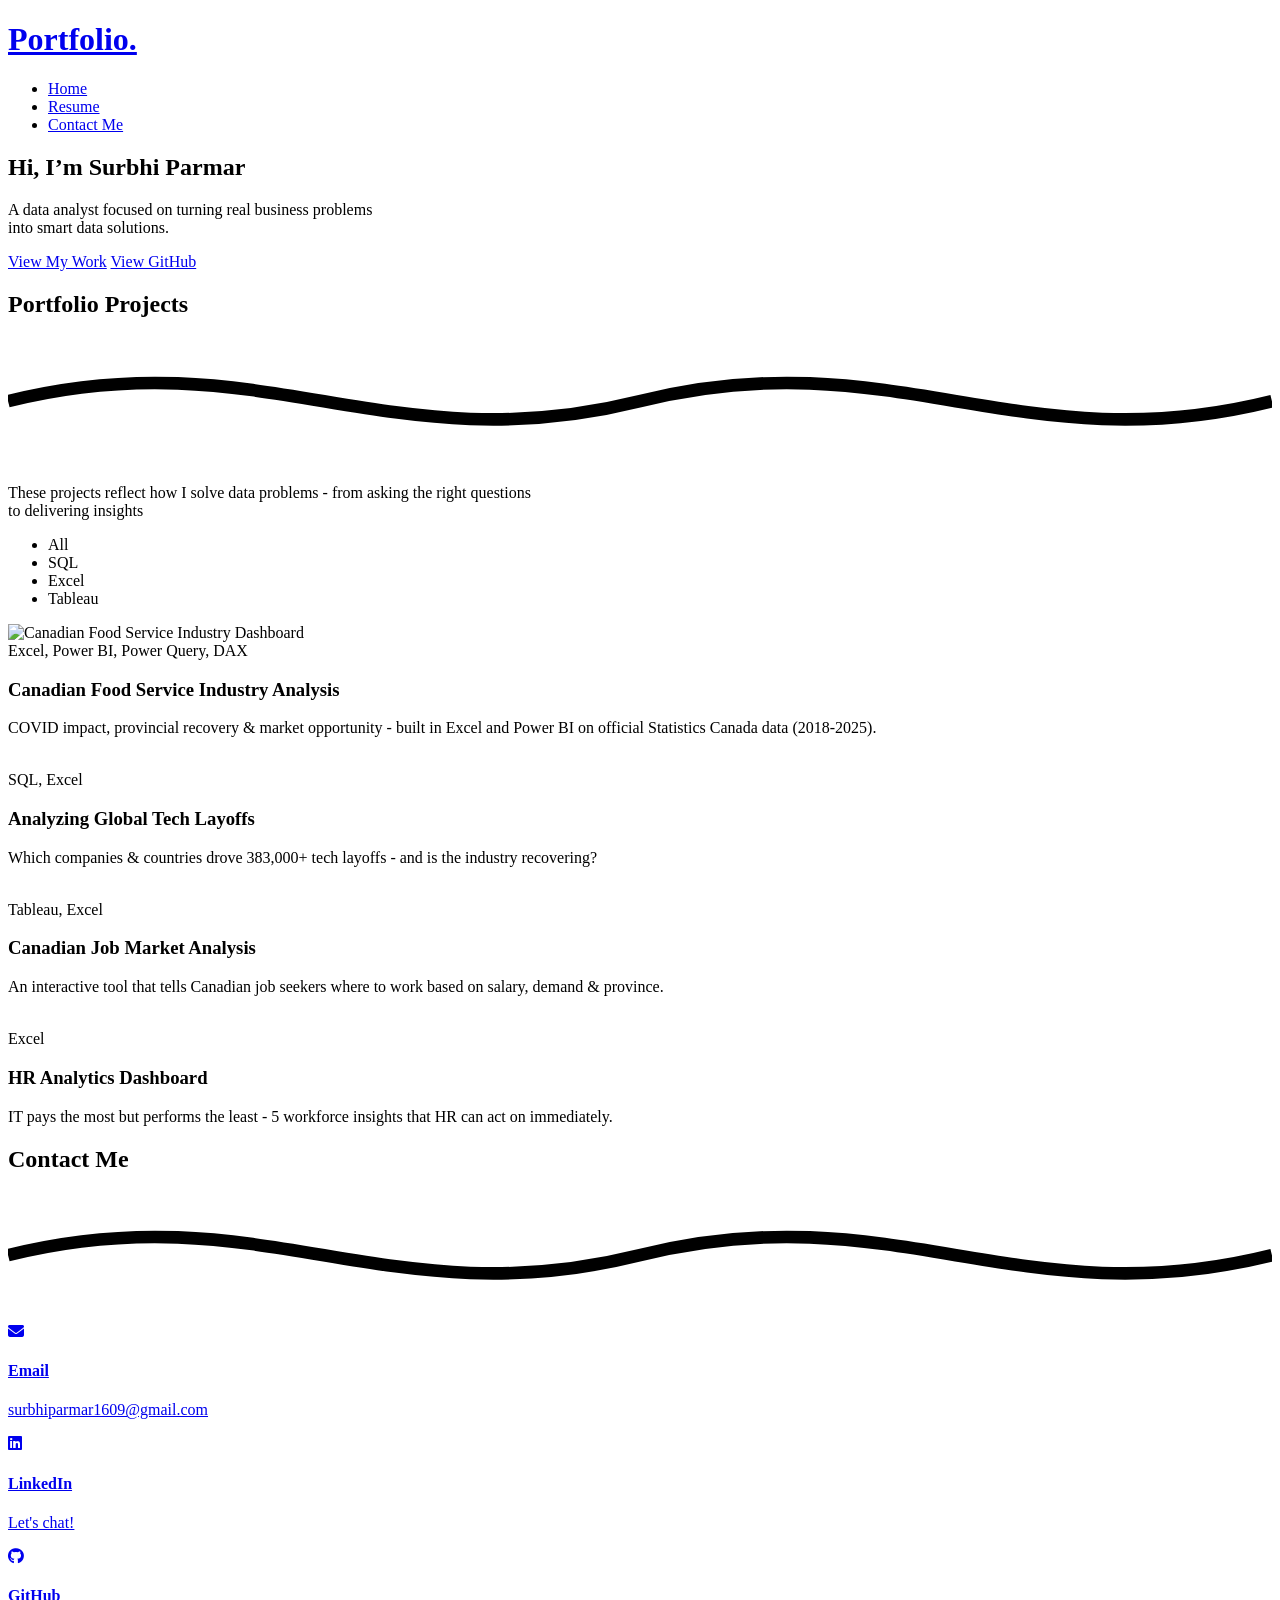
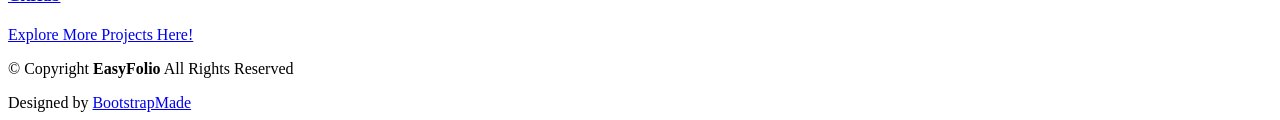
==== commit 8504be56: "Add files via upload" ====
--- a/index.html
+++ b/index.html
@@ -436,7 +436,7 @@
             <path d="M 0,10 C 40,0 60,20 100,10 C 140,0 160,20 200,10" fill="none" stroke="currentColor" stroke-width="2"></path>
           </svg>
         </div>
-        <p>These projects reflect how I solve data problems—from asking the right questions </br> to delivering insights</p>
+        <p>These projects reflect how I solve data problems - from asking the right questions </br> to delivering insights</p>
       </div><!-- End Section Title -->
 
       <div class="container" data-aos="fade-up" data-aos-delay="100">
@@ -466,9 +466,9 @@
       </div>
     </div>
     <div class="portfolio-content">
-      <span class="category">Excel, Power Query, Power Pivot, DAX</span>
+      <span class="category">Excel, Power BI, Power Query, DAX</span>
       <h3>Canadian Food Service Industry Analysis</h3>
-      <p>COVID impact, provincial recovery & market opportunity - built on official Statistics Canada data (2018–2025).</p>
+      <p><p>COVID impact, provincial recovery & market opportunity - built in Excel and Power BI on official Statistics Canada data (2018-2025).</p></p>
     </div>
   </div>
 </div><!-- End Portfolio Item -->
@@ -510,7 +510,7 @@
                 </div>
                 <div class="portfolio-content">
                   <span class="category">Tableau, Excel</span>
-                  <h3>Job Market Analysis</h3>
+                  <h3>Canadian Job Market Analysis</h3>
                   <p><p>An interactive tool that tells Canadian job seekers where to work based on salary, demand & province.</p></p>
                 </div>
               </div>
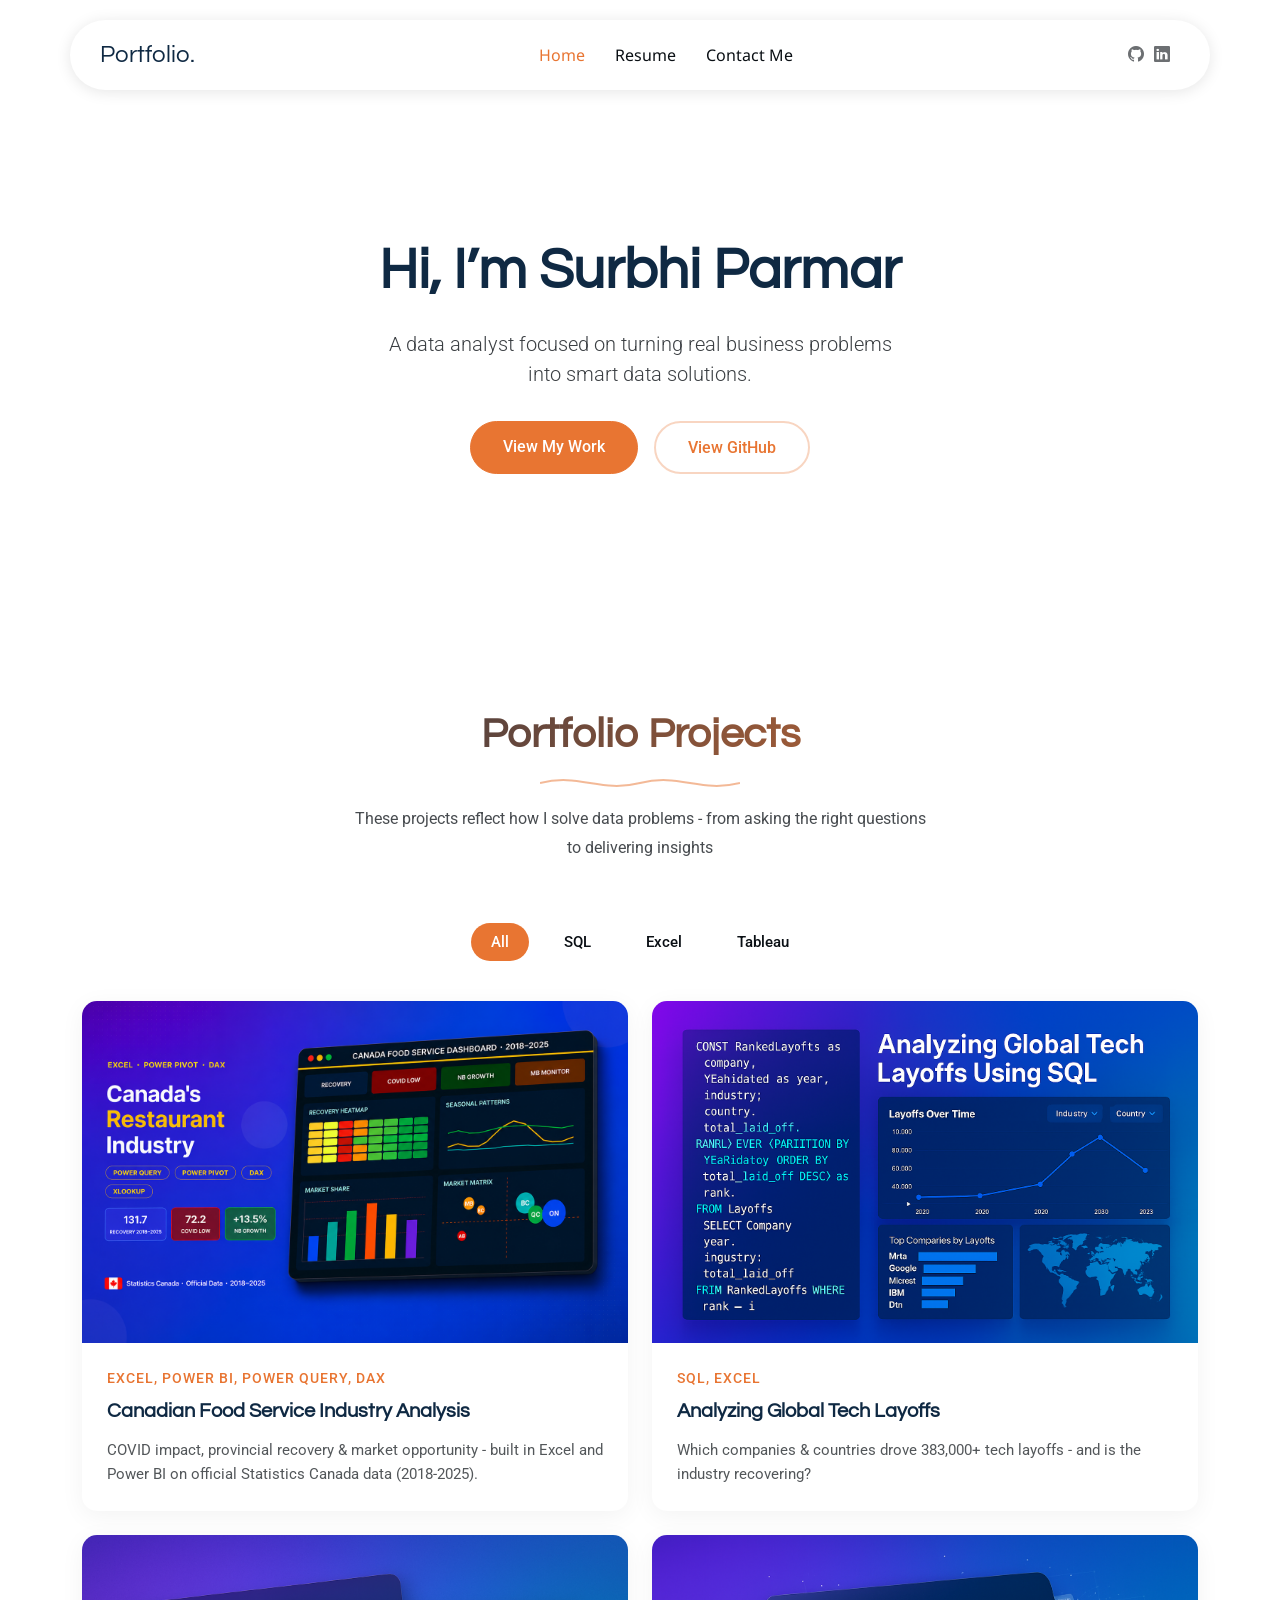
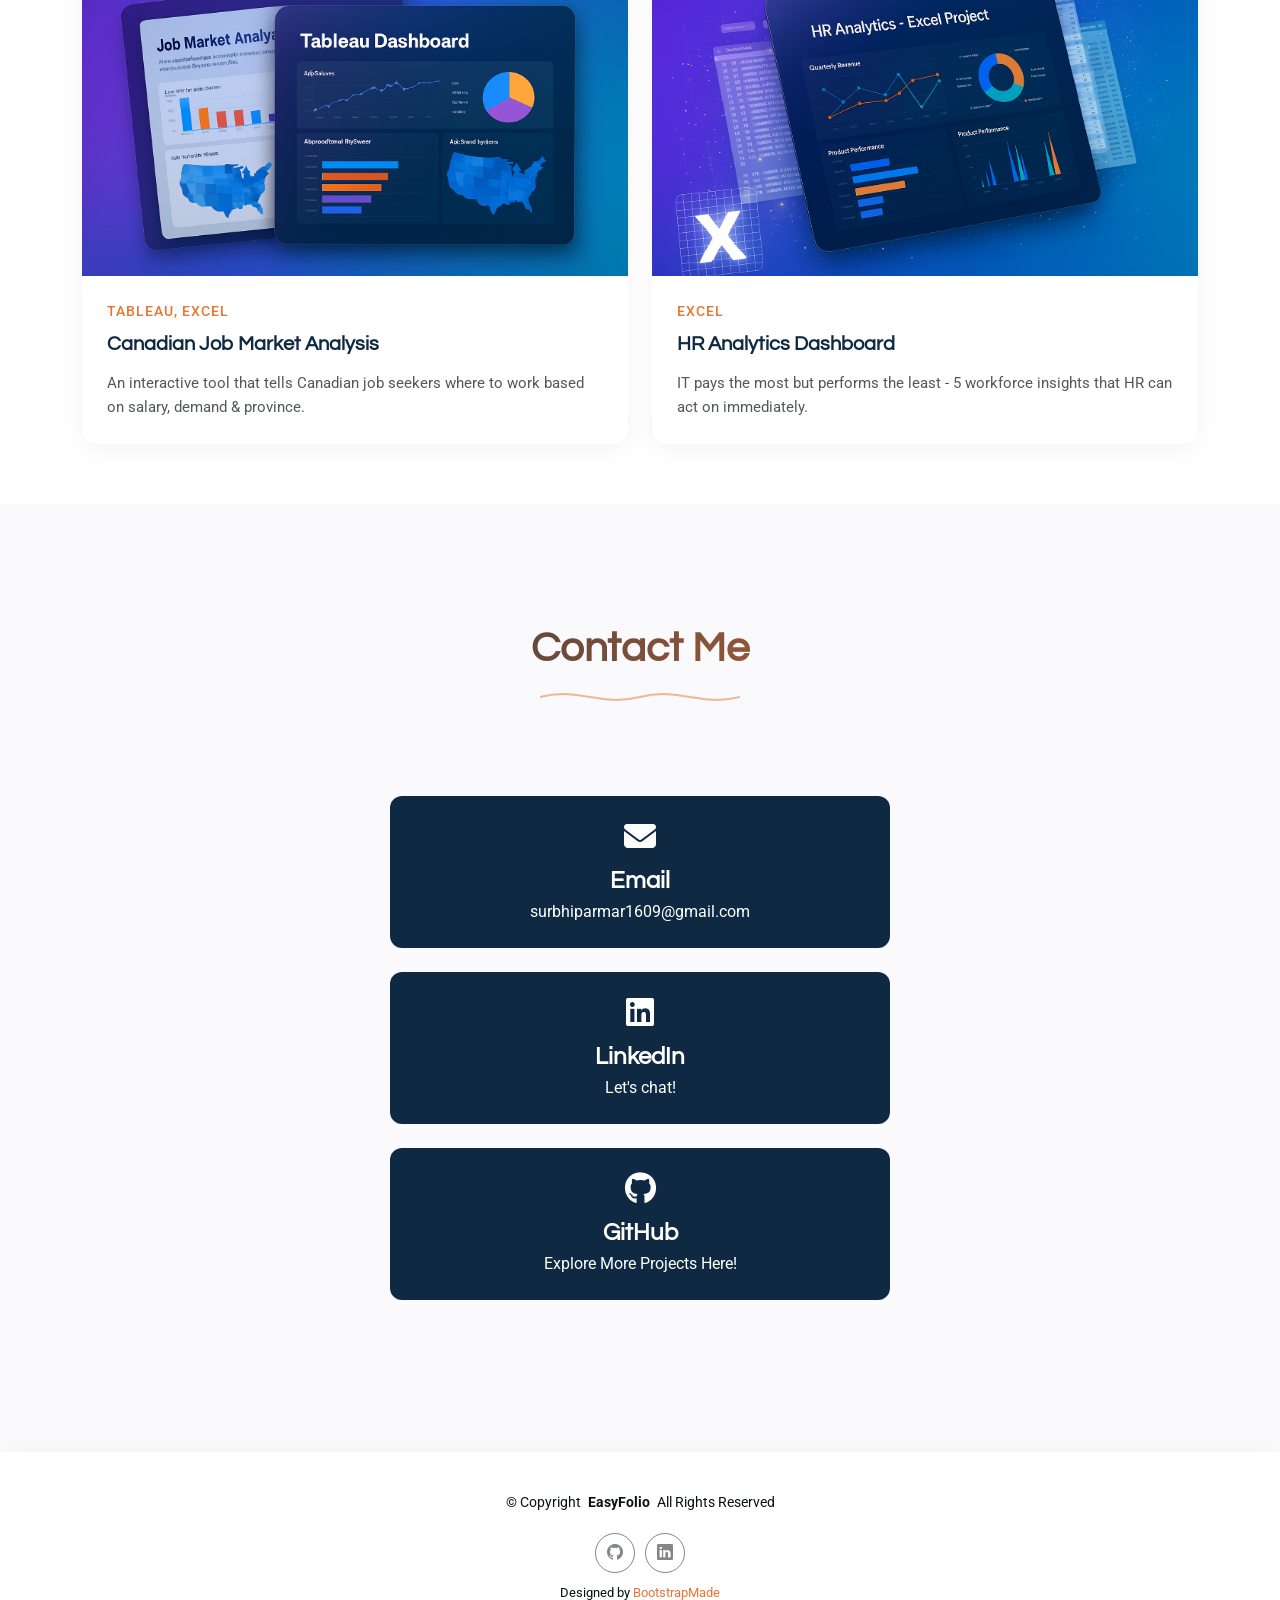
==== commit aaddf67d: "index file changes for og image" ====
--- a/index.html
+++ b/index.html
@@ -7,6 +7,11 @@
   <title>Surbhi Parmar Portfolio</title>
   <meta name="description" content="">
   <meta name="keywords" content="">
+  <meta property="og:title" content="Surbhi Parmar | Data Coordinator & Reporting Analyst">
+<meta property="og:description" content="Data portfolio featuring SQL, Excel, Power BI and Tableau projects.">
+<meta property="og:image" content="https://surbhiparmar01.github.io/SurbhiParmarPortfolio/assets/img/og-image.png">
+<meta property="og:url" content="https://surbhiparmar01.github.io/SurbhiParmarPortfolio/">
+<meta property="og:type" content="website">
 
   <!-- Favicons -->
   <link href="assets/img/favicon.png" rel="icon">
--- a/assets/css/main.css
+++ b/assets/css/main.css
@@ -0,0 +1,3348 @@
+/**
+* Template Name: EasyFolio
+* Template URL: https://bootstrapmade.com/easyfolio-bootstrap-portfolio-template/
+* Updated: Feb 21 2025 with Bootstrap v5.3.3
+* Author: BootstrapMade.com
+* License: https://bootstrapmade.com/license/
+*/
+
+/*--------------------------------------------------------------
+# Font & Color Variables
+# Help: https://bootstrapmade.com/color-system/
+--------------------------------------------------------------*/
+/* Fonts */
+:root {
+  --default-font: "Roboto",  system-ui, -apple-system, "Segoe UI", Roboto, "Helvetica Neue", Arial, "Noto Sans", "Liberation Sans", sans-serif, "Apple Color Emoji", "Segoe UI Emoji", "Segoe UI Symbol", "Noto Color Emoji";
+  --heading-font: "Questrial",  sans-serif;
+  --nav-font: "Noto Sans",  sans-serif;
+}
+
+/* Global Colors - The following color variables are used throughout the website. Updating them here will change the color scheme of the entire website */
+:root { 
+  --background-color: #ffffff; /* Background color for the entire website, including individual sections */
+  --default-color: #0a0f14; /* Default color used for the majority of the text content across the entire website */
+  --heading-color: #0f2943; /* Color for headings, subheadings and title throughout the website */
+  --accent-color: #e87532; /* Accent color that represents your brand on the website. It's used for buttons, links, and other elements that need to stand out */
+  --surface-color: #ffffff; /* The surface color is used as a background of boxed elements within sections, such as cards, icon boxes, or other elements that require a visual separation from the global background. */
+  --contrast-color: #ffffff; /* Contrast color for text, ensuring readability against backgrounds of accent, heading, or default colors. */
+}
+
+/* Nav Menu Colors - The following color variables are used specifically for the navigation menu. They are separate from the global colors to allow for more customization options */
+:root {
+  --nav-color: #0a0f14;  /* The default color of the main navmenu links */
+  --nav-hover-color: #e87532; /* Applied to main navmenu links when they are hovered over or active */
+  --nav-mobile-background-color: #ffffff; /* Used as the background color for mobile navigation menu */
+  --nav-dropdown-background-color: #ffffff; /* Used as the background color for dropdown items that appear when hovering over primary navigation items */
+  --nav-dropdown-color: #0a0f14; /* Used for navigation links of the dropdown items in the navigation menu. */
+  --nav-dropdown-hover-color: #e87532; /* Similar to --nav-hover-color, this color is applied to dropdown navigation links when they are hovered over. */
+}
+
+/* Color Presets - These classes override global colors when applied to any section or element, providing reuse of the sam color scheme. */
+
+.light-background {
+  --background-color: #faf9fb;
+  --surface-color: #ffffff;
+}
+
+.dark-background {
+  --background-color: #060606;
+  --default-color: #ffffff;
+  --heading-color: #ffffff;
+  --surface-color: #252525;
+  --contrast-color: #ffffff;
+}
+
+/* Smooth scroll */
+:root {
+  scroll-behavior: smooth;
+}
+
+
+/* Card */
+
+
+
+/* Fix sticky card overlapping header */
+.sticky-top-custom {
+  position: sticky;
+  top: 100px; /* Adjust this if your header is taller */
+  z-index: 10;
+  display: flex;
+  align-items: flex-start;
+  gap: 16px;
+}
+
+/* Left vertical line */
+.sticky-top-custom::before {
+  content: '';
+  width: 4px;
+  height: 100%;
+  background-color: #e87532;
+  border-radius: 4px;
+  display: inline-block;
+}
+
+/* Card Styling  */
+
+
+/* Base card style update */
+.sticky-top-custom {
+    position: static;
+
+}
+
+.sticky-top-custom .card {
+  border-radius: 16px;
+  background: linear-gradient(135deg, #ffffff, #f9fbfc);
+  box-shadow: 0 8px 24px rgba(15, 41, 67, 0.12);
+  padding: 24px;
+  transition: all 0.3s ease;
+  width: 100%;
+  font-family: 'Segoe UI', Tahoma, Geneva, Verdana, sans-serif;
+  border: 1px solid #e5e5e5;
+  position: relative;
+}
+
+/* Add left accent border */
+.sticky-top-custom .card::before {
+  content: "";
+  position: absolute;
+  top: 24px;
+  bottom: 24px;
+  left: 0;
+  width: 2px;
+  background-color: #e87532;
+  border-radius: 2px;
+}
+
+/* On hover, lift and glow */
+.sticky-top-custom .card:hover {
+  box-shadow: 0 16px 36px rgba(15, 41, 67, 0.18);
+  transform: translateY(-5px) scale(1.01);
+}
+
+
+/* Title & Subheadings */
+.sticky-top-custom .card-title {
+  font-size: 26px;
+  font-weight: 600;
+  color: #0f2943;
+  margin-bottom: 20px;
+  border-bottom: 1px solid #eaeaea;
+  padding-bottom: 8px;
+}
+
+.sticky-top-custom strong {
+  color: #e87532;
+}
+
+/* Text and List */
+.sticky-top-custom p {
+  font-size: 14px;
+  color: #333;
+  margin-bottom: 20px;
+  line-height: 1.6;
+}
+
+.sticky-top-custom ul {
+  list-style-type: disc;
+  padding-left: 20px;
+  color: #444;
+  font-size: 14px;
+}
+
+/* GitHub Button */
+.sticky-top-custom .btn-outline-primary {
+  margin-top: 16px;
+  padding: 10px 16px;
+  border-radius: 8px;
+  font-weight: 500;
+  background-color: #e87532;
+  border-color: #e87532;
+  color: #fff;
+  transition: all 0.3s ease;
+}
+
+.sticky-top-custom .btn-outline-primary:hover {
+ background-color: color-mix(in srgb, var(--accent-color), transparent 15%);
+  border-color: color-mix(in srgb, var(--accent-color), transparent 15%);
+  transform: translateY(-2px);
+}
+ 
+/* Remove unwanted blue background after click */
+.sticky-top-custom .btn-outline-primary:focus:active {
+  background-color: #e87532;
+  border-color: #e87532;
+  color: #fff;
+  box-shadow: none;
+  outline: none;
+}
+
+
+
+
+/* Responsive Behavior */
+@media (max-width: 991px) {
+  .sticky-top-custom {
+    position: static;
+    flex-direction: column;
+    gap: 0;
+    margin-top: 40px;
+  }
+
+  .sticky-top-custom::before {
+    display: none;
+  }
+}
+
+/* Make sure the sticky doesn't break on smaller screens */
+@media (max-width: 991.98px) {
+  .sticky-top-custom {
+    position: static;
+    margin-top: 2rem;
+  }
+}
+
+
+
+/* Mobile Responsive */
+@media (max-width: 991px) {
+  .sticky-top-custom {
+    position: static;
+    margin-top: 40px;
+  }
+}
+
+
+
+
+
+/*--------------------------------------------------------------
+# Contact Me Section
+--------------------------------------------------------------*/
+
+.contact-cards {
+  display: flex;
+  flex-direction: column;
+  gap: 1.5rem;
+  align-items: center;
+  padding: 2rem;
+}
+
+.contact-card {
+  width: 100%;
+  max-width: 500px;
+  background-color: #0f2943;
+  color: white;
+  padding: 1.5rem;
+  border-radius: 12px;
+  text-align: center;
+  text-decoration: none;
+  transition: transform 0.3s ease, box-shadow 0.3s ease;
+}
+
+.contact-card i {
+  font-size: 2rem;
+  margin-bottom: 0.6rem;
+  color: white;
+}
+
+.contact-card h4 {
+  margin: 0.3rem 0;
+  font-weight: bold;
+  color: white;
+}
+
+.contact-card p {
+  color: white;
+  margin: 0;
+}
+
+.contact-card:hover {
+  transform: translateY(-5px);
+  box-shadow: 0 4px 12px rgba(232, 117, 50, 0.2);
+}
+
+.contact-card:hover h4,
+.contact-card:hover p {
+  text-decoration: underline;
+}
+
+
+
+
+
+/*--------------------------------------------------------------
+# General Styling & Shared Classes
+--------------------------------------------------------------*/
+body {
+  color: var(--default-color);
+  background-color: var(--background-color);
+  font-family: var(--default-font);
+}
+
+a {
+  color: var(--accent-color);
+  text-decoration: none;
+  transition: 0.3s;
+}
+
+a:hover {
+  color: color-mix(in srgb, var(--accent-color), transparent 25%);
+  text-decoration: none;
+}
+
+h1,
+h2,
+h3,
+h4,
+h5,
+h6 {
+  color: var(--heading-color);
+  font-family: var(--heading-font);
+}
+
+/* PHP Email Form Messages
+------------------------------*/
+.php-email-form .error-message {
+  display: none;
+  background: #df1529;
+  color: #ffffff;
+  text-align: left;
+  padding: 15px;
+  margin-bottom: 24px;
+  font-weight: 600;
+}
+
+.php-email-form .sent-message {
+  display: none;
+  color: #ffffff;
+  background: #059652;
+  text-align: center;
+  padding: 15px;
+  margin-bottom: 24px;
+  font-weight: 600;
+}
+
+.php-email-form .loading {
+  display: none;
+  background: var(--surface-color);
+  text-align: center;
+  padding: 15px;
+  margin-bottom: 24px;
+}
+
+.php-email-form .loading:before {
+  content: "";
+  display: inline-block;
+  border-radius: 50%;
+  width: 24px;
+  height: 24px;
+  margin: 0 10px -6px 0;
+  border: 3px solid var(--accent-color);
+  border-top-color: var(--surface-color);
+  animation: php-email-form-loading 1s linear infinite;
+}
+
+@keyframes php-email-form-loading {
+  0% {
+    transform: rotate(0deg);
+  }
+
+  100% {
+    transform: rotate(360deg);
+  }
+}
+
+/*--------------------------------------------------------------
+# Global Header
+--------------------------------------------------------------*/
+.header {
+  color: var(--default-color);
+  background-color: var(--background-color);
+  padding: 20px 0;
+  transition: all 0.5s;
+  z-index: 997;
+}
+
+.header .header-container {
+  background: var(--surface-color);
+  border-radius: 50px;
+  padding: 5px 25px;
+  box-shadow: 0px 2px 15px rgba(0, 0, 0, 0.1);
+}
+
+.header .logo {
+  line-height: 1;
+}
+
+.header .logo img {
+  max-height: 36px;
+  margin-right: 8px;
+}
+
+.header .logo h1 {
+  font-size: 24px;
+  margin: 0;
+  padding-left: 5px;
+  font-weight: 500;
+  color: var(--heading-color);
+}
+
+.header .header-social-links {
+  padding-right: 15px;
+}
+
+.header .header-social-links a {
+  color: color-mix(in srgb, var(--default-color), transparent 40%);
+  padding-left: 6px;
+  display: inline-block;
+  transition: 0.3s;
+  font-size: 16px;
+}
+
+.header .header-social-links a:hover {
+  color: var(--accent-color);
+}
+
+.header .header-social-links a i {
+  line-height: 0px;
+}
+
+@media (max-width: 1200px) {
+  .header {
+    padding-top: 10px;
+  }
+
+  .header .header-container {
+    margin-left: 10px;
+    margin-right: 10px;
+    padding: 10px 5px 10px 15px;
+  }
+
+  .header .logo {
+    order: 1;
+  }
+
+  .header .header-social-links {
+    order: 2;
+  }
+
+  .header .navmenu {
+    order: 3;
+  }
+}
+
+/*--------------------------------------------------------------
+# Navigation Menu
+--------------------------------------------------------------*/
+/* Navmenu - Desktop */
+@media (min-width: 1200px) {
+  .navmenu {
+    padding: 0;
+  }
+
+  .navmenu ul {
+    margin: 0;
+    padding: 0;
+    display: flex;
+    list-style: none;
+    align-items: center;
+  }
+
+  .navmenu li {
+    position: relative;
+  }
+
+  .navmenu a,
+  .navmenu a:focus {
+    color: var(--nav-color);
+    padding: 18px 15px;
+    font-size: 16px;
+    font-family: var(--nav-font);
+    font-weight: 400;
+    display: flex;
+    align-items: center;
+    justify-content: space-between;
+    white-space: nowrap;
+    transition: 0.3s;
+  }
+
+  .navmenu a i,
+  .navmenu a:focus i {
+    font-size: 12px;
+    line-height: 0;
+    margin-left: 5px;
+    transition: 0.3s;
+  }
+
+  .navmenu li:last-child a {
+    padding-right: 0;
+  }
+
+  .navmenu li:hover>a,
+  .navmenu .active,
+  .navmenu .active:focus {
+    color: var(--nav-hover-color);
+  }
+
+  .navmenu .dropdown ul {
+    margin: 0;
+    padding: 10px 0;
+    background: var(--nav-dropdown-background-color);
+    display: block;
+    position: absolute;
+    visibility: hidden;
+    left: 14px;
+    top: 130%;
+    opacity: 0;
+    transition: 0.3s;
+    border-radius: 4px;
+    z-index: 99;
+    box-shadow: 0px 0px 30px rgba(0, 0, 0, 0.1);
+  }
+
+  .navmenu .dropdown ul li {
+    min-width: 200px;
+  }
+
+  .navmenu .dropdown ul a {
+    padding: 10px 20px;
+    font-size: 15px;
+    text-transform: none;
+    color: var(--nav-dropdown-color);
+  }
+
+  .navmenu .dropdown ul a i {
+    font-size: 12px;
+  }
+
+  .navmenu .dropdown ul a:hover,
+  .navmenu .dropdown ul .active:hover,
+  .navmenu .dropdown ul li:hover>a {
+    color: var(--nav-dropdown-hover-color);
+  }
+
+  .navmenu .dropdown:hover>ul {
+    opacity: 1;
+    top: 100%;
+    visibility: visible;
+  }
+
+  .navmenu .dropdown .dropdown ul {
+    top: 0;
+    left: -90%;
+    visibility: hidden;
+  }
+
+  .navmenu .dropdown .dropdown:hover>ul {
+    opacity: 1;
+    top: 0;
+    left: -100%;
+    visibility: visible;
+  }
+}
+
+/* This targets nav links and ensures no underline */
+.portfolio-details-page .navmenu a {
+  text-decoration: none !important;
+  border-bottom: none !important;
+}
+
+
+/* Remove underline from logo text link */
+.logo {
+  text-decoration: none !important;
+}
+
+
+/* Navmenu - Mobile */
+@media (max-width: 1199px) {
+  .mobile-nav-toggle {
+    color: var(--nav-color);
+    font-size: 28px;
+    line-height: 0;
+    margin-right: 10px;
+    cursor: pointer;
+    transition: color 0.3s;
+  }
+
+  .navmenu {
+    padding: 0;
+    z-index: 9997;
+  }
+
+  .navmenu ul {
+    display: none;
+    list-style: none;
+    position: absolute;
+    inset: 60px 20px 20px 20px;
+    padding: 10px 0;
+    margin: 0;
+    border-radius: 6px;
+    background-color: var(--nav-mobile-background-color);
+    overflow-y: auto;
+    transition: 0.3s;
+    z-index: 9998;
+    box-shadow: 0px 0px 30px rgba(0, 0, 0, 0.1);
+  }
+
+  .navmenu a,
+  .navmenu a:focus {
+    color: var(--nav-dropdown-color);
+    padding: 10px 20px;
+    font-family: var(--nav-font);
+    font-size: 17px;
+    font-weight: 500;
+    display: flex;
+    align-items: center;
+    justify-content: space-between;
+    white-space: nowrap;
+    transition: 0.3s;
+  }
+
+  .navmenu a i,
+  .navmenu a:focus i {
+    font-size: 12px;
+    line-height: 0;
+    margin-left: 5px;
+    width: 30px;
+    height: 30px;
+    display: flex;
+    align-items: center;
+    justify-content: center;
+    border-radius: 50%;
+    transition: 0.3s;
+    background-color: color-mix(in srgb, var(--accent-color), transparent 90%);
+  }
+
+  .navmenu a i:hover,
+  .navmenu a:focus i:hover {
+    background-color: var(--accent-color);
+    color: var(--contrast-color);
+  }
+
+  .navmenu a:hover,
+  .navmenu .active,
+  .navmenu .active:focus {
+    color: var(--nav-dropdown-hover-color);
+  }
+
+  .navmenu .active i,
+  .navmenu .active:focus i {
+    background-color: var(--accent-color);
+    color: var(--contrast-color);
+    transform: rotate(180deg);
+  }
+
+  .navmenu .dropdown ul {
+    position: static;
+    display: none;
+    z-index: 99;
+    padding: 10px 0;
+    margin: 10px 20px;
+    background-color: var(--nav-dropdown-background-color);
+    border: 1px solid color-mix(in srgb, var(--default-color), transparent 90%);
+    box-shadow: none;
+    transition: all 0.5s ease-in-out;
+  }
+
+  .navmenu .dropdown ul ul {
+    background-color: rgba(33, 37, 41, 0.1);
+  }
+
+  .navmenu .dropdown>.dropdown-active {
+    display: block;
+    background-color: rgba(33, 37, 41, 0.03);
+  }
+
+  .mobile-nav-active {
+    overflow: hidden;
+  }
+
+  .mobile-nav-active .mobile-nav-toggle {
+    color: #fff;
+    position: absolute;
+    font-size: 32px;
+    top: 15px;
+    right: 15px;
+    margin-right: 0;
+    z-index: 9999;
+  }
+
+  .mobile-nav-active .navmenu {
+    position: fixed;
+    overflow: hidden;
+    inset: 0;
+    background: rgba(33, 37, 41, 0.8);
+    transition: 0.3s;
+  }
+
+  .mobile-nav-active .navmenu>ul {
+    display: block;
+  }
+}
+
+/*--------------------------------------------------------------
+# Global Footer
+--------------------------------------------------------------*/
+.footer {
+  color: var(--default-color);
+  background-color: var(--background-color);
+  font-size: 14px;
+  padding: 40px 0;
+  position: relative;
+  box-shadow: 0 5px 25px rgba(0, 0, 0, 0.05);
+}
+
+.footer .copyright p {
+  margin-bottom: 0;
+}
+
+.footer .social-links {
+  margin-top: 20px;
+}
+
+.footer .social-links a {
+  display: flex;
+  align-items: center;
+  justify-content: center;
+  width: 40px;
+  height: 40px;
+  border-radius: 50%;
+  border: 1px solid color-mix(in srgb, var(--default-color), transparent 50%);
+  font-size: 16px;
+  color: color-mix(in srgb, var(--default-color), transparent 50%);
+  margin: 0 5px;
+  transition: 0.3s;
+}
+
+.footer .social-links a:hover {
+  color: var(--accent-color);
+  border-color: var(--accent-color);
+}
+
+.footer .credits {
+  margin-top: 10px;
+  font-size: 13px;
+  text-align: center;
+}
+
+/*--------------------------------------------------------------
+# Scroll Top Button
+--------------------------------------------------------------*/
+.scroll-top {
+  position: fixed;
+  visibility: hidden;
+  opacity: 0;
+  right: 15px;
+  bottom: -15px;
+  z-index: 99999;
+  background-color: var(--accent-color);
+  width: 44px;
+  height: 44px;
+  border-radius: 50px;
+  transition: all 0.4s;
+}
+
+.scroll-top i {
+  font-size: 24px;
+  color: var(--contrast-color);
+  line-height: 0;
+}
+
+.scroll-top:hover {
+  background-color: color-mix(in srgb, var(--accent-color), transparent 20%);
+  color: var(--contrast-color);
+}
+
+.scroll-top.active {
+  visibility: visible;
+  opacity: 1;
+  bottom: 15px;
+}
+
+/*--------------------------------------------------------------
+# Disable aos animation delay on mobile devices
+--------------------------------------------------------------*/
+@media screen and (max-width: 768px) {
+  [data-aos-delay] {
+    transition-delay: 0 !important;
+  }
+}
+
+/*--------------------------------------------------------------
+# Global Page Titles & Breadcrumbs
+--------------------------------------------------------------*/
+.page-title {
+  text-align: center;
+  padding: 20px 0;
+}
+
+.page-title .breadcrumbs {
+  margin-bottom: 1.5rem;
+}
+
+.page-title .breadcrumbs .breadcrumb {
+  justify-content: center;
+  margin: 0;
+  padding: 0;
+  background: none;
+}
+
+.page-title .breadcrumbs .breadcrumb .breadcrumb-item {
+  font-size: 0.9rem;
+  color: color-mix(in srgb, var(--default-color), transparent 30%);
+}
+
+.page-title .breadcrumbs .breadcrumb .breadcrumb-item.active {
+  color: var(--accent-color);
+}
+
+.page-title .breadcrumbs .breadcrumb .breadcrumb-item a {
+  color: inherit;
+  text-decoration: none;
+  transition: color 0.3s ease;
+}
+
+.page-title .breadcrumbs .breadcrumb .breadcrumb-item a:hover {
+  color: var(--accent-color);
+}
+
+.page-title .breadcrumbs .breadcrumb .breadcrumb-item a i {
+  font-size: 0.9rem;
+  margin-right: 0.2rem;
+}
+
+.page-title .breadcrumbs .breadcrumb .breadcrumb-item+.breadcrumb-item::before {
+  color: color-mix(in srgb, var(--default-color), transparent 50%);
+}
+
+.page-title .title-wrapper {
+  max-width: 800px;
+  margin: 0 auto;
+  padding: 1rem 0;
+}
+
+.page-title .title-wrapper h1 {
+  font-size: 2.5rem;
+  margin-bottom: 1rem;
+  font-weight: 700;
+  color: var(--heading-color);
+}
+
+.page-title .title-wrapper p {
+  font-size: 1.1rem;
+  color: color-mix(in srgb, var(--default-color), transparent 20%);
+  margin: 0;
+  line-height: 1.6;
+}
+
+@media (max-width: 768px) {
+  .page-title .title-wrapper h1 {
+    font-size: 2rem;
+  }
+
+  .page-title .title-wrapper p {
+    font-size: 1rem;
+  }
+}
+
+@media (max-width: 576px) {
+  .page-title .title-wrapper h1 {
+    font-size: 1.75rem;
+  }
+}
+
+/*--------------------------------------------------------------
+# Global Sections
+--------------------------------------------------------------*/
+section,
+.section {
+  color: var(--default-color);
+  background-color: var(--background-color);
+  padding: 60px 0;
+  scroll-margin-top: 90px;
+  overflow: clip;
+}
+
+@media (max-width: 1199px) {
+
+  section,
+  .section {
+    scroll-margin-top: 66px;
+  }
+}
+
+/*--------------------------------------------------------------
+# Global Section Titles
+--------------------------------------------------------------*/
+.section-title {
+  text-align: center;
+  padding-bottom: 60px;
+  position: relative;
+}
+
+.section-title h2 {
+  font-size: 42px;
+  font-weight: 700;
+  margin-bottom: 10px;
+  background: linear-gradient(120deg, var(--heading-color), var(--accent-color));
+  -webkit-background-clip: text;
+  -webkit-text-fill-color: transparent;
+  background-clip: text;
+  position: relative;
+}
+
+.section-title .title-shape {
+  width: 200px;
+  height: 20px;
+  margin: 0 auto;
+  color: var(--accent-color);
+  opacity: 0.5;
+}
+
+.section-title .title-shape svg {
+  width: 100%;
+  height: 100%;
+}
+
+.section-title p {
+  margin: 15px auto 0;
+  font-size: 16px;
+  max-width: 700px;
+  color: color-mix(in srgb, var(--default-color), transparent 25%);
+  line-height: 1.8;
+}
+
+@media (max-width: 768px) {
+  .section-title h2 {
+    font-size: 32px;
+  }
+
+  .section-title .subtitle-wrapper .subtitle {
+    font-size: 13px;
+  }
+}
+
+/*--------------------------------------------------------------
+# Hero Section
+--------------------------------------------------------------*/
+
+/* Custom center-align styling for hero section */
+.hero {
+  display: flex;
+  justify-content: center;
+  align-items: center;
+  text-align: center;
+  height: 60vh; /* Full viewport height */
+  background-color: var(--background-color); /* Keep background styling consistent */
+  padding: 0; /* Remove default padding */
+}
+
+.hero .container {
+  max-width: 700px;
+}
+
+.hero .content h2 {
+  font-size: 3rem;
+  font-weight: 700;
+  margin-bottom: 1rem;
+}
+
+.hero .lead {
+  font-size: 1.25rem;
+  margin-bottom: 2rem;
+}
+
+.hero .cta-buttons {
+  justify-content: center;
+  gap: 1rem;
+  flex-wrap: wrap;
+}
+
+
+
+
+
+.hero {
+  padding: 80px 0;
+  position: relative;
+  overflow: hidden;
+}
+
+.hero .content h2 {
+  font-size: 3.5rem;
+  font-weight: 700;
+  line-height: 1.2;
+  margin-bottom: 1.5rem;
+}
+
+@media (max-width: 991px) {
+  .hero .content h2 {
+    font-size: 2.5rem;
+  }
+}
+
+.hero .content .lead {
+  font-size: 1.25rem;
+  margin-bottom: 2rem;
+  color: color-mix(in srgb, var(--default-color), transparent 20%);
+}
+
+.hero .cta-buttons {
+  display: flex;
+  gap: 1rem;
+  margin-bottom: 3rem;
+}
+
+@media (max-width: 576px) {
+  .hero .cta-buttons {
+    flex-direction: column;
+  }
+}
+
+.hero .cta-buttons .btn {
+  padding: 0.8rem 2rem;
+  font-size: 1rem;
+  font-weight: 500;
+  border-radius: 50px;
+  transition: all 0.3s ease;
+}
+
+.hero .cta-buttons .btn.btn-primary {
+  background-color: var(--accent-color);
+  border-color: var(--accent-color);
+  color: var(--contrast-color);
+}
+
+.hero .cta-buttons .btn.btn-primary:hover {
+  background-color: color-mix(in srgb, var(--accent-color), transparent 15%);
+  border-color: color-mix(in srgb, var(--accent-color), transparent 15%);
+  transform: translateY(-2px);
+}
+
+.hero .cta-buttons .btn.btn-outline {
+  border: 2px solid color-mix(in srgb, var(--accent-color), transparent 70%);
+  color: var(--accent-color);
+  background: transparent;
+}
+
+.hero .cta-buttons .btn.btn-outline:hover {
+  background-color: var(--accent-color);
+  color: var(--contrast-color);
+  transform: translateY(-2px);
+}
+
+.hero .hero-stats {
+  display: flex;
+  gap: 3rem;
+  margin-top: 2rem;
+}
+
+@media (max-width: 576px) {
+  .hero .hero-stats {
+    flex-direction: column;
+    gap: 1.5rem;
+  }
+}
+
+.hero .hero-stats .stat-item .stat-number {
+  display: block;
+  font-size: 2.5rem;
+  font-weight: 700;
+  color: var(--heading-color);
+  line-height: 1;
+}
+
+.hero .hero-stats .stat-item .stat-label {
+  font-size: 0.9rem;
+  color: color-mix(in srgb, var(--default-color), transparent 30%);
+  margin-top: 0.5rem;
+  display: block;
+}
+
+.hero .hero-image {
+  position: relative;
+  padding: 2rem;
+}
+
+.hero .hero-image img {
+  position: relative;
+  z-index: 2;
+}
+
+.hero .hero-image .shape-1,
+.hero .hero-image .shape-2 {
+  position: absolute;
+  border-radius: 30% 70% 70% 30%/30% 30% 70% 70%;
+  z-index: 1;
+}
+
+.hero .hero-image .shape-1 {
+  width: 300px;
+  height: 300px;
+  background-color: color-mix(in srgb, var(--accent-color), transparent 85%);
+  top: -20px;
+  right: -20px;
+  animation: morphShape 15s linear infinite;
+}
+
+.hero .hero-image .shape-2 {
+  width: 200px;
+  height: 200px;
+  background-color: color-mix(in srgb, var(--heading-color), transparent 90%);
+  bottom: -20px;
+  left: -20px;
+  animation: morphShape 20s linear infinite reverse;
+}
+
+@media (max-width: 991px) {
+  .hero {
+    text-align: center;
+    padding: 60px 0;
+  }
+
+  .hero .cta-buttons {
+    justify-content: center;
+  }
+
+  .hero .hero-stats {
+    justify-content: center;
+  }
+
+  .hero .hero-image {
+    margin-top: 3rem;
+  }
+} 
+
+
+
+
+@keyframes morphShape {
+  0% {
+    border-radius: 30% 70% 70% 30%/30% 30% 70% 70%;
+  }
+
+  25% {
+    border-radius: 58% 42% 75% 25%/76% 46% 54% 24%;
+  }
+
+  50% {
+    border-radius: 50% 50% 33% 67%/55% 27% 73% 45%;
+  }
+
+  75% {
+    border-radius: 33% 67% 58% 42%/63% 68% 32% 37%;
+  }
+
+  100% {
+    border-radius: 30% 70% 70% 30%/30% 30% 70% 70%;
+  }
+}
+
+/*--------------------------------------------------------------
+# About Section
+--------------------------------------------------------------*/
+.about .about-image {
+  position: relative;
+}
+
+.about .about-image img {
+  box-shadow: 0 0 30px rgba(0, 0, 0, 0.1);
+}
+
+.about .about-content {
+  padding-left: 2rem;
+}
+
+@media (max-width: 991.98px) {
+  .about .about-content {
+    padding-left: 0;
+    margin-top: 3rem;
+  }
+}
+
+.about .about-content .subtitle {
+  font-size: 0.875rem;
+  font-weight: 600;
+  letter-spacing: 2px;
+  color: var(--accent-color);
+  margin-bottom: 1rem;
+  display: block;
+}
+
+.about .about-content h2 {
+  font-size: 2rem;
+  font-weight: 700;
+  margin-bottom: 1.5rem;
+}
+
+.about .about-content .lead {
+  font-size: 1.1rem;
+  color: color-mix(in srgb, var(--default-color), transparent 25%);
+}
+
+.about .personal-info {
+  margin-top: 2rem;
+  padding: 2rem;
+  background-color: var(--surface-color);
+  border-radius: 1rem;
+  box-shadow: 0 0 30px rgba(0, 0, 0, 0.05);
+}
+
+.about .personal-info .info-item {
+  display: flex;
+  flex-direction: column;
+  gap: 0.5rem;
+}
+
+.about .personal-info .info-item .label {
+  font-size: 0.875rem;
+  color: color-mix(in srgb, var(--default-color), transparent 40%);
+}
+
+.about .personal-info .info-item .value {
+  font-weight: 600;
+  color: var(--heading-color);
+}
+
+.about .signature {
+  display: flex;
+  align-items: center;
+  gap: 1.5rem;
+}
+
+.about .signature .signature-image {
+  max-width: 150px;
+}
+
+.about .signature .signature-info h4 {
+  font-size: 1.25rem;
+  margin-bottom: 0.25rem;
+}
+
+.about .signature .signature-info p {
+  font-size: 0.875rem;
+  color: color-mix(in srgb, var(--default-color), transparent 40%);
+  margin: 0;
+}
+
+/*--------------------------------------------------------------
+# Skills Section
+--------------------------------------------------------------*/
+.skills .skill-box {
+  background-color: var(--surface-color);
+  padding: 2rem;
+  border-radius: 8px;
+  box-shadow: 0 0 20px rgba(0, 0, 0, 0.05);
+}
+
+.skills .skill-box h3 {
+  font-size: 1.2rem;
+  margin-bottom: 1rem;
+  font-weight: 600;
+}
+
+.skills .skill-box p {
+  font-size: 0.9rem;
+  margin-bottom: 0.8rem;
+  opacity: 0.6;
+}
+
+.skills .skill-box .progress {
+  background-color: color-mix(in srgb, var(--accent-color), transparent 85%);
+  border-radius: 50px;
+  height: 8px;
+  margin-top: 5px;
+  overflow: hidden;
+}
+
+.skills .skill-box .progress .progress-bar {
+  background-color: var(--accent-color);
+  height: 100%;
+  position: relative;
+  border-radius: 50px;
+  transition: 0.9s;
+  width: 1px;
+}
+
+/*--------------------------------------------------------------
+# Resume Section
+--------------------------------------------------------------*/
+.resume .resume-wrapper .resume-block {
+  margin-bottom: 3rem;
+}
+
+.resume .resume-wrapper .resume-block:last-child {
+  margin-bottom: 0;
+}
+
+.resume .resume-wrapper .resume-block h2 {
+  font-size: 2rem;
+  margin-bottom: 0.8rem;
+  font-weight: 700;
+}
+
+.resume .resume-wrapper .resume-block h2 span {
+  color: var(--accent-color);
+}
+
+.resume .resume-wrapper .resume-block .lead {
+  color: color-mix(in srgb, var(--default-color), transparent 25%);
+  margin-bottom: 3rem;
+}
+
+.resume .resume-wrapper .timeline {
+  position: relative;
+}
+
+.resume .resume-wrapper .timeline::before {
+  content: "";
+  position: absolute;
+  left: 20%;
+  top: 0;
+  height: 100%;
+  width: 2px;
+  background-color: color-mix(in srgb, var(--accent-color), transparent 85%);
+}
+
+.resume .resume-wrapper .timeline .timeline-item {
+  display: flex;
+  align-items: flex-start;
+  margin-bottom: 2.5rem;
+  position: relative;
+}
+
+.resume .resume-wrapper .timeline .timeline-item:last-child {
+  margin-bottom: 0;
+}
+
+.resume .resume-wrapper .timeline .timeline-item .timeline-left {
+  width: 20%;
+  padding-right: 3rem;
+}
+
+.resume .resume-wrapper .timeline .timeline-item .timeline-left .company {
+  color: var(--heading-color);
+  font-weight: 600;
+  font-size: 1.1rem;
+  margin-bottom: 0.25rem;
+}
+
+.resume .resume-wrapper .timeline .timeline-item .timeline-left .period {
+  color: var(--accent-color);
+  font-size: 0.9rem;
+}
+
+.resume .resume-wrapper .timeline .timeline-item .timeline-dot {
+  position: absolute;
+  left: calc(20% + 1px);
+  transform: translateX(-50%);
+  width: 1rem;
+  height: 1rem;
+  background-color: var(--accent-color);
+  border-radius: 50%;
+}
+
+.resume .resume-wrapper .timeline .timeline-item .timeline-right {
+  width: 70%;
+  padding-left: 3rem;
+  margin-top: -4px;
+}
+
+.resume .resume-wrapper .timeline .timeline-item .timeline-right .position {
+  color: var(--heading-color);
+  font-size: 1.2rem;
+  margin-bottom: 0.6rem;
+  font-weight: 600;
+}
+
+.resume .resume-wrapper .timeline .timeline-item .timeline-right .description {
+  color: color-mix(in srgb, var(--default-color), transparent 25%);
+}
+
+.resume .resume-wrapper .timeline .timeline-item .timeline-right ul {
+  padding-left: 15px;
+}
+
+.resume .resume-wrapper .timeline .timeline-item .timeline-right ul li {
+  padding-bottom: 12px;
+}
+
+@media (max-width: 992px) {
+  .resume .resume-wrapper .resume-block h2 {
+    font-size: 2rem;
+  }
+
+  .resume .resume-wrapper .timeline::before {
+    left: 1rem;
+  }
+
+  .resume .resume-wrapper .timeline .timeline-item {
+    flex-direction: column;
+    margin-bottom: 20px;
+  }
+
+  .resume .resume-wrapper .timeline .timeline-item .timeline-left {
+    width: 100%;
+    text-align: left;
+    padding-right: 0;
+    padding-left: 2.5rem;
+    margin-bottom: 1.6rem;
+    margin-top: -4px;
+  }
+
+  .resume .resume-wrapper .timeline .timeline-item .timeline-dot {
+    left: calc(1rem + 1px);
+  }
+
+  .resume .resume-wrapper .timeline .timeline-item .timeline-right {
+    width: 100%;
+    padding-left: 2.5rem;
+  }
+}
+
+/*--------------------------------------------------------------
+# Portfolio Section
+--------------------------------------------------------------*/
+.portfolio .portfolio-filters-container {
+  margin-bottom: 40px;
+}
+
+.portfolio .portfolio-filters {
+  display: flex;
+  justify-content: center;
+  gap: 15px;
+  flex-wrap: wrap;
+  padding: 0;
+  margin: 0;
+  list-style: none;
+}
+
+.portfolio .portfolio-filters li {
+  font-size: 15px;
+  font-weight: 500;
+  padding: 8px 20px;
+  cursor: pointer;
+  border-radius: 30px;
+  background-color: color-mix(in srgb, var(--surface-color), transparent 50%);
+  color: var(--default-color);
+  transition: all 0.3s ease-in-out;
+}
+
+.portfolio .portfolio-filters li:hover {
+  background-color: color-mix(in srgb, var(--accent-color), transparent 85%);
+  color: var(--accent-color);
+  transform: translateY(-2px);
+}
+
+.portfolio .portfolio-filters li.filter-active {
+  background-color: var(--accent-color);
+  color: var(--contrast-color);
+}
+
+.portfolio .portfolio-card {
+  background-color: var(--surface-color);
+  border-radius: 15px;
+  overflow: hidden;
+  box-shadow: 0 5px 25px rgba(0, 0, 0, 0.05);
+  transition: all 0.3s ease-in-out;
+}
+
+.portfolio .portfolio-card:hover {
+  transform: translateY(-10px);
+  box-shadow: 0 8px 35px rgba(0, 0, 0, 0.1);
+}
+
+.portfolio .portfolio-card:hover .portfolio-overlay {
+  opacity: 1;
+  visibility: visible;
+}
+
+.portfolio .portfolio-card:hover .portfolio-overlay .portfolio-actions {
+  transform: translateY(0);
+}
+
+.portfolio .portfolio-card .portfolio-image {
+  position: relative;
+  overflow: hidden;
+  aspect-ratio: 16/10;
+}
+
+.portfolio .portfolio-card .portfolio-image img {
+  width: 100%;
+  height: 100%;
+  object-fit: cover;
+  transition: transform 0.6s ease-in-out;
+}
+
+.portfolio .portfolio-card .portfolio-overlay {
+  position: absolute;
+  top: 0;
+  left: 0;
+  width: 100%;
+  height: 100%;
+  background: linear-gradient(to top, rgba(0, 0, 0, 0.7), transparent);
+  opacity: 0;
+  visibility: hidden;
+  transition: all 0.4s ease-in-out;
+  display: flex;
+  align-items: flex-end;
+  padding: 20px;
+}
+
+.portfolio .portfolio-card .portfolio-overlay .portfolio-actions {
+  transform: translateY(20px);
+  transition: all 0.4s ease-in-out;
+  display: flex;
+  gap: 15px;
+}
+
+.portfolio .portfolio-card .portfolio-overlay .portfolio-actions a {
+  width: 45px;
+  height: 45px;
+  background-color: var(--surface-color);
+  border-radius: 50%;
+  display: flex;
+  align-items: center;
+  justify-content: center;
+  color: var(--accent-color);
+  font-size: 20px;
+  transition: all 0.3s ease;
+}
+
+.portfolio .portfolio-card .portfolio-overlay .portfolio-actions a:hover {
+  background-color: var(--accent-color);
+  color: var(--contrast-color);
+  transform: scale(1.1);
+}
+
+.portfolio .portfolio-card .portfolio-content {
+  padding: 25px;
+}
+
+.portfolio .portfolio-card .portfolio-content .category {
+  font-size: 14px;
+  color: var(--accent-color);
+  text-transform: uppercase;
+  letter-spacing: 1px;
+  font-weight: 500;
+  display: block;
+  margin-bottom: 10px;
+}
+
+.portfolio .portfolio-card .portfolio-content h3 {
+  font-size: 20px;
+  margin: 0 0 15px;
+  font-weight: 600;
+  transition: color 0.3s ease;
+}
+
+.portfolio .portfolio-card .portfolio-content h3:hover {
+  color: var(--accent-color);
+}
+
+.portfolio .portfolio-card .portfolio-content p {
+  font-size: 15px;
+  color: color-mix(in srgb, var(--default-color), transparent 30%);
+  margin: 0;
+  line-height: 1.6;
+}
+
+@media (max-width: 768px) {
+  .portfolio .portfolio-filters li {
+    font-size: 14px;
+    padding: 6px 15px;
+  }
+
+  .portfolio .portfolio-card .portfolio-content {
+    padding: 20px;
+  }
+
+  .portfolio .portfolio-card .portfolio-content h3 {
+    font-size: 18px;
+  }
+
+  .portfolio .portfolio-card .portfolio-content p {
+    font-size: 14px;
+  }
+}
+
+/*--------------------------------------------------------------
+# Testimonials Section
+--------------------------------------------------------------*/
+.testimonials .testimonials-slider {
+  width: 100%;
+  position: relative;
+  padding-bottom: 60px;
+}
+
+.testimonials .swiper-wrapper {
+  height: auto;
+}
+
+.testimonials .testimonial-item {
+  background-color: var(--surface-color);
+  padding: 40px;
+  border-radius: 20px;
+}
+
+@media (max-width: 575px) {
+  .testimonials .testimonial-item {
+    padding: 20px;
+  }
+}
+
+.testimonials .testimonial-item h2 {
+  font-size: 24px;
+  font-weight: 600;
+  margin-bottom: 20px;
+}
+
+.testimonials .testimonial-item p {
+  font-size: 16px;
+  line-height: 1.8;
+  margin-bottom: 30px;
+  font-style: italic;
+}
+
+.testimonials .testimonial-item .profile {
+  gap: 15px;
+}
+
+.testimonials .testimonial-item .profile .profile-img {
+  width: 60px;
+  height: 60px;
+  border-radius: 50%;
+  object-fit: cover;
+}
+
+.testimonials .testimonial-item .profile .profile-info h3 {
+  font-size: 18px;
+  margin: 0;
+  font-weight: 600;
+}
+
+.testimonials .testimonial-item .profile .profile-info span {
+  font-size: 14px;
+  color: color-mix(in srgb, var(--default-color) 70%, transparent);
+}
+
+.testimonials .testimonial-item .featured-img-wrapper {
+  min-height: 400px;
+  position: relative;
+  overflow: hidden;
+  border-radius: 16px;
+}
+
+.testimonials .testimonial-item .featured-img {
+  width: 100%;
+  height: 100%;
+  object-fit: cover;
+  position: absolute;
+  top: 0;
+  left: 0;
+}
+
+.testimonials .swiper-navigation {
+  position: absolute;
+  bottom: 0;
+  gap: 10px;
+}
+
+.testimonials .swiper-button-prev,
+.testimonials .swiper-button-next {
+  position: relative;
+  left: auto;
+  right: auto;
+  top: auto;
+  margin: 0;
+  width: 44px;
+  height: 44px;
+  background-color: var(--surface-color);
+  border-radius: 50%;
+  border: 1px solid color-mix(in srgb, var(--default-color) 10%, transparent);
+  transition: 0.3s;
+}
+
+.testimonials .swiper-button-prev::after,
+.testimonials .swiper-button-next::after {
+  font-size: 20px;
+  color: var(--default-color);
+}
+
+.testimonials .swiper-button-prev:hover,
+.testimonials .swiper-button-next:hover {
+  background-color: var(--accent-color);
+  border-color: var(--accent-color);
+}
+
+.testimonials .swiper-button-prev:hover::after,
+.testimonials .swiper-button-next:hover::after {
+  color: var(--contrast-color);
+}
+
+/*--------------------------------------------------------------
+# Services Section
+--------------------------------------------------------------*/
+.services {
+  padding: 80px 0;
+}
+
+.services .servies-title {
+  font-size: 2.5rem;
+  margin-bottom: 1.5rem;
+}
+
+.services .btn-outline-primary {
+  color: var(--accent-color);
+  border-color: var(--accent-color);
+  padding: 10px 30px;
+  border-radius: 50px;
+  transition: all 0.3s ease;
+}
+
+.services .btn-outline-primary:hover {
+  background-color: var(--accent-color);
+  color: var(--contrast-color);
+}
+
+.services .service-item {
+  background-color: var(--surface-color);
+  padding: 30px;
+  border-radius: 10px;
+  box-shadow: 0 5px 15px rgba(0, 0, 0, 0.1);
+  height: 100%;
+  transition: transform 0.3s ease;
+}
+
+.services .service-item:hover {
+  transform: scale(1.05);
+}
+
+.services .service-item i {
+  font-size: 2.5rem;
+  color: var(--accent-color);
+  display: inline-block;
+  margin-bottom: 15px;
+}
+
+.services .service-item h3 {
+  font-size: 1.25rem;
+  margin-bottom: 15px;
+}
+
+.services .service-item h3 a {
+  color: var(--heading-color);
+}
+
+.services .service-item h3 a:hover {
+  color: var(--accent-color);
+}
+
+.services .service-item p {
+  font-size: 0.9rem;
+  color: color-mix(in srgb, var(--default-color), transparent 25%);
+}
+
+@media (max-width: 991px) {
+  .services h2 {
+    font-size: 2rem;
+  }
+}
+
+/*--------------------------------------------------------------
+# Faq Section
+--------------------------------------------------------------*/
+.faq .faq-container .faq-item {
+  background-color: var(--surface-color);
+  position: relative;
+  padding: 20px;
+  margin-bottom: 15px;
+  border: 1px solid color-mix(in srgb, var(--default-color), transparent 85%);
+  border-radius: 5px;
+  overflow: hidden;
+}
+
+.faq .faq-container .faq-item:last-child {
+  margin-bottom: 0;
+}
+
+.faq .faq-container .faq-item h3 {
+  font-weight: 600;
+  font-size: 16px;
+  line-height: 24px;
+  margin: 0 30px 0 0;
+  transition: 0.3s;
+  cursor: pointer;
+  display: flex;
+  align-items: center;
+}
+
+.faq .faq-container .faq-item h3 .num {
+  color: var(--accent-color);
+  padding-right: 5px;
+}
+
+.faq .faq-container .faq-item h3:hover {
+  color: var(--accent-color);
+}
+
+.faq .faq-container .faq-item .faq-content {
+  display: grid;
+  grid-template-rows: 0fr;
+  transition: 0.3s ease-in-out;
+  visibility: hidden;
+  opacity: 0;
+}
+
+.faq .faq-container .faq-item .faq-content p {
+  margin-bottom: 0;
+  overflow: hidden;
+}
+
+.faq .faq-container .faq-item .faq-toggle {
+  position: absolute;
+  top: 20px;
+  right: 20px;
+  font-size: 16px;
+  line-height: 0;
+  transition: 0.3s;
+  cursor: pointer;
+}
+
+.faq .faq-container .faq-item .faq-toggle:hover {
+  color: var(--accent-color);
+}
+
+.faq .faq-container .faq-active {
+  background-color: color-mix(in srgb, var(--accent-color), transparent 97%);
+  border-color: color-mix(in srgb, var(--accent-color), transparent 80%);
+}
+
+.faq .faq-container .faq-active h3 {
+  color: var(--accent-color);
+}
+
+.faq .faq-container .faq-active .faq-content {
+  grid-template-rows: 1fr;
+  visibility: visible;
+  opacity: 1;
+  padding-top: 10px;
+}
+
+.faq .faq-container .faq-active .faq-toggle {
+  transform: rotate(90deg);
+  color: var(--accent-color);
+}
+
+/*--------------------------------------------------------------
+# Contact Section
+--------------------------------------------------------------*/
+.contact .section-category {
+  font-family: var(--heading-font);
+  font-weight: 600;
+  font-size: 0.9rem;
+  text-transform: uppercase;
+  letter-spacing: 1px;
+}
+
+.contact .content h2 {
+  font-weight: 700;
+  line-height: 1.2;
+}
+
+.contact .content .lead {
+  color: color-mix(in srgb, var(--default-color), transparent 25%);
+}
+
+.contact .contact-info .info-item {
+  font-size: 1.1rem;
+}
+
+.contact .contact-info .info-item i {
+  color: var(--accent-color);
+  font-size: 1.4rem;
+}
+
+.contact .contact-info .map-link {
+  color: var(--heading-color);
+  font-weight: 500;
+  font-size: 1.1rem;
+  transition: all 0.3s ease;
+}
+
+.contact .contact-info .map-link i {
+  transition: transform 0.3s ease;
+}
+
+.contact .contact-info .map-link:hover {
+  color: var(--accent-color);
+}
+
+.contact .contact-info .map-link:hover i {
+  transform: translateX(5px);
+}
+
+.contact .contact-form {
+  background-color: var(--surface-color);
+  border: none;
+  box-shadow: 0 5px 25px rgba(0, 0, 0, 0.05);
+  border-radius: 12px;
+}
+
+.contact .contact-form .form-control,
+.contact .contact-form .form-select {
+  padding: 0.75rem 1.25rem;
+  border-color: #e5e5e5;
+  border-radius: 8px;
+  font-size: 1rem;
+}
+
+.contact .contact-form .form-control:focus,
+.contact .contact-form .form-select:focus {
+  border-color: color-mix(in srgb, var(--accent-color), transparent 50%);
+  box-shadow: 0 0 0 0.25rem color-mix(in srgb, var(--accent-color), transparent 90%);
+}
+
+.contact .contact-form .form-control::placeholder,
+.contact .contact-form .form-select::placeholder {
+  color: color-mix(in srgb, var(--default-color), transparent 50%);
+}
+
+.contact .contact-form .btn-submit {
+  background-color: var(--accent-color);
+  color: var(--contrast-color);
+  padding: 0.75rem 2rem;
+  font-weight: 500;
+  border-radius: 8px;
+  transition: all 0.3s ease;
+}
+
+.contact .contact-form .btn-submit:hover {
+  background-color: color-mix(in srgb, var(--accent-color), transparent 15%);
+  transform: translateY(-1px);
+}
+
+.contact .contact-form .btn-submit:active {
+  transform: translateY(0);
+}
+
+
+/*--------------------------------------------------------------
+# Portfolio Details Section
+--------------------------------------------------------------*/
+
+/* github link in eda section 
+.button-link {
+  display: inline-block;
+  padding: 8px 16px;
+  background-color: #e87532;
+  color: white;
+  border-radius: 6px;
+  text-decoration: none;
+  font-weight: 600;
+  transition: background 0.3s ease;
+}
+
+.button-link:hover {
+  background-color: #c45f25;
+} */
+
+
+
+
+
+.sticky-top-custom {
+  position: sticky;
+  top: 200px; /* adjust to be more than your navbar's height */
+  z-index: 1;
+}
+
+
+
+
+.portfolio-details .portfolio-info h3 {
+  font-size: 22px;
+  font-weight: 700;
+  margin-bottom: 20px;
+  padding-bottom: 20px;
+  position: relative;
+}
+
+.portfolio-details .portfolio-info h3:after {
+  content: "";
+  position: absolute;
+  display: block;
+  width: 50px;
+  height: 3px;
+  background: var(--accent-color);
+  left: 0;
+  bottom: 0;
+}
+
+.portfolio-details .portfolio-info ul {
+  list-style: none;
+  padding: 0;
+  font-size: 15px;
+  line-height: 1.6;
+}
+
+.portfolio-details .portfolio-info ul li {
+  display: flex;
+  flex-direction: column;
+  padding-bottom: 15px;
+}
+
+.portfolio-details .portfolio-info ul strong {
+  text-transform: uppercase;
+  font-weight: 400;
+  color: color-mix(in srgb, var(--default-color), transparent 50%);
+  font-size: 14px;
+}
+
+.portfolio-details .portfolio-info .btn-visit {
+  padding: 8px 40px;
+  background: var(--accent-color);
+  color: var(--contrast-color);
+  border-radius: 50px;
+  transition: 0.3s;
+}
+
+.portfolio-details .portfolio-info .btn-visit:hover {
+  background: color-mix(in srgb, var(--accent-color), transparent 20%);
+}
+
+.portfolio-details .portfolio-description h2 {
+  font-size: 26px;
+  font-weight: 700;
+  margin-bottom: 20px;
+}
+
+.portfolio-details .portfolio-description p {
+  padding: 0;
+  margin-bottom: 12px; /* Adjust this value as needed */
+  line-height: 2;     /* Optional: improves readability */
+}
+
+.portfolio-details .portfolio-description .testimonial-item {
+  padding: 30px 30px 0 30px;
+  position: relative;
+  background: color-mix(in srgb, var(--default-color), transparent 97%);
+  margin-bottom: 50px;
+}
+
+.portfolio-details .portfolio-description .testimonial-item .testimonial-img {
+  width: 90px;
+  border-radius: 50px;
+  border: 6px solid var(--background-color);
+  float: left;
+  margin: 0 10px 0 0;
+}
+
+.portfolio-details .portfolio-description .testimonial-item h3 {
+  font-size: 18px;
+  font-weight: bold;
+  margin: 15px 0 5px 0;
+  padding-top: 20px;
+}
+
+.portfolio-details .portfolio-description .testimonial-item h4 {
+  font-size: 14px;
+  color: #6c757d;
+  margin: 0;
+}
+
+.portfolio-details .portfolio-description .testimonial-item .quote-icon-left,
+.portfolio-details .portfolio-description .testimonial-item .quote-icon-right {
+  color: color-mix(in srgb, var(--accent-color), transparent 50%);
+  font-size: 26px;
+  line-height: 0;
+}
+
+.portfolio-details .portfolio-description .testimonial-item .quote-icon-left {
+  display: inline-block;
+  left: -5px;
+  position: relative;
+}
+
+.portfolio-details .portfolio-description .testimonial-item .quote-icon-right {
+  display: inline-block;
+  right: -5px;
+  position: relative;
+  top: 10px;
+  transform: scale(-1, -1);
+}
+
+.portfolio-details .portfolio-description .testimonial-item p {
+  font-style: italic;
+  margin: 0 0 15px 0 0 0;
+  padding: 0;
+}
+
+
+
+/* data cleaning */
+
+/* === Data Cleaning Section Styling === */
+/* === Data Cleaning Section Styling === */
+#data-cleaning {
+  background-color: #f9f9f9;
+  padding: 24px;
+  border-radius: 12px;
+  box-shadow: 0 4px 12px rgba(0, 0, 0, 0.05);
+  max-width: 800px;
+  margin: 40px auto;
+  font-family: 'Segoe UI', Tahoma, Geneva, Verdana, sans-serif;
+}
+
+#data-cleaning h3 {
+  font-size: 1.5rem;
+  color: #d97706; /* Orange tone */
+  margin-bottom: 20px;
+  text-align: left;
+}
+
+#data-cleaning p {
+  font-size: 1rem;
+  color: #333;
+  margin-bottom: 20px;
+}
+
+#data-cleaning ul {
+  list-style-type: disc;
+  padding-left: 24px;
+  color: #444;
+  margin-bottom: 20px;
+}
+
+#data-cleaning ul li {
+  margin-bottom: 14px;  /* Increased spacing between list items */
+  line-height: 1.7;
+}
+
+#data-cleaning ul ul {
+  list-style-type: circle;
+  margin-top: 10px;
+  padding-left: 20px;
+}
+
+#data-cleaning ul ul li {
+  margin-bottom: 20px;
+}
+
+#data-cleaning ol li {
+  margin-bottom: 10px; /* Adjust this value as needed */
+  line-height: 1.6;     /* Optional: improves readability */
+}
+
+
+#data-cleaning code {
+  background-color: #e5e7eb;
+  padding: 2px 6px;
+  border-radius: 4px;
+  font-size: 0.95rem;
+  font-family: Consolas, monospace;
+}
+
+
+.eda-section {
+  background-color: #fdfdfd;
+  padding: 2rem;
+  border-radius: 12px;
+  box-shadow: 0 0 12px rgba(0, 0, 0, 0.05);
+  font-family: 'Segoe UI', sans-serif;
+  line-height: 1.8;
+}
+
+.eda-section p {
+  margin-bottom: 1rem; /* adds space between paragraphs */
+}
+
+
+.eda-section h2,
+.eda-section h3 {
+  color: #0f2943;
+  margin-top: 2 rem;
+    margin-bottom: 1rem;
+}
+
+.eda-section ul {
+  list-style-type: disc;
+  margin-left: 1.5rem;
+  margin-top: 0.5rem;
+  line-height: 2;
+}
+
+.eda-section li {
+  margin-bottom: 0.8rem; /* space between list items */
+}
+
+
+.eda-section code {
+  background-color: #eee;
+  padding: 2px 5px;
+  border-radius: 4px;
+  font-family: monospace;
+  font-size: 0.95em;
+}
+
+
+.github-link {
+  margin-top: 1.5rem;
+  font-weight: bold;
+}
+
+.github-link a {
+  color: #e87532;
+  text-decoration: underline;
+}
+
+.github-link a:hover {
+  text-shadow: 0 0 1px rgba(232, 117, 50, 0.6);
+}
+
+/*--------------------------------------------------------------
+# Results Section
+--------------------------------------------------------------*/
+.results {
+  padding: 60px 0;
+}
+
+.results h2{
+  text-align: left;
+  color:var(--accent-color);
+  font-size: 28px;
+  font-weight: 700;
+  margin-bottom: 6px;
+
+}
+
+.result-card {
+  max-width: 750px;
+  background: #fff;
+  padding: 30px;
+  border-radius: 20px;
+  box-shadow: 0 4px 20px rgba(0, 0, 0, 0.1);
+  transition: all 0.3s ease;
+  margin-bottom: 30px;
+  margin-top: 0px;
+  height: 100%;
+  text-align: left;
+
+}
+
+.result-card:hover {
+  transform: translateY(-5px);
+}
+
+.result-card h4 {
+  color: #0f2943;
+  margin-bottom: 15px;
+}
+
+.result-card p {
+  margin-bottom: 20px;
+
+}
+
+.results-title p {
+  font-size: 30px;       /* change to your preferred size */
+  color: #0f2943;        /* change to your preferred color */
+  font-weight: 600;      /* optional: for boldness */
+  margin-bottom: -30px;   /* optional: adjust spacing */
+  margin-top: 1px;
+}
+
+
+
+.result-card ul {
+  padding-left: 18px;
+  margin-top: 10px;
+}
+
+.result-card ul li {
+  margin-bottom: 10px;
+}
+.carousel-inner {
+  padding: 10px 0;
+}
+
+.result-card img {
+  width: 90%;      /* or try 60%, 50% etc. */
+  height: 400px;
+  
+  border-radius: 8px;
+  margin-top: 50px;
+  display: block;
+  margin-left: auto;
+  margin-right: auto;  /* centers the image */
+}
+
+
+
+/* Reduce spacing above and below the entire Results section */
+section#results.results.section-bg {
+  padding-top: 20px !important;
+  padding-bottom: 30px !important;
+}
+
+
+
+
+
+
+.carousel-control-prev-icon,
+.carousel-control-next-icon {
+  background-color: #e87532; /* Fill with primary color */
+  background-size: 60%;
+  background-repeat: no-repeat;
+  background-position: center;
+  width: 45px;
+  height: 45px;
+  border-radius: 50%;
+  display: flex;
+  align-items: center;
+  justify-content: center;
+}
+
+
+.bg-orange {
+  background-color: #e87532;
+}
+
+.carousel-custom-icon {
+  width: 44px;
+  height: 44px;
+  border-radius: 50%;
+  display: flex;
+  justify-content: center;
+  align-items: center;
+  font-size: 22px;
+  font-weight: bold;
+  box-shadow: 0 2px 6px rgba(0, 0, 0, 0.2);
+  transition: background-color 0.3s ease;
+  cursor: pointer;
+   position: absolute;
+  top: 50%;
+  transform: translateY(-50%);
+  z-index: 5;
+}
+
+.carousel-control-prev .carousel-custom-icon {
+  left: 15px;
+  position: absolute;
+}
+
+.carousel-control-next .carousel-custom-icon {
+  right: 15px;
+  position: absolute;
+}
+
+.carousel-custom-icon:hover {
+  background-color: #c75d24;
+}
+
+
+
+
+
+
+
+
+
+/*--------------------------------------------------------------
+# Service Details Section
+--------------------------------------------------------------*/
+.service-details .service-details-slider {
+  position: relative;
+  overflow: hidden;
+  border-radius: 10px;
+  z-index: 1;
+}
+
+.service-details .service-details-slider .swiper-wrapper {
+  height: auto !important;
+}
+
+.service-details .service-details-slider .swiper-pagination {
+  position: absolute;
+  bottom: 20px;
+  left: 0;
+  right: 0;
+  z-index: 2;
+}
+
+.service-details .service-details-slider .swiper-pagination .swiper-pagination-bullet {
+  width: 10px;
+  height: 10px;
+  background-color: var(--contrast-color);
+  opacity: 0.5;
+  transition: 0.3s;
+}
+
+.service-details .service-details-slider .swiper-pagination .swiper-pagination-bullet.swiper-pagination-bullet-active {
+  opacity: 1;
+  width: 20px;
+  border-radius: 5px;
+}
+
+.service-details .content h3 {
+  font-size: 28px;
+  font-weight: 700;
+  margin-bottom: 20px;
+}
+
+.service-details .content p {
+  color: color-mix(in srgb, var(--default-color), transparent 20%);
+  margin-bottom: 15px;
+}
+
+.service-details .content .features .feature-box {
+  padding: 20px;
+  background: var(--surface-color);
+  border-radius: 10px;
+  box-shadow: 0 0 20px rgba(0, 0, 0, 0.05);
+  height: 100%;
+  transition: 0.3s;
+}
+
+.service-details .content .features .feature-box:hover {
+  transform: translateY(-5px);
+}
+
+.service-details .content .features .feature-box i {
+  font-size: 24px;
+  color: var(--accent-color);
+  margin-right: 15px;
+}
+
+.service-details .content .features .feature-box h4 {
+  font-size: 18px;
+  font-weight: 600;
+  margin: 0;
+}
+
+.service-details .service-info {
+  background: var(--surface-color);
+  padding: 30px;
+  border-radius: 10px;
+  box-shadow: 0 0 20px rgba(0, 0, 0, 0.05);
+}
+
+.service-details .service-info h4 {
+  font-size: 22px;
+  font-weight: 700;
+  margin-bottom: 25px;
+  padding-bottom: 15px;
+  border-bottom: 2px solid color-mix(in srgb, var(--accent-color), transparent 85%);
+}
+
+.service-details .service-info .info-item {
+  margin-bottom: 25px;
+}
+
+.service-details .service-info .info-item:last-child {
+  margin-bottom: 0;
+}
+
+.service-details .service-info .info-item i {
+  font-size: 24px;
+  color: var(--accent-color);
+  margin-bottom: 10px;
+}
+
+.service-details .service-info .info-item h5 {
+  font-size: 16px;
+  font-weight: 600;
+  margin-bottom: 5px;
+}
+
+.service-details .service-info .info-item p {
+  color: color-mix(in srgb, var(--default-color), transparent 20%);
+  margin: 0;
+}
+
+.service-details .related-services {
+  background: var(--surface-color);
+  padding: 30px;
+  border-radius: 10px;
+  box-shadow: 0 0 20px rgba(0, 0, 0, 0.05);
+}
+
+.service-details .related-services h4 {
+  font-size: 22px;
+  font-weight: 700;
+  margin-bottom: 25px;
+  padding-bottom: 15px;
+  border-bottom: 2px solid color-mix(in srgb, var(--accent-color), transparent 85%);
+}
+
+.service-details .related-services .service-item {
+  margin-bottom: 25px;
+  padding-bottom: 25px;
+  border-bottom: 1px solid color-mix(in srgb, var(--default-color), transparent 90%);
+}
+
+.service-details .related-services .service-item:last-child {
+  margin-bottom: 0;
+  padding-bottom: 0;
+  border-bottom: none;
+}
+
+.service-details .related-services .service-item i {
+  font-size: 24px;
+  color: var(--accent-color);
+  margin-bottom: 10px;
+}
+
+.service-details .related-services .service-item h5 {
+  font-size: 18px;
+  margin-bottom: 10px;
+}
+
+.service-details .related-services .service-item h5 a {
+  color: var(--heading-color);
+  transition: 0.3s;
+}
+
+.service-details .related-services .service-item h5 a:hover {
+  color: var(--accent-color);
+}
+
+.service-details .related-services .service-item p {
+  color: color-mix(in srgb, var(--default-color), transparent 20%);
+  margin: 0;
+  font-size: 14px;
+}
+
+@media (max-width: 991px) {
+
+  .service-details .service-info,
+  .service-details .related-services {
+    margin-top: 30px;
+  }
+}
+
+/*--------------------------------------------------------------
+# Starter Section Section
+--------------------------------------------------------------*/
+.starter-section {
+  /* Add your styles here */
+}
+
+
+
+
+
+
+
+
+/*--------------------------------------------------------------
+# Tableau 
+--------------------------------------------------------------*/
+
+/*--------------------------------------------------------------
+# Hero Image Tableau 
+--------------------------------------------------------------*/
+/* Hero Image Styling */
+.hero-image img {
+  width: 100%;                  /* Fill the column width (col-lg-8) */
+  max-height: 600px;            /* Prevent it from getting too tall */
+  object-fit: cover;            /* Crop neatly instead of stretching */
+  border-radius: 12px;          /* Smooth rounded corners */
+  box-shadow: 0 4px 15px rgba(0,0,0,0.1); /* Subtle shadow for depth */
+  transition: transform 0.3s ease, box-shadow 0.3s ease; /* Hover effect */
+}
+
+/* Hover effect for interactivity */
+.hero-image img:hover {
+  transform: scale(1.02);       /* Slight zoom on hover */
+  box-shadow: 0 8px 20px rgba(0,0,0,0.15);
+  cursor: pointer;
+}
+
+/* Optional: spacing between hero image and summary card */
+@media (min-width: 992px) {
+  .hero-image {
+    margin-right: 20px;
+  }
+}
+
+/* On smaller screens, make sure image and summary stack nicely */
+@media (max-width: 991px) {
+  .hero-image img {
+    max-height: 250px;
+  }
+}
+
+
+/* key dashboards and charts section */
+
+/* Chart Button Styling */
+.chart-content {
+  display: none; /* hidden by default */
+  margin-top: 10px;
+}
+
+.chart-btn {
+  display: inline-block;
+  padding: 10px 16px;
+  margin-top: 10px;
+  border: none;
+  border-radius: 8px;
+  font-weight: 500;
+  background-color: #e87532;  /* portfolio orange */
+  border: 1px solid #e87532;
+  color: #fff;
+  cursor: pointer;
+  transition: all 0.3s ease;
+}
+
+.chart-btn:hover {
+  background-color: color-mix(in srgb, var(--accent-color), transparent 15%);
+  border-color: color-mix(in srgb, var(--accent-color), transparent 15%);
+  transform: translateY(-2px);
+}
+
+.chart-btn:focus {
+  outline: none;
+  box-shadow: 0 0 0 3px rgba(232, 117, 50, 0.4);
+}
+
+
+/* Better spacing for Visualization section */
+.viz-section ul {
+  padding-left: 20px;          /* indent the list a bit */
+}
+
+.viz-section ul li {
+  margin-bottom: 20px;         /* space between each chart block */
+  line-height: 2;            /* comfortable line spacing */
+}
+
+
+.viz-section ul li strong {
+
+  margin-bottom: 0px;
+  font-size: 1.05rem;          /* slightly larger for emphasis */
+  line-height: 1.2;
+  color: #222;                 /* darker text for headings */
+}
+
+.viz-section ul li em {
+  color: #222222;                 /* slightly darker italics */
+}
+
+/* Nested sub-list styling (e.g. inside Chart 5 KPIs) */
+.viz-section ul li ul {
+  margin-top: 4px;        /* small gap before the sub-list starts */
+  margin-bottom: 4px;     /* small gap after the sub-list ends */
+  padding-left: 18px;     /* indent nicely */
+}
+
+.viz-section ul li ul li {
+  margin-bottom: 2px;     /* reduce gap between sub-items */
+  line-height: 2;       /* slightly tighter text spacing */
+}
+
+/* CTA Section Buttons */
+.cta-section .btn-outline-primary {
+  margin-top: 16px;
+  padding: 12px 20px;
+  border-radius: 8px;
+  font-weight: 500;
+  background-color: #e87532;
+  border-color: #e87532;
+  color: #fff;
+  transition: all 0.3s ease;
+}
+
+.cta-section .btn-outline-primary:hover {
+  background-color: color-mix(in srgb, var(--accent-color), transparent 15%);
+  border-color: color-mix(in srgb, var(--accent-color), transparent 15%);
+  transform: translateY(-2px);
+}
+
+
+/* General spacing for new sections */
+.viz-insights,
+.business-impact,
+.cta-section {
+  margin-top: 2rem;     /* spacing above each section */
+  margin-bottom: 2rem;  /* spacing below each section */
+  line-height: 2;     /* improve readability */
+}
+
+/* Section headings */
+.viz-insights h2,
+.business-impact h2,
+.cta-section h2 {
+  margin-bottom: 1rem;
+  font-weight: 600;
+}
+
+/* Paragraphs inside sections */
+.viz-insights p,
+.business-impact p,
+.cta-section p {
+  margin-bottom: 0.8rem;
+}
+
+/* List items */
+.viz-insights ul li,
+.business-impact ul li {
+  margin-bottom: 0.6rem;   /* reduce gap between bullet points */
+}
+
+/* Nested list items (like the KPIs in chart 5) */
+.viz-insights ul ul li {
+  margin-bottom: 0.3rem;   /* tighter for sub-lists */
+  font-size: 0.95rem;      /* slightly smaller */
+}
+
+/* CTA section buttons */
+.cta-section .btn-outline-primary {
+  margin: 10px 8px 0 0;   /* consistent spacing between buttons */
+}
+
+
+
+/* Tighter vertical spacing for new sections */
+.viz-insights,
+.business-impact,
+.cta-section {
+  margin-top: 0rem !important;   /* reduce from mt-5 (48px) to ~24px */
+  margin-bottom: 0rem !important;
+}
+
+/* Reduce space under headings */
+.viz-insights h2,
+.business-impact h2,
+.cta-section h2 {
+  margin-bottom: 0.75rem;
+}
+
+/* Reduce paragraph spacing */
+.viz-insights p,
+.business-impact p,
+.cta-section p {
+  margin-bottom: 0.6rem;
+}
+
+/* Reduce bullet point spacing */
+.viz-insights ul li,
+.business-impact ul li {
+  margin-bottom: 0.4rem;
+}
+
+/* Sub-list items (like KPIs) */
+.viz-insights ul ul li {
+  margin-bottom: 0.25rem;
+}
+
+
+/* unwanted blue color on-click */
+.cta-section .btn-outline-primary:focus:active {
+  background-color: #e87532;
+  border-color: #e87532;
+  color: #fff;
+  box-shadow: none;
+  outline: none;
+}
+
+
+/* EXCEL PROJECT */
+
+/* visualization section */
+ .kpi-grid { display:flex; gap:.75rem; flex-wrap:wrap; margin:.5rem 0 1rem; }
+    .kpi { background:#fff; border:1px solid #e6edf3; padding:.6rem .8rem; border-radius:8px; min-width:140px; box-shadow:0 1px 2px rgba(15,23,42,0.04); }
+    .kpi .value { font-weight:700; font-size:1.05rem; color:#000000; }
+    .kpi .label { font-size:.85rem; color:#6b7280; margin-top:.25rem; }
+    .chart-list { display:grid; grid-template-columns:repeat(auto-fit, minmax(280px, 1fr)); gap:1rem; margin-top:.5rem; }
+    .chart-card { border:1px solid #eef2f7; padding:.75rem; border-radius:8px; background:#fff; }
+    .chart-card h4 { margin:.25rem 0 .5rem; font-size:.99rem; color:#000000; }
+    .chart-note { font: size 0.1em; color:#000000; margin-top:0.45rem; }
+    details { margin:.5rem 0; }
+    summary { cursor:pointer; font-weight:700; outline:none; }
+    code { background:#f8fafc; padding:.12rem .3rem; border-radius:4px; font-size:.9rem; color:#0b3b57; }
+
+
+  /* CSS Styling (you can move this to your main stylesheet) */
+
+  .chart-image-container {
+    text-align: center;
+    margin: 1rem 0;
+  }
+
+  .chart-image {
+    max-width: 90%;
+    border-radius: 8px;
+    border: 1px solid #e5e7eb;
+    box-shadow: 0 2px 5px rgba(0, 0, 0, 0.05);
+    transition: transform 0.2s ease-in-out;
+  }
+
+  .chart-image:hover {
+    transform: scale(1.02);
+  }
+
+  .image-caption {
+    font-size: 0.9rem;
+    color: #6b7280;
+    margin-top: 0.4rem;
+    font-style: italic;
+  }
+
+
+
+  /* Deep Insights Section (cleaner hierarchy + more spacing) */
+.deep-insights {
+  font-family: var(--default-font);
+  color: var(--default-color);
+  line-height: 1.7;
+  margin-top: 1rem; /* gives section breathing space */
+}
+
+/* Section Heading */
+.deep-insights h2 {
+  font-family: var(--heading-font);
+  font-weight: 700;
+  color: var(--heading-color);
+  font-size: 1.7rem;
+  margin-bottom: 1rem;
+}
+
+/* Intro paragraph */
+.deep-insights p.lead {
+  color: #000000;
+  font-size: 1rem;
+  margin-bottom: 1.8rem;
+  line-height: 1.7;
+}
+
+/* Insight Card */
+.insight-block {
+  background: var(--surface-color);
+  border: 1px solid rgba(15, 41, 67, 0.1);
+  padding: 1.6rem 1.8rem;
+  border-radius: 12px;
+  margin-bottom: 1.8rem;
+  box-shadow: 0 2px 5px rgba(15, 23, 42, 0.05);
+}
+
+/* Insight Title (Main point) */
+.insight-block h3 {
+  font-family: var(--heading-font);
+  font-size: 1.3rem;
+  font-weight: 700;
+  color: var(--heading-color);
+  margin-bottom: 0.8rem;
+  letter-spacing: 0.2px;
+}
+
+/* Subtitles (Evidence, Interpretation, etc.) */
+.insight-block h4 {
+  font-family: var(--heading-font);
+  font-size: 1.05rem;
+  font-weight: 600;
+  color: var(--accent-color);
+  margin-top: 1rem;
+  margin-bottom: 0.4rem;
+}
+
+/* Body text */
+.insight-block p {
+  font-family: var(--default-font);
+  color: var(--default-color);
+  font-size: 0.97rem;
+  margin-bottom: 0.8rem;
+  line-height: 1.7;
+}
+
+/* Bullet Points */
+.insight-block ul {
+  margin: 0.5rem 0 1.2rem 1.4rem;
+  color: var(--default-color);
+}
+
+.insight-block li {
+  margin: 0.4rem 0;
+  font-size: 0.97rem;
+  line-height: 1.6;
+}
+
+/* Highlighted Metric Line */
+.metric {
+  display: inline-block;
+  font-weight: 700;
+  color: var(--heading-color);
+  margin-top: 0.6rem;
+}
+
+/* Strong emphasis */
+.insight-block strong {
+  font-weight: 600;
+  color: var(--heading-color);
+}
+
+/* Add soft separation between consecutive insight blocks */
+.insight-block + .insight-block {
+  margin-top: 2rem;
+}
+
+/* Responsive tweak */
+@media (max-width: 768px) {
+  .insight-block {
+    padding: 1.2rem 1.3rem;
+  }
+
+  .deep-insights h2 {
+    font-size: 1.4rem;
+  }
+
+  .insight-block h3 {
+    font-size: 1.15rem;
+  }
+
+  .insight-block h4 {
+    font-size: 1rem;
+  }
+}
+
+/* Key Findings Strip */
+.key-findings-strip {
+  margin: 2rem 0 2.5rem 0;
+}
+
+.key-findings-strip h2 {
+  font-size: 1.3rem;
+  font-weight: 700;
+  margin-bottom: 1rem;
+  color: var(--heading-color);
+}
+
+.findings-grid {
+  display: grid;
+  grid-template-columns: repeat(2, 1fr);
+  gap: 1rem;
+}
+
+.finding-card {
+  background: #f8f9fa;
+  border-left: 4px solid var(--accent-color, #f07500);
+  border-radius: 6px;
+  padding: 1rem 1.1rem;
+}
+
+.finding-number {
+  font-size: 1.4rem;
+  font-weight: 800;
+  color: var(--accent-color, #f07500);
+  margin-bottom: 0.3rem;
+  line-height: 1.2;
+}
+
+.finding-label {
+  font-size: 0.82rem;
+  color: #555;
+  line-height: 1.4;
+}
+
+@media (max-width: 576px) {
+  .findings-grid {
+    grid-template-columns: 1fr;
+  }
+}
+
+/* The Bottom Line */
+.bottom-line-summary {
+  background: #fff8f2;
+  border-left: 4px solid var(--accent-color, #f07500);
+  border-radius: 6px;
+  padding: 1.1rem 1.3rem;
+  margin-bottom: 2rem;
+}
+
+.bottom-line-title {
+  font-size: 1rem;
+  font-weight: 700;
+  text-transform: uppercase;
+  letter-spacing: 0.05em;
+  color: var(--accent-color, #f07500);
+  margin-bottom: 0.5rem;
+}
+
+.bottom-line-summary p {
+  font-size: 0.97rem;
+  line-height: 1.7;
+  color: #333;
+  margin: 0;
+}
+
+/* For SQL Layoffs Project */
+/* Results section */
+.results-section {
+  padding: 3rem 0 2rem 0;
+}
+
+.results-section h2 {
+  font-size: 1.5rem;
+  font-weight: 700;
+  margin-bottom: 0.5rem;
+}
+
+.results-intro {
+  color: #666;
+  margin-bottom: 2rem;
+  font-size: 0.95rem;
+}
+
+.result-img {
+  margin-top: 1rem;
+  width: 80%;
+  max-width: 450px;
+  display: block;
+  margin-left: 0;
+}
+
+/* Limitations section */
+/* Limitations section */
+.limitations-section {
+  padding: 2rem 1.5rem;
+  background: #f8f9fa;
+  border-radius: 6px;
+  margin-top: 2rem;
+  margin-bottom: 2rem;
+}
+
+.limitations-section h2 {
+  font-size: 1.3rem;
+  font-weight: 700;
+  margin-bottom: 0.75rem;
+}
+
+.limitations-section ul li {
+  margin-bottom: 0.6rem;
+  font-size: 0.95rem;
+  line-height: 1.6;
+}
+
+/* Job Market Project*/
+
+/* Featured dashboard block */
+.featured-dashboard {
+  background: #fff8f2;
+  border: 1px solid #f5d5b8;
+  border-radius: 8px;
+  padding: 1.2rem 1.4rem;
+  margin-bottom: 1.5rem;
+}
+
+.featured-dashboard h4 {
+  font-size: 1.05rem;
+  font-weight: 700;
+  margin-bottom: 0.5rem;
+  color: var(--heading-color);
+}
+
+/* Live dashboard link */
+.live-dashboard-link {
+  font-size: 0.9rem;
+  font-weight: 600;
+  color: var(--accent-color, #f07500);
+  text-decoration: none;
+}
+
+.live-dashboard-link:hover {
+  text-decoration: underline;
+}
+
+/* Make entire portfolio card clickable */
+.portfolio-card {
+  position: relative;
+  cursor: pointer;
+}
+
+.portfolio-card .card-link {
+  position: absolute;
+  top: 0;
+  left: 0;
+  width: 100%;
+  height: 100%;
+  z-index: 3;
+}
+
+.portfolio-card .portfolio-overlay {
+  position: relative;
+  z-index: 4;
+}
+
+.portfolio-card .portfolio-actions a.details-link {
+  position: relative;
+  z-index: 5;
+}
+
+/* -----------------------------------------------
+   Dual Hero
+----------------------------------------------- */
+
+.dual-hero {
+  display: grid;
+  grid-template-columns: 1fr;
+  gap: 1rem;
+}
+
+.dual-hero-item {
+  position: relative;
+}
+
+.dual-hero-label {
+  font-family: var(--heading-font);
+  font-size: 0.8rem;
+  font-weight: 700;
+  text-transform: uppercase;
+  letter-spacing: 0.06em;
+  color: var(--heading-color, #0f2943);
+  margin-bottom: 0.4rem;
+}
+
+.dual-hero-label i {
+  color: var(--accent-color, #e87532);
+  margin-right: 0.3rem;
+}
+
+@media (max-width: 576px) {
+  .dual-hero {
+    grid-template-columns: 1fr;
+  }
+}
+
+/* -----------------------------------------------
+   Deliverables Section
+----------------------------------------------- */
+
+.deliverables-section {
+  margin-bottom: 2rem;
+}
+
+.deliverables-heading {
+  font-family: var(--heading-font);
+  font-size: 1.3rem;
+  font-weight: 700;
+  color: var(--heading-color, #0f2943);
+  margin-bottom: 0.4rem;
+}
+
+.deliverables-intro {
+  font-size: 0.95rem;
+  color: #555;
+  margin-bottom: 1.25rem;
+  line-height: 1.6;
+}
+
+.deliverables-grid {
+  display: grid;
+  grid-template-columns: 1fr 1fr;
+  gap: 1.25rem;
+}
+
+.deliverable-card {
+  background: var(--surface-color, #fff);
+  border: 1px solid #e5e7eb;
+  border-radius: 10px;
+  padding: 1.2rem;
+  box-shadow: 0 2px 8px rgba(15, 23, 42, 0.06);
+  display: flex;
+  flex-direction: column;
+}
+
+.deliverable-tool-label {
+  font-family: var(--heading-font);
+  font-size: 0.95rem;
+  font-weight: 700;
+  margin-bottom: 0.75rem;
+  display: flex;
+  align-items: center;
+  gap: 0.4rem;
+}
+
+
+.deliverable-purpose {
+  font-size: 0.9rem;
+  color: #444;
+  line-height: 1.6;
+  margin-bottom: 0.75rem;
+}
+
+.deliverable-tools-list {
+  padding-left: 1.1rem;
+  margin-bottom: 0.75rem;
+  flex-grow: 1;
+}
+
+.deliverable-tools-list li {
+  font-size: 0.85rem;
+  color: #555;
+  line-height: 1.6;
+  margin-bottom: 0.3rem;
+}
+
+/* Excel button — green */
+.deliverable-btn-excel {
+  background-color: #1F6B2E;
+  border-color: #1F6B2E;
+  color: #fff;
+  padding: 10px 16px;
+  border-radius: 8px;
+  font-weight: 500;
+  font-family: var(--default-font);
+  font-size: 0.88rem;
+  transition: all 0.3s ease;
+  display: inline-flex;
+  align-items: center;
+  justify-content: center;
+  gap: 0.4rem;
+}
+
+.deliverable-btn-excel:hover {
+  background-color: #175826;
+  border-color: #175826;
+  color: #fff;
+  transform: translateY(-2px);
+}
+
+/* Power BI button — navy */
+.deliverable-btn-pbi {
+  background-color: var(--heading-color, #0f2943);
+  border-color: var(--heading-color, #0f2943);
+  color: #fff;
+  padding: 10px 16px;
+  border-radius: 8px;
+  font-weight: 500;
+  font-family: var(--default-font);
+  font-size: 0.88rem;
+  transition: all 0.3s ease;
+  display: inline-flex;
+  align-items: center;
+  justify-content: center;
+  gap: 0.4rem;
+}
+
+.deliverable-btn-pbi:hover {
+  background-color: color-mix(in srgb, var(--heading-color, #0f2943), transparent 15%);
+  border-color: color-mix(in srgb, var(--heading-color, #0f2943), transparent 15%);
+  color: #fff;
+  transform: translateY(-2px);
+}
+
+.deliverable-btn-excel:focus:active,
+.deliverable-btn-pbi:focus:active {
+  box-shadow: none;
+  outline: none;
+}
+
+@media (max-width: 576px) {
+  .deliverables-grid {
+    grid-template-columns: 1fr;
+  }
+}
+
+/* Power BI Walkthrough Section */
+.pbi-walkthrough-section {
+  margin-top: 2rem;
+  margin-bottom: 2rem;
+}
+
+.pbi-walkthrough-section h2 {
+  font-family: var(--heading-font);
+  font-size: 1.5rem;
+  font-weight: 700;
+  color: var(--heading-color, #0f2943);
+  margin-bottom: 0.5rem;
+}
+
+.pbi-walkthrough-intro {
+  font-size: 0.97rem;
+  color: #444;
+  line-height: 1.7;
+  margin-bottom: 1.5rem;
+}
+
+.pbi-page-heading {
+  font-family: var(--heading-font);
+  font-size: 1.1rem;
+  font-weight: 700;
+  color: var(--heading-color, #0f2943);
+  margin-top: 1.5rem;
+  margin-bottom: 0.5rem;
+  padding-left: 0.75rem;
+  border-left: 3px solid var(--accent-color, #e87532);
+}
+
+/* Global portfolio button — consistent orange across all projects */
+.btn-portfolio {
+  background-color: var(--accent-color, #e87532);
+  border-color: var(--accent-color, #e87532);
+  color: #fff;
+  padding: 10px 16px;
+  border-radius: 8px;
+  font-weight: 500;
+  font-family: var(--default-font);
+  font-size: 0.9rem;
+  transition: all 0.3s ease;
+  display: inline-flex;
+  align-items: center;
+  justify-content: center;
+  gap: 0.4rem;
+}
+
+.btn-portfolio:hover {
+  background-color: color-mix(in srgb, var(--accent-color, #e87532), transparent 15%);
+  border-color: color-mix(in srgb, var(--accent-color, #e87532), transparent 15%);
+  color: #fff;
+  transform: translateY(-2px);
+}
+
+.btn-portfolio:focus:active {
+  background-color: var(--accent-color, #e87532);
+  border-color: var(--accent-color, #e87532);
+  color: #fff;
+  box-shadow: none;
+  outline: none;
+}
+
+/* Bottom Line SQL file buttons */
+.bottom-line-buttons {
+  margin-top: 1rem;
+  display: flex;
+  flex-wrap: wrap;
+  gap: 10px;
+}
+
+.bottom-line-buttons .btn-outline-primary {
+  padding: 12px 20px;
+  border-radius: 8px;
+  font-weight: 500;
+  font-size: 1rem;
+  background-color: #e87532;
+  border-color: #e87532;
+  color: #fff;
+  transition: all 0.3s ease;
+}
+
+.bottom-line-buttons .btn-outline-primary:hover {
+  background-color: color-mix(in srgb, var(--accent-color), transparent 15%);
+  border-color: color-mix(in srgb, var(--accent-color), transparent 15%);
+  color: #fff;
+  transform: translateY(-2px);
+}
+
+.bottom-line-buttons .btn-outline-primary:focus:active {
+  background-color: #e87532;
+  border-color: #e87532;
+  color: #fff;
+  box-shadow: none;
+  outline: none;
+}
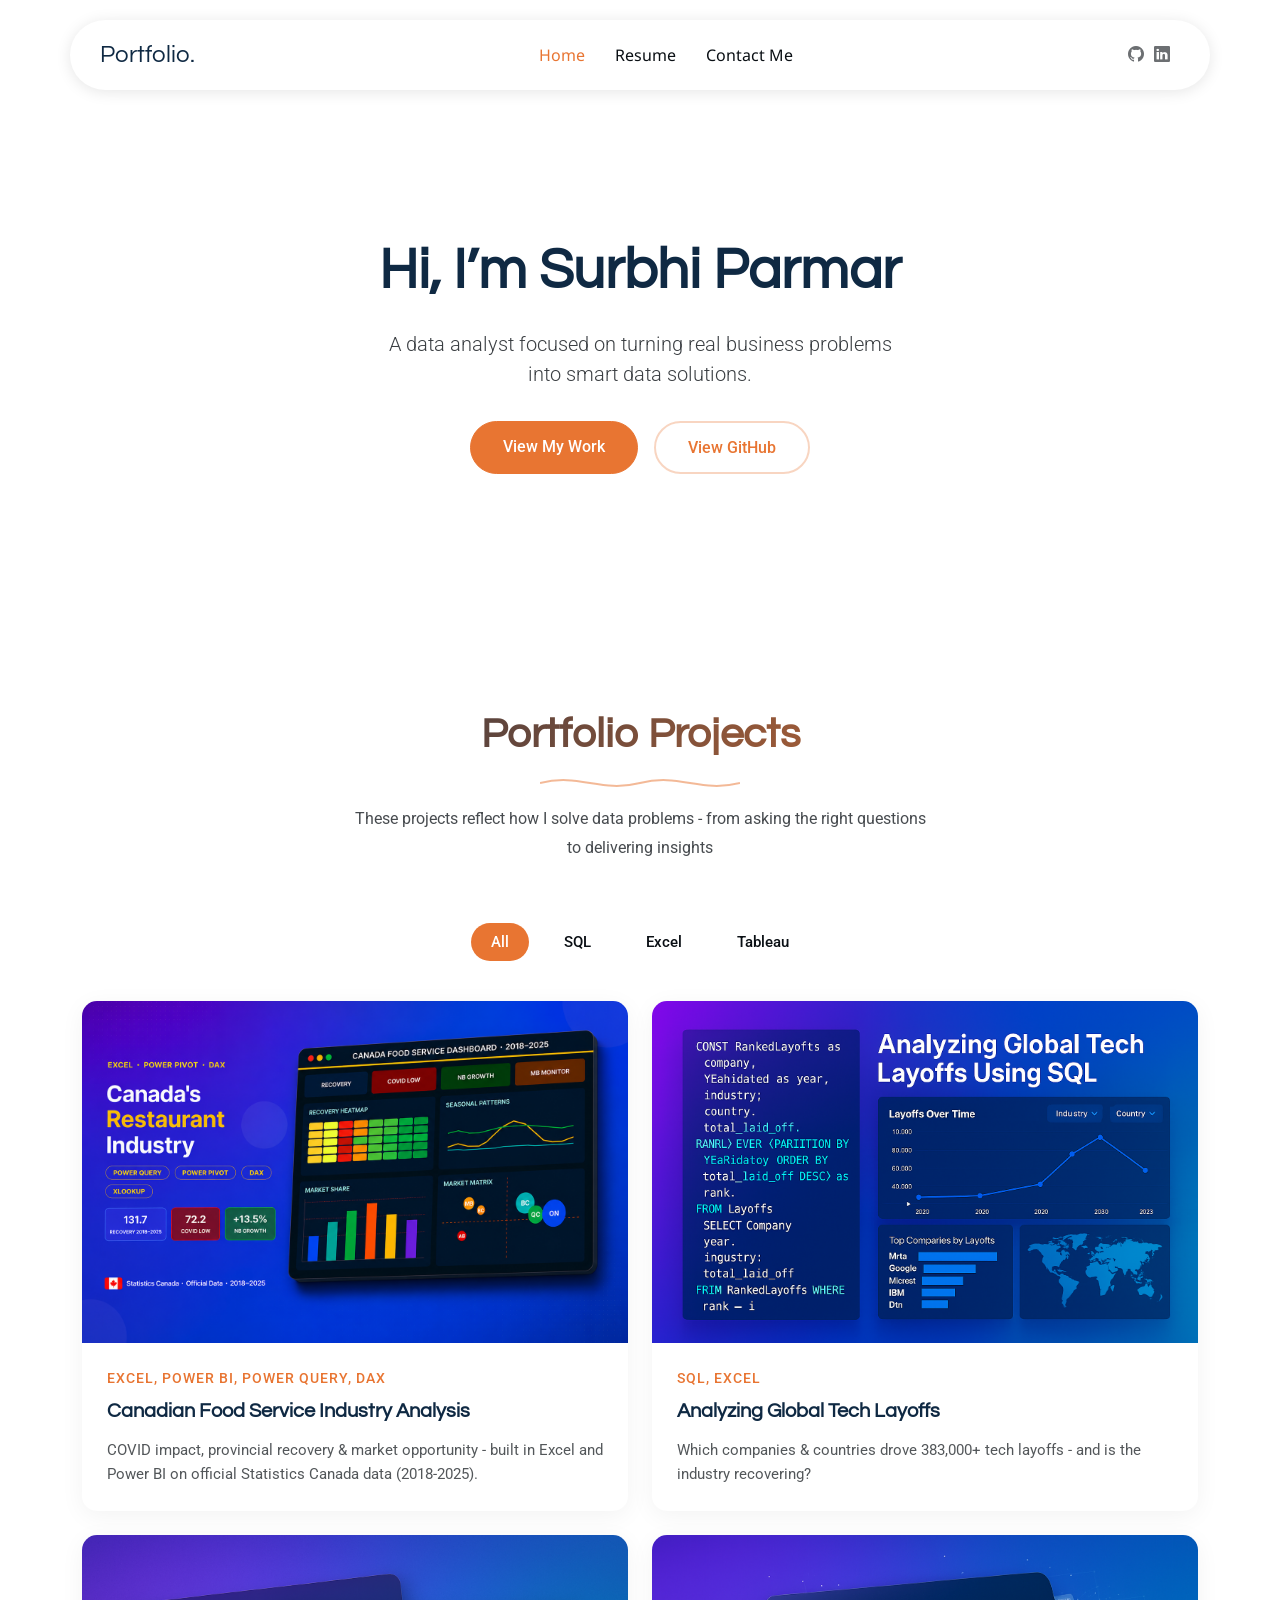
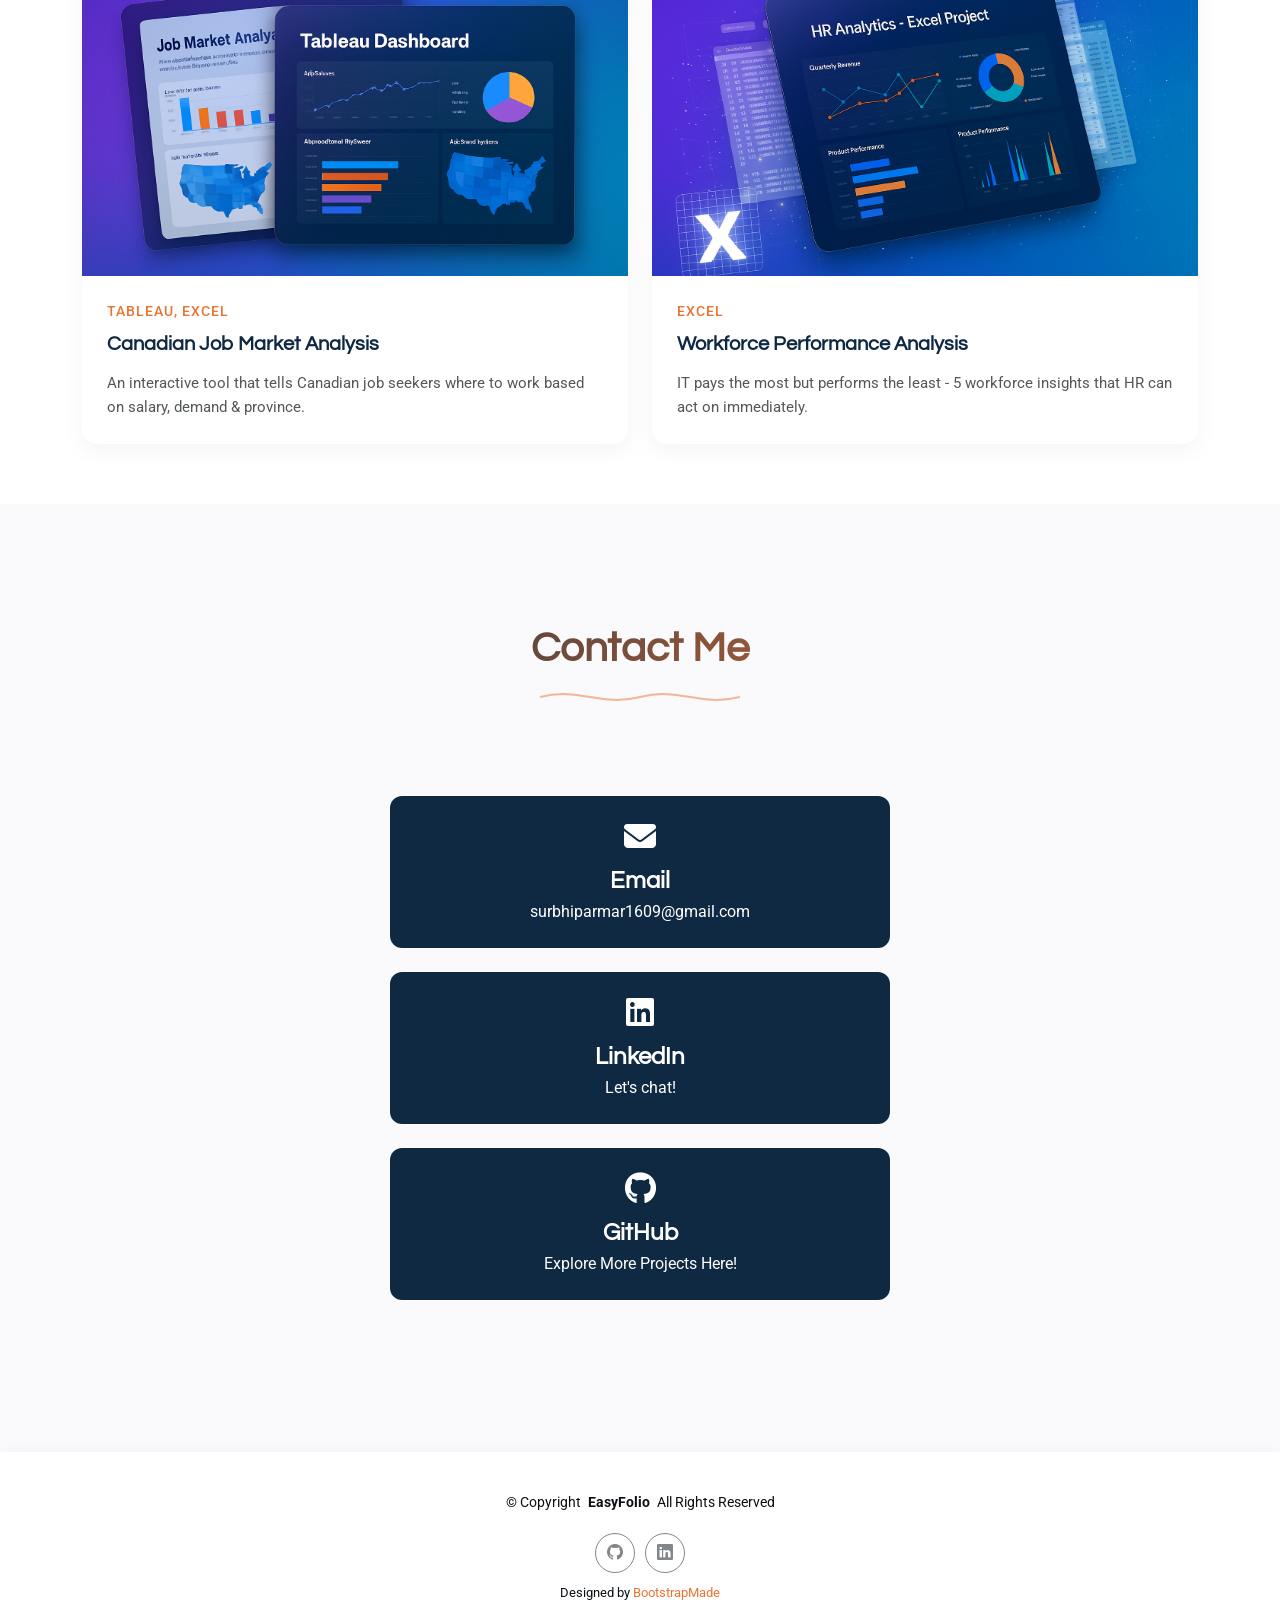
==== commit 158df666: "HR project rename" ====
--- a/index.html
+++ b/index.html
@@ -534,7 +534,7 @@
                 </div>
                 <div class="portfolio-content">
                   <span class="category">Excel</span>
-                  <h3>HR Analytics Dashboard</h3>
+                  <h3>Workforce Performance Analysis</h3>
                   <p><p>IT pays the most but performs the least - 5 workforce insights that HR can act on immediately.</p></p>
                 </div>
               </div>
